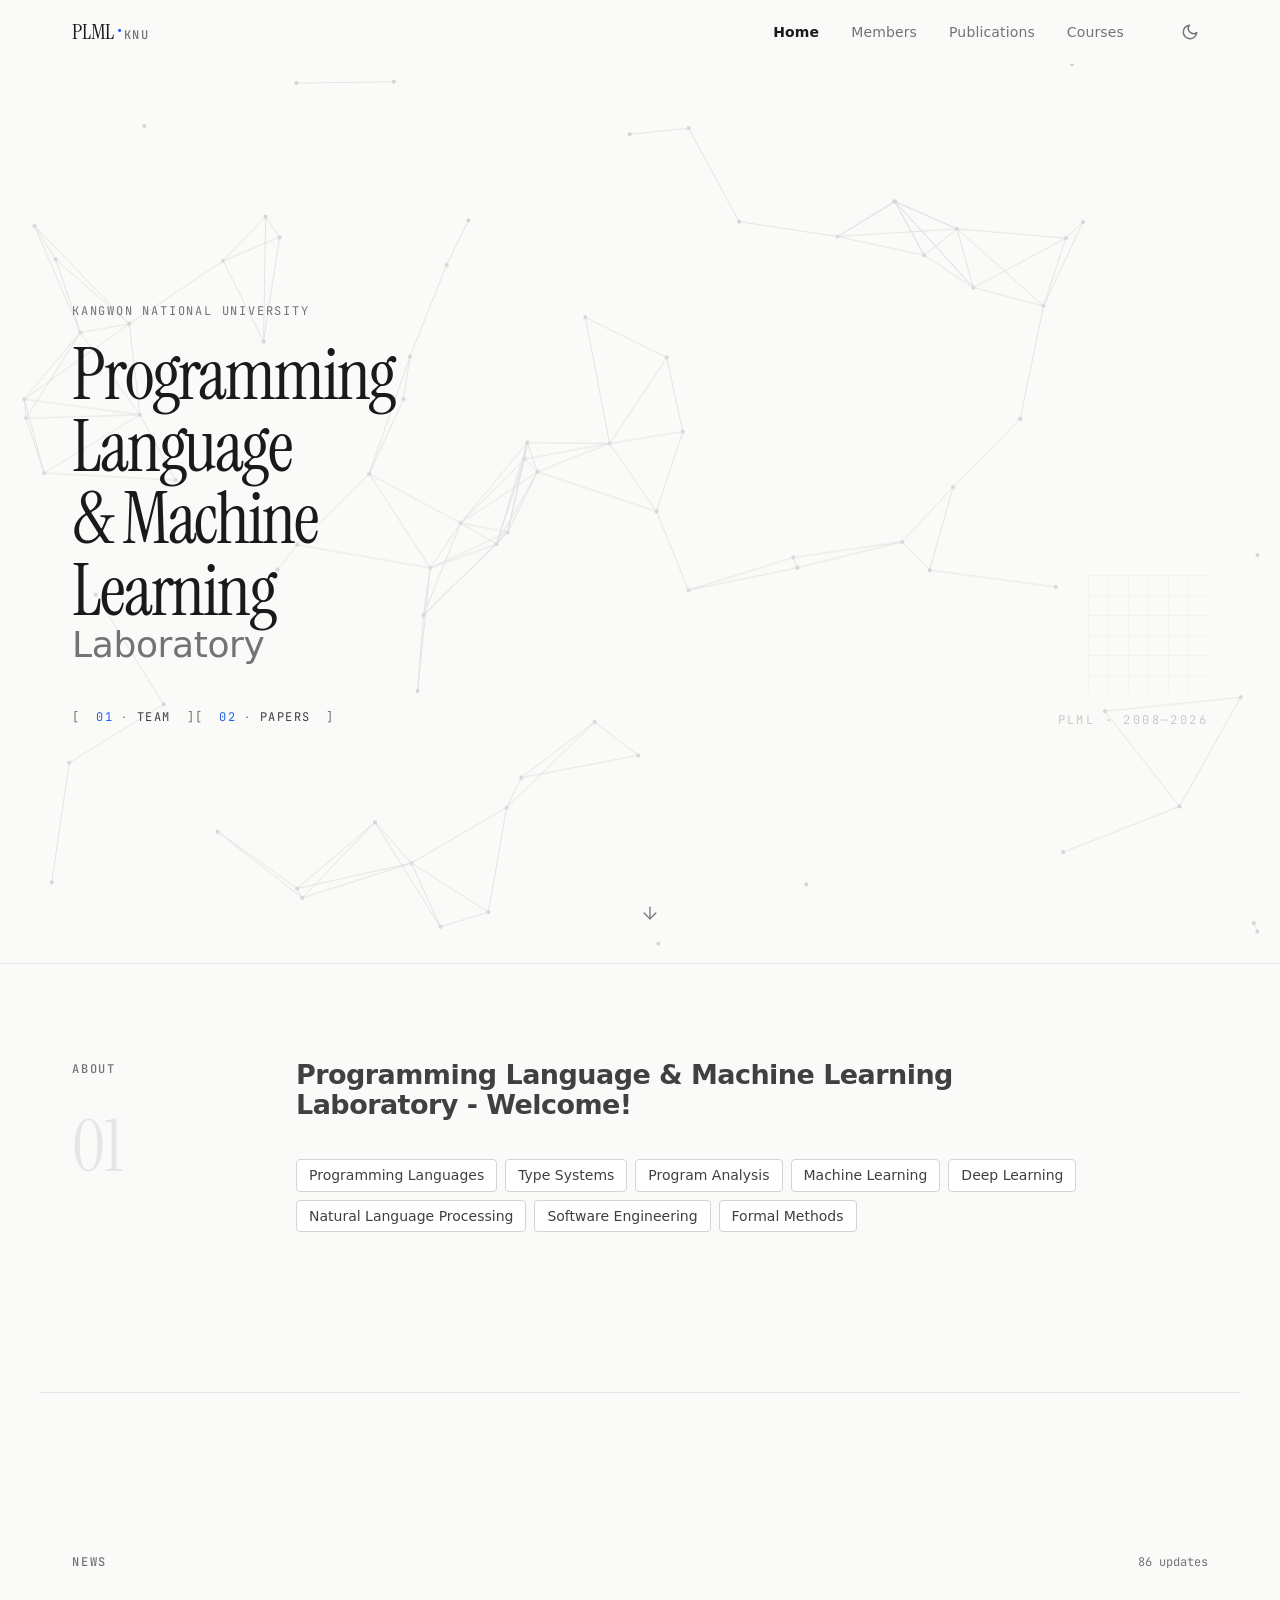
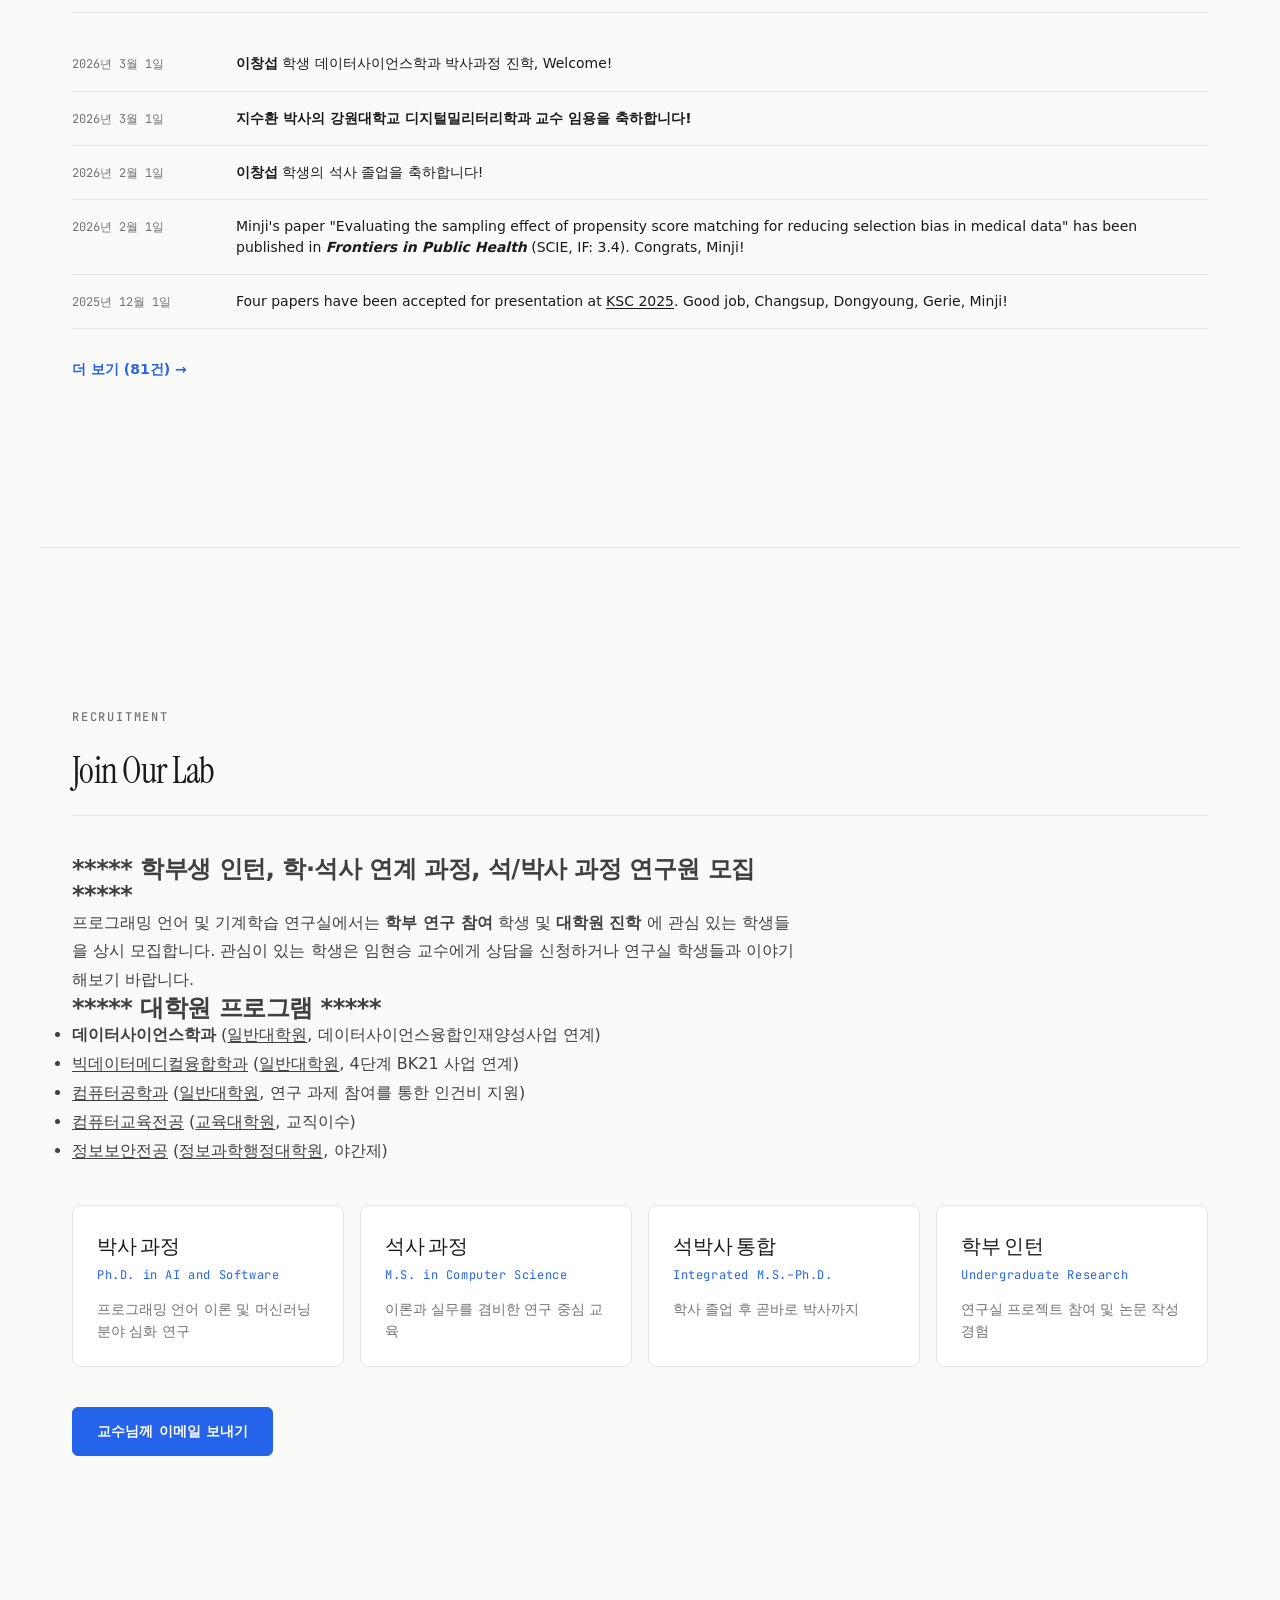
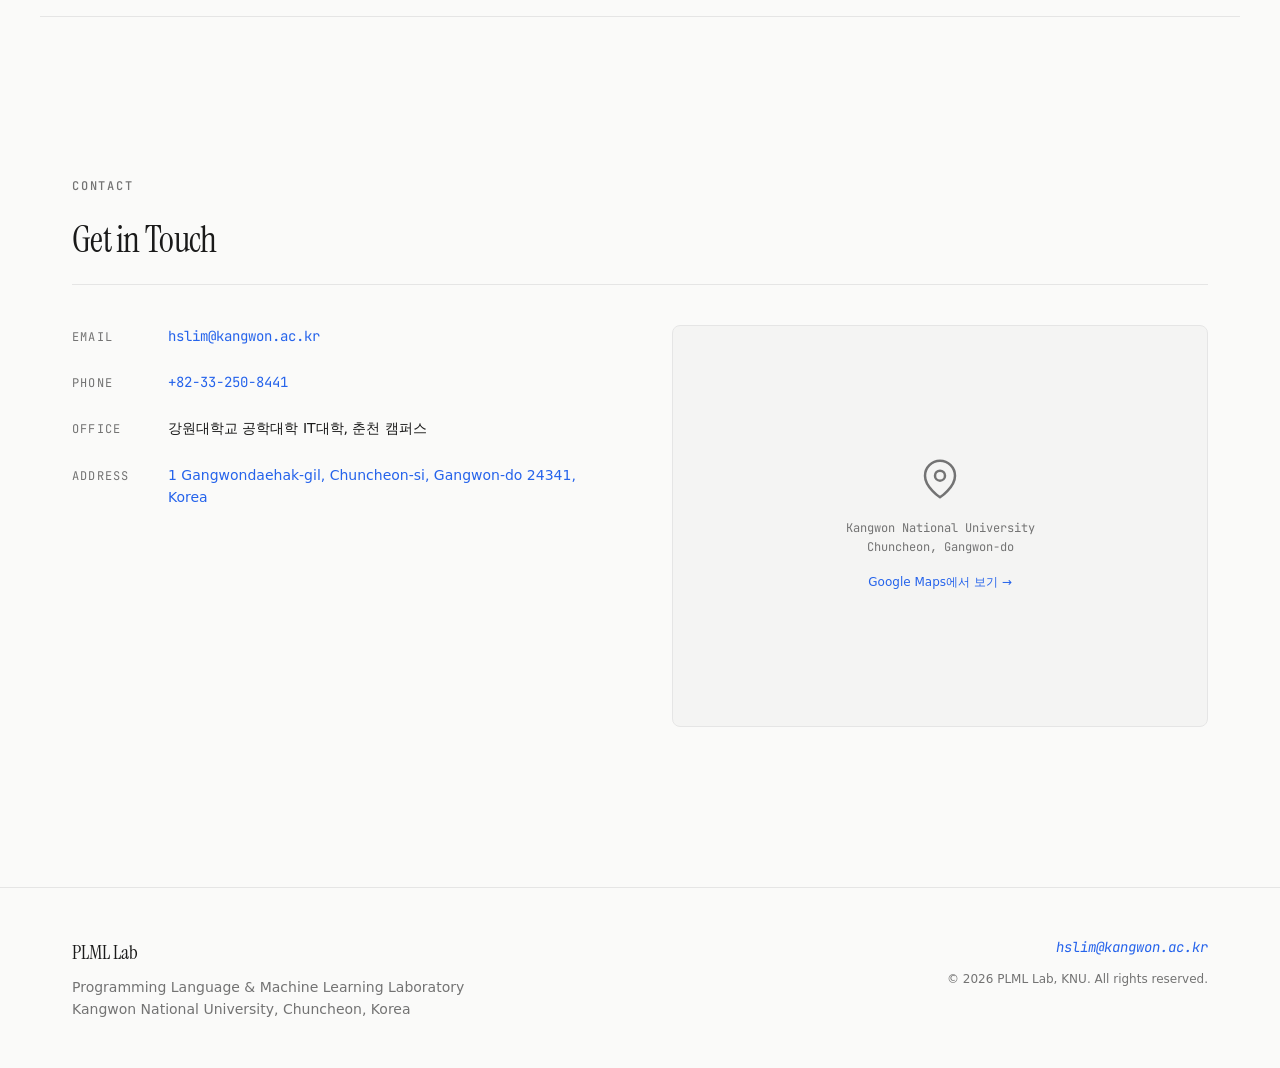
==== index.html @ 846fa394 "deploy: KNU-PLML-Lab/plml-page2@6a3e08a5a13beaf8a9893241303788e708cf6ab1" ====
<!DOCTYPE html>
<html lang="ko" data-theme="light">
  <head>
    <meta charset="UTF-8" />
    <meta name="viewport" content="width=device-width, initial-scale=1.0" />
    <meta name="description" content="Programming Language & Machine Learning Laboratory, Kangwon National University" />
    <title>PLML Lab — KNU</title>
    <link rel="preconnect" href="https://fonts.googleapis.com" />
    <link rel="preconnect" href="https://fonts.gstatic.com" crossorigin />
    <link
      href="https://fonts.googleapis.com/css2?family=Instrument+Serif:ital@0;1&family=JetBrains+Mono:wght@400;500&display=swap"
      rel="stylesheet"
    />
    <link rel="icon" type="image/svg+xml" href="/favicon.svg" />
    <script type="module" crossorigin src="/assets/home-CnBvMNc7.js"></script>
    <link rel="modulepreload" crossorigin href="/assets/pages-B22rZwcC.js">
    <link rel="stylesheet" crossorigin href="/assets/pages-CbKbzadi.css">
  </head>
  <body>
    <div id="root"></div>
    <script src="/jquery.particleground.min.js"></script>
  </body>
</html>
---- assets/pages-CbKbzadi.css ----
@import"https://api.fontshare.com/v2/css?f[]=satoshi@400,500,700&display=swap";:root{--color-bg: #fafaf9;--color-surface: #ffffff;--color-surface-2: #f4f4f3;--color-text: #1a1a1a;--color-text-secondary: #404040;--color-muted: #737373;--color-border: #e5e5e5;--color-border-strong: #d4d4d4;--color-accent: #2563eb;--color-accent-hover: #1d4ed8;--color-accent-subtle: #eff6ff;--font-serif: "Instrument Serif", Georgia, serif;--font-sans: "Satoshi", system-ui, -apple-system, sans-serif;--font-mono: "JetBrains Mono", "Fira Code", monospace;--text-xs: .75rem;--text-sm: .875rem;--text-base: 1rem;--text-lg: 1.125rem;--text-xl: 1.25rem;--text-2xl: 1.5rem;--text-3xl: 1.875rem;--text-4xl: 2.25rem;--text-5xl: 3rem;--text-6xl: 3.75rem;--text-7xl: 4.5rem;--space-1: .25rem;--space-2: .5rem;--space-3: .75rem;--space-4: 1rem;--space-5: 1.25rem;--space-6: 1.5rem;--space-8: 2rem;--space-10: 2.5rem;--space-12: 3rem;--space-16: 4rem;--space-20: 5rem;--space-24: 6rem;--space-32: 8rem;--max-w: 1200px;--max-w-prose: 72ch;--nav-h: 64px;--transition-fast: .15s ease;--transition-base: .25s ease;--transition-slow: .4s ease;--transition-theme: background-color .3s ease, color .3s ease, border-color .3s ease;--shadow-sm: 0 1px 2px 0 rgb(0 0 0 / .05);--shadow: 0 1px 3px 0 rgb(0 0 0 / .1), 0 1px 2px -1px rgb(0 0 0 / .1);--shadow-md: 0 4px 6px -1px rgb(0 0 0 / .1), 0 2px 4px -2px rgb(0 0 0 / .1);--shadow-lg: 0 10px 15px -3px rgb(0 0 0 / .1), 0 4px 6px -4px rgb(0 0 0 / .1)}[data-theme=dark]{--color-bg: #0a0a0a;--color-surface: #141414;--color-surface-2: #1e1e1e;--color-text: #e8e8e8;--color-text-secondary: #c0c0c0;--color-muted: #8c8c8c;--color-border: #262626;--color-border-strong: #333333;--color-accent: #3b82f6;--color-accent-hover: #60a5fa;--color-accent-subtle: #1e3a5f20}*,*:before,*:after{box-sizing:border-box;margin:0;padding:0}html{scroll-behavior:smooth;-webkit-text-size-adjust:100%}body{font-family:var(--font-sans);font-size:var(--text-base);line-height:1.6;color:var(--color-text);background-color:var(--color-bg);transition:var(--transition-theme);-webkit-font-smoothing:antialiased;-moz-osx-font-smoothing:grayscale}h1,h2,h3,h4,h5,h6{line-height:1.1;font-weight:700;letter-spacing:-.02em}.serif{font-family:var(--font-serif);font-weight:400}.mono{font-family:var(--font-mono)}a{color:inherit;text-decoration:underline;text-underline-offset:2px}img{max-width:100%;display:block}button{cursor:pointer;border:none;background:none;font-family:inherit}.container{width:100%;max-width:var(--max-w);margin-inline:auto;padding-inline:var(--space-8)}@media(max-width:768px){.container{padding-inline:var(--space-5)}}.section{padding-block:var(--space-24)}@media(max-width:768px){.section{padding-block:var(--space-16)}}.section-label{font-family:var(--font-mono);font-size:var(--text-xs);font-weight:500;letter-spacing:.15em;text-transform:uppercase;color:var(--color-muted);margin-bottom:var(--space-6)}.section-divider{width:100%;height:1px;background-color:var(--color-border);margin-block:var(--space-16)}.accent{color:var(--color-accent)}.reveal{opacity:0;transform:translateY(24px);transition:opacity .7s ease,transform .7s ease}.reveal.visible{opacity:1;transform:translateY(0)}.reveal-delay-1{transition-delay:.1s}.reveal-delay-2{transition-delay:.2s}.reveal-delay-3{transition-delay:.3s}.reveal-delay-4{transition-delay:.4s}:focus-visible{outline:2px solid var(--color-accent);outline-offset:2px;border-radius:2px}::-webkit-scrollbar{width:8px}::-webkit-scrollbar-track{background:var(--color-bg)}::-webkit-scrollbar-thumb{background:var(--color-border-strong);border-radius:4px}::selection{background:var(--color-accent);color:#fff}.badge{display:inline-flex;align-items:center;padding:2px var(--space-2);font-family:var(--font-mono);font-size:var(--text-xs);font-weight:500;border:1px solid var(--color-border);border-radius:3px;color:var(--color-muted);background:var(--color-surface-2);white-space:nowrap}.external-icon{display:inline-block;width:14px;height:14px;vertical-align:middle;margin-left:4px;opacity:.6}@keyframes fadeUp{0%{opacity:0;transform:translateY(20px)}to{opacity:1;transform:translateY(0)}}@keyframes fadeIn{0%{opacity:0}to{opacity:1}}@keyframes slideInLeft{0%{opacity:0;transform:translate(-20px)}to{opacity:1;transform:translate(0)}}@keyframes scaleIn{0%{opacity:0;transform:scale(.97)}to{opacity:1;transform:scale(1)}}.page-enter{animation:fadeUp .5s ease both}.hero-line{overflow:hidden}.hero-line-inner{display:block;animation:fadeUp .8s cubic-bezier(.16,1,.3,1) both}.hero-line:nth-child(1) .hero-line-inner{animation-delay:0s}.hero-line:nth-child(2) .hero-line-inner{animation-delay:.08s}.hero-line:nth-child(3) .hero-line-inner{animation-delay:.16s}.hero-line:nth-child(4) .hero-line-inner{animation-delay:.24s}.hero-line:nth-child(5) .hero-line-inner{animation-delay:.32s}.hover-line{position:relative;display:inline-block}.hover-line:after{content:"";position:absolute;left:0;bottom:-1px;width:0;height:1px;background:currentColor;transition:width .3s ease}.hover-line:hover:after{width:100%}.accent-bar{position:relative;padding-left:var(--space-4);transition:padding-left var(--transition-base)}.accent-bar:before{content:"";position:absolute;left:0;top:0;height:100%;width:2px;background:var(--color-accent);opacity:0;transform:scaleY(0);transform-origin:top;transition:opacity var(--transition-base),transform var(--transition-base)}.accent-bar:hover:before{opacity:1;transform:scaleY(1)}@keyframes bounce{0%,to{transform:translateY(0)}50%{transform:translateY(6px)}}.scroll-indicator{animation:bounce 2s ease-in-out infinite}@keyframes shimmer{0%{background-position:-200% 0}to{background-position:200% 0}}.skeleton{background:linear-gradient(90deg,var(--color-surface-2) 25%,var(--color-border) 50%,var(--color-surface-2) 75%);background-size:200% 100%;animation:shimmer 1.5s ease-in-out infinite;border-radius:4px}@keyframes rotateFull{0%{transform:rotate(0)}to{transform:rotate(360deg)}}.theme-icon-enter{animation:rotateFull .4s ease}.navbar{position:fixed;top:0;left:0;right:0;z-index:100;height:var(--nav-h);transition:background-color .3s ease,box-shadow .3s ease,backdrop-filter .3s ease}.navbar a{text-decoration:none}.navbar--scrolled{background-color:color-mix(in srgb,var(--color-bg) 85%,transparent);backdrop-filter:blur(12px);-webkit-backdrop-filter:blur(12px);box-shadow:0 1px 0 var(--color-border)}.navbar__inner{height:100%;display:flex;align-items:center;gap:var(--space-8)}.navbar__logo{display:flex;align-items:baseline;gap:4px;font-size:var(--text-lg);font-weight:700;letter-spacing:-.01em;flex-shrink:0;transition:opacity var(--transition-fast)}.navbar__logo:hover{opacity:.75}.navbar__logo-text{font-family:var(--font-serif);font-size:1.35rem}.navbar__logo-dot{color:var(--color-accent);font-family:var(--font-serif);font-size:1.35rem}.navbar__logo-sub{font-family:var(--font-mono);font-size:var(--text-xs);font-weight:500;letter-spacing:.1em;color:var(--color-muted)}.navbar__links{display:flex;align-items:center;gap:var(--space-8);margin-left:auto}.navbar__link{font-size:var(--text-sm);font-weight:500;color:var(--color-muted);letter-spacing:.01em;transition:color var(--transition-fast);padding-block:var(--space-1)}.navbar__link:hover,.navbar__link--active{color:var(--color-text)}.navbar__link--active{font-weight:600}.navbar__actions{display:flex;align-items:center;gap:var(--space-3);margin-left:var(--space-4)}.theme-toggle{display:flex;align-items:center;justify-content:center;width:36px;height:36px;border-radius:8px;color:var(--color-muted);transition:color var(--transition-fast),background-color var(--transition-fast)}.theme-toggle:hover{color:var(--color-text);background-color:var(--color-surface-2)}.navbar__hamburger{display:none;flex-direction:column;justify-content:center;gap:5px;width:36px;height:36px;padding:8px;border-radius:8px;transition:background-color var(--transition-fast)}.navbar__hamburger:hover{background-color:var(--color-surface-2)}.navbar__hamburger span{display:block;width:100%;height:1.5px;background-color:var(--color-text);transition:transform .3s ease,opacity .3s ease;transform-origin:center}.navbar__hamburger.is-open span:nth-child(1){transform:translateY(6.5px) rotate(45deg)}.navbar__hamburger.is-open span:nth-child(2){opacity:0;transform:scaleX(0)}.navbar__hamburger.is-open span:nth-child(3){transform:translateY(-6.5px) rotate(-45deg)}.navbar__mobile{display:none;position:absolute;top:var(--nav-h);left:0;right:0;background-color:var(--color-surface);border-bottom:1px solid var(--color-border);padding:var(--space-4) 0;transform:translateY(-8px);opacity:0;pointer-events:none;transition:transform .25s ease,opacity .25s ease}.navbar__mobile.is-open{transform:translateY(0);opacity:1;pointer-events:auto}.navbar__mobile-links{display:flex;flex-direction:column}.navbar__mobile-link{padding:var(--space-3) var(--space-5);font-size:var(--text-base);font-weight:500;color:var(--color-muted);transition:color var(--transition-fast),background-color var(--transition-fast)}.navbar__mobile-link:hover,.navbar__mobile-link.navbar__link--active{color:var(--color-text);background-color:var(--color-surface-2)}@media(max-width:768px){.navbar__links{display:none}.navbar__hamburger{display:flex}.navbar__mobile{display:block}}.page-wrapper{padding-top:var(--nav-h);min-height:100vh;display:flex;flex-direction:column}.page-wrapper>main{flex:1}.footer{border-top:1px solid var(--color-border);padding-block:var(--space-12);margin-top:var(--space-16)}.footer a{text-decoration:none}.footer__inner{display:flex;justify-content:space-between;align-items:flex-start;gap:var(--space-8)}.footer__logo{font-family:var(--font-serif);font-size:var(--text-xl);display:block;margin-bottom:var(--space-2)}.footer__desc{font-size:var(--text-sm);color:var(--color-muted);line-height:1.6}.footer__right{text-align:right}.footer__email{font-family:var(--font-mono);font-size:var(--text-sm);color:var(--color-accent);display:block;margin-bottom:var(--space-3);transition:color var(--transition-fast)}.footer__email:hover{color:var(--color-accent-hover)}.footer__copy{font-size:var(--text-xs);color:var(--color-muted)}@media(max-width:640px){.footer__inner{flex-direction:column}.footer__right{text-align:left}}.btn{display:inline-flex;align-items:center;gap:var(--space-2);padding:var(--space-3) var(--space-6);font-size:var(--text-sm);font-weight:600;letter-spacing:.01em;text-decoration:none;border-radius:6px;border:1.5px solid transparent;transition:background-color var(--transition-fast),border-color var(--transition-fast),color var(--transition-fast),transform var(--transition-fast);white-space:nowrap}.btn:active{transform:translateY(1px)}.btn--primary{background:var(--color-accent);border-color:var(--color-accent);color:#fff}.btn--primary:hover{background:var(--color-accent-hover);border-color:var(--color-accent-hover)}.btn--secondary{background:transparent;border-color:var(--color-border-strong);color:var(--color-text)}.btn--secondary:hover{border-color:var(--color-text);background:var(--color-surface-2)}.hero{min-height:100svh;display:flex;flex-direction:column;justify-content:center;position:relative;overflow:hidden;border-bottom:1px solid var(--color-border)}.hero .pg-canvas{position:absolute!important;top:0;left:0;width:100%!important;height:100%!important;z-index:0;pointer-events:none;opacity:.2}[data-theme=dark] .hero .pg-canvas{opacity:.55}.hero__inner,.hero__scroll-indicator{position:relative;z-index:1}.hero__inner{display:grid;grid-template-columns:1fr auto;align-items:end;gap:var(--space-16);padding-block:var(--space-32)}.hero__title{font-size:clamp(var(--text-5xl),8vw,var(--text-7xl));line-height:1;letter-spacing:-.03em;margin-bottom:var(--space-8)}.hero__title .serif{font-size:inherit;letter-spacing:inherit}.hero-line--sub .hero-line-inner{font-family:var(--font-sans);font-size:clamp(var(--text-2xl),4vw,var(--text-4xl));font-weight:400;color:var(--color-muted);letter-spacing:-.01em;animation-delay:.32s}.hero__eyebrow{margin-bottom:var(--space-4)}.hero__actions{display:flex;gap:var(--space-8);margin-top:var(--space-10)}.hero__chip{display:inline-flex;align-items:center;gap:var(--space-2);padding:.2rem 0;font-family:var(--font-mono);font-size:var(--text-xs);letter-spacing:.12em;color:var(--color-text-secondary);text-decoration:none;transition:color var(--transition-fast)}.hero__chip:before{content:"[";color:var(--color-muted);margin-right:var(--space-2)}.hero__chip:after{content:"]";color:var(--color-muted);margin-left:var(--space-2)}.hero__chip:hover{color:var(--color-text)}.hero__chip:hover:before,.hero__chip:hover:after{color:var(--color-text-secondary)}.hero__chip-num{color:var(--color-accent)}.hero__chip-sep{color:var(--color-muted);font-size:.65rem}.hero__deco{display:flex;flex-direction:column;align-items:flex-end;gap:var(--space-4);opacity:.35;user-select:none}.hero__deco-grid{width:120px;height:120px;background-image:linear-gradient(var(--color-border) 1px,transparent 1px),linear-gradient(90deg,var(--color-border) 1px,transparent 1px);background-size:20px 20px}.hero__deco-label{font-size:var(--text-xs);letter-spacing:.2em;color:var(--color-muted)}.hero__scroll-indicator{position:absolute;bottom:var(--space-8);left:50%;transform:translate(-50%);color:var(--color-muted)}@media(max-width:768px){.hero__inner{grid-template-columns:1fr;padding-block:var(--space-20)}.hero__deco{display:none}.hero__actions{flex-wrap:wrap}}.about__grid{display:grid;grid-template-columns:160px 1fr;gap:var(--space-16);align-items:start}.about__number{font-size:var(--text-7xl);color:var(--color-border);line-height:1;margin-top:var(--space-8);user-select:none}.about__text{font-size:var(--text-lg);line-height:1.75;color:var(--color-text-secondary);max-width:var(--max-w-prose);margin-bottom:var(--space-10)}.about__text p+p{margin-top:var(--space-4)}.about__keywords{display:flex;flex-wrap:wrap;gap:var(--space-2)}.about__keyword{padding:var(--space-1) var(--space-3);font-size:var(--text-sm);font-weight:500;border:1px solid var(--color-border-strong);border-radius:4px;color:var(--color-text-secondary);background:var(--color-surface);transition:border-color var(--transition-fast),color var(--transition-fast)}.about__keyword:hover{border-color:var(--color-accent);color:var(--color-accent)}@media(max-width:768px){.about__grid{grid-template-columns:1fr;gap:var(--space-6)}.about__number{display:none}}.news-feed__header{display:flex;align-items:baseline;justify-content:space-between;margin-bottom:var(--space-6);border-bottom:1px solid var(--color-border);padding-bottom:var(--space-4)}.news-feed__count{font-size:var(--text-xs);color:var(--color-muted)}.news-feed__list{list-style:none}.news-item{display:grid;grid-template-columns:140px 1fr auto;align-items:baseline;gap:var(--space-6);padding-block:var(--space-4);border-bottom:1px solid var(--color-border);animation:fadeIn .5s ease both;transition:background-color var(--transition-fast)}.news-item:hover{background-color:var(--color-surface-2);margin-inline:calc(-1 * var(--space-3));padding-inline:var(--space-3);border-radius:6px}.news-item--pinned .news-item__title:before{content:"📌 ";font-size:.8em}.news-item__date{font-size:var(--text-xs);color:var(--color-muted);white-space:nowrap}.news-item__title{font-size:var(--text-sm);line-height:1.5;color:var(--color-text)}.news-feed__more{margin-top:var(--space-6);font-size:var(--text-sm);font-weight:600;color:var(--color-accent);padding:var(--space-2) 0;transition:color var(--transition-fast)}.news-feed__more:hover{color:var(--color-accent-hover)}@media(max-width:640px){.news-item{grid-template-columns:1fr;gap:var(--space-1)}}.recruit__header{margin-bottom:var(--space-10);border-bottom:1px solid var(--color-border);padding-bottom:var(--space-6)}.recruit__title{font-size:var(--text-4xl);margin-top:var(--space-2)}.recruit__body{display:grid;gap:var(--space-10)}.recruit__text{font-size:var(--text-base);line-height:1.8;color:var(--color-text-secondary);max-width:var(--max-w-prose)}.recruit__text p+p{margin-top:var(--space-3)}.recruit__grid{display:grid;grid-template-columns:repeat(auto-fit,minmax(220px,1fr));gap:var(--space-4)}.recruit__card{padding:var(--space-6);border:1px solid var(--color-border);border-radius:8px;background:var(--color-surface);transition:border-color var(--transition-fast),box-shadow var(--transition-fast)}.recruit__card:hover{border-color:var(--color-accent);box-shadow:var(--shadow-md)}.recruit__card-degree{font-size:var(--text-xl);margin-bottom:var(--space-1)}.recruit__card-desc{font-size:var(--text-xs);color:var(--color-accent);letter-spacing:.05em;margin-bottom:var(--space-3)}.recruit__card-detail{font-size:var(--text-sm);color:var(--color-muted);line-height:1.6}.recruit__cta-row{display:flex;gap:var(--space-3)}.contact__header{margin-bottom:var(--space-10);border-bottom:1px solid var(--color-border);padding-bottom:var(--space-6)}.contact__title{font-size:var(--text-4xl);margin-top:var(--space-2)}.contact__grid{display:grid;grid-template-columns:1fr 1fr;gap:var(--space-16);align-items:start}.contact__grid a{text-decoration:none}.contact__list{display:flex;flex-direction:column;gap:var(--space-6)}.contact__item{display:grid;grid-template-columns:80px 1fr;gap:var(--space-4);align-items:baseline}.contact__label{font-size:var(--text-xs);letter-spacing:.1em;text-transform:uppercase;color:var(--color-muted)}.contact__value{font-size:var(--text-sm);line-height:1.6}.contact__link{color:var(--color-accent);transition:color var(--transition-fast)}.contact__link:hover{color:var(--color-accent-hover)}.contact__map-placeholder{border:1px solid var(--color-border);border-radius:8px;background:var(--color-surface-2);aspect-ratio:4/3;display:flex;align-items:center;justify-content:center}.contact__map-inner{display:flex;flex-direction:column;align-items:center;gap:var(--space-2)}.contact__map-link{font-size:var(--text-xs);color:var(--color-accent);margin-top:var(--space-2);transition:color var(--transition-fast)}.contact__map-link:hover{color:var(--color-accent-hover)}@media(max-width:768px){.contact__grid{grid-template-columns:1fr}.contact__item{grid-template-columns:70px 1fr}}.page-header{padding-block:var(--space-16) var(--space-10);border-bottom:1px solid var(--color-border);margin-bottom:var(--space-12)}.page-header__label{font-family:var(--font-mono);font-size:var(--text-xs);letter-spacing:.15em;text-transform:uppercase;color:var(--color-muted);margin-bottom:var(--space-3)}.page-header__title{font-family:var(--font-serif);font-size:var(--text-5xl);letter-spacing:-.02em}.professor-section{margin-bottom:var(--space-16)}.professor-card{display:grid;grid-template-columns:200px 1fr;gap:var(--space-10);padding:var(--space-8);border:1px solid var(--color-border);border-radius:12px;background:var(--color-surface)}.professor-card__photo{aspect-ratio:1;border-radius:8px;overflow:hidden;background:var(--color-surface-2)}.professor-card__photo img{width:100%;height:100%;object-fit:cover}.professor-card__photo-placeholder{width:100%;height:100%;display:flex;align-items:center;justify-content:center;font-family:var(--font-serif);font-size:var(--text-4xl);color:var(--color-border-strong)}.professor-card__name{font-family:var(--font-serif);font-size:var(--text-3xl);margin-bottom:var(--space-1)}.professor-card__role{font-family:var(--font-mono);font-size:var(--text-xs);letter-spacing:.1em;color:var(--color-muted);text-transform:uppercase;margin-bottom:var(--space-4)}.professor-card__areas{display:flex;flex-wrap:wrap;gap:var(--space-2);margin-bottom:var(--space-5)}.professor-card__links{display:flex;gap:var(--space-3);flex-wrap:wrap}.professor-card__link{display:inline-flex;align-items:center;gap:var(--space-1);font-size:var(--text-sm);font-family:var(--font-mono);color:var(--color-accent);text-decoration:none;transition:color var(--transition-fast)}.professor-card__link:hover{color:var(--color-accent-hover)}@media(max-width:640px){.professor-card{grid-template-columns:1fr}.professor-card__photo{width:120px;height:120px}}.members-section{margin-bottom:var(--space-12)}.members-section__title{font-size:var(--text-sm);font-weight:600;letter-spacing:.05em;color:var(--color-muted);text-transform:uppercase;font-family:var(--font-mono);border-bottom:1px solid var(--color-border);padding-bottom:var(--space-3);margin-bottom:var(--space-6)}.member-grid{display:grid;grid-template-columns:repeat(auto-fill,minmax(180px,1fr));gap:var(--space-4)}.member-card{display:flex;flex-direction:column;align-items:center;text-align:center;padding:var(--space-5);border:1px solid var(--color-border);border-radius:10px;background:var(--color-surface);transition:border-color var(--transition-fast),box-shadow var(--transition-fast)}.member-card:hover{border-color:var(--color-border-strong);box-shadow:var(--shadow)}.member-card__photo{width:80px;height:80px;border-radius:50%;overflow:hidden;background:var(--color-surface-2);margin-bottom:var(--space-3)}.member-card__photo img{width:100%;height:100%;object-fit:cover}.member-card__photo-placeholder{width:100%;height:100%;display:flex;align-items:center;justify-content:center;font-size:var(--text-xl);color:var(--color-muted);font-family:var(--font-serif)}.member-card__name{font-size:var(--text-sm);font-weight:600;margin-bottom:var(--space-1)}.member-card__role{font-size:var(--text-xs);color:var(--color-muted);font-family:var(--font-mono)}.member-card__link{margin-top:var(--space-2);font-size:var(--text-xs);color:var(--color-accent);text-decoration:none;transition:color var(--transition-fast)}.member-card__link:hover{color:var(--color-accent-hover)}.alumni-section{margin-top:var(--space-16);padding-top:var(--space-10);border-top:1px solid var(--color-border)}.alumni-section__title{font-family:var(--font-serif);font-size:var(--text-3xl);margin-bottom:var(--space-8)}.alumni-group{margin-bottom:var(--space-8)}.alumni-group__label{font-family:var(--font-mono);font-size:var(--text-xs);letter-spacing:.15em;text-transform:uppercase;color:var(--color-muted);border-bottom:1px solid var(--color-border);padding-bottom:var(--space-2);margin-bottom:var(--space-4)}.alumni-list{display:grid;gap:var(--space-3)}.alumni-item{display:grid;grid-template-columns:1fr auto;gap:var(--space-4);padding:var(--space-3) var(--space-4);border-radius:6px;transition:background-color var(--transition-fast)}.alumni-item:hover{background:var(--color-surface-2)}.alumni-item__name{font-size:var(--text-sm);font-weight:600;margin-bottom:2px}.alumni-item__info{font-size:var(--text-xs);color:var(--color-muted);line-height:1.5}.alumni-item__grad{font-family:var(--font-mono);font-size:var(--text-xs);color:var(--color-muted);white-space:nowrap;align-self:start}.pub-filters{display:flex;gap:0;border:1px solid var(--color-border);border-radius:8px;overflow:hidden;width:fit-content;margin-bottom:var(--space-10)}.pub-filter-btn{padding:var(--space-2) var(--space-6);font-size:var(--text-sm);font-weight:500;color:var(--color-muted);background:var(--color-surface);border:none;transition:background-color var(--transition-fast),color var(--transition-fast)}.pub-filter-btn+.pub-filter-btn{border-left:1px solid var(--color-border)}.pub-filter-btn--active,.pub-filter-btn:hover{background:var(--color-surface-2);color:var(--color-text)}.pub-filter-btn--active{font-weight:600;color:var(--color-accent)}.pub-year-group{margin-bottom:var(--space-12)}.pub-year-label{font-family:var(--font-serif);font-size:var(--text-4xl);color:var(--color-border-strong);margin-bottom:var(--space-4);line-height:1}.pub-list{list-style:none;display:grid;gap:var(--space-1)}.pub-item{position:relative;padding:var(--space-5) var(--space-5) var(--space-5) var(--space-8);border-bottom:1px solid var(--color-border);transition:background-color var(--transition-fast)}.pub-item:before{content:"";position:absolute;left:0;top:0;bottom:0;width:2px;background:var(--color-accent);transform:scaleY(0);transform-origin:top;transition:transform var(--transition-base)}.pub-item:hover{background:var(--color-surface)}.pub-item:hover:before{transform:scaleY(1)}.pub-item__title{font-size:var(--text-base);font-weight:600;line-height:1.4;margin-bottom:var(--space-2)}.pub-item__authors{font-size:var(--text-sm);color:var(--color-muted);margin-bottom:var(--space-2);line-height:1.5}.pub-item__author--lab{font-weight:700;color:var(--color-text-secondary)}.pub-item__venue{font-size:var(--text-sm);font-style:italic;color:var(--color-muted);margin-bottom:var(--space-3)}.pub-item__links{display:flex;gap:var(--space-3);flex-wrap:wrap}.pub-item__link{display:inline-flex;align-items:center;gap:4px;font-family:var(--font-mono);font-size:var(--text-xs);color:var(--color-accent);text-decoration:none;padding:2px var(--space-2);border:1px solid var(--color-accent);border-radius:3px;transition:background var(--transition-fast),color var(--transition-fast)}.pub-item__link:hover{background:var(--color-accent);color:#fff}.pub-empty{text-align:center;padding:var(--space-20) 0;color:var(--color-muted);font-size:var(--text-sm)}.courses-notice{display:flex;align-items:flex-start;gap:var(--space-3);padding:var(--space-4) var(--space-5);background:var(--color-accent-subtle);border:1px solid color-mix(in srgb,var(--color-accent) 25%,transparent);border-radius:8px;margin-bottom:var(--space-10);font-size:var(--text-sm);line-height:1.6}.courses-notice a{color:var(--color-accent);font-weight:600}.courses-notice a:hover{color:var(--color-accent-hover)}.course-year-group{margin-bottom:var(--space-8)}.course-year-label{font-family:var(--font-serif);font-size:var(--text-2xl);color:var(--color-text-secondary);border-bottom:1px solid var(--color-border);padding-bottom:var(--space-3);margin-bottom:var(--space-4)}.course-list{list-style:none;display:grid;gap:var(--space-2)}.course-item{display:flex;align-items:baseline;gap:var(--space-4);padding:var(--space-3) var(--space-4);border-radius:6px;transition:background-color var(--transition-fast)}.course-item:hover{background:var(--color-surface)}.course-item__season{font-family:var(--font-mono);font-size:var(--text-xs);color:var(--color-muted);width:60px;flex-shrink:0;text-transform:capitalize}.course-item__title{font-size:var(--text-sm);font-weight:600;flex:1}.course-item__title-en{font-weight:400;color:var(--color-muted);margin-left:var(--space-2)}.course-item__tags{display:flex;gap:var(--space-1);flex-wrap:wrap}.course-item__lms{font-family:var(--font-mono);font-size:var(--text-xs);color:var(--color-accent);transition:color var(--transition-fast)}.course-item__lms:hover{color:var(--color-accent-hover)}@media(max-width:640px){.course-item{flex-wrap:wrap}}
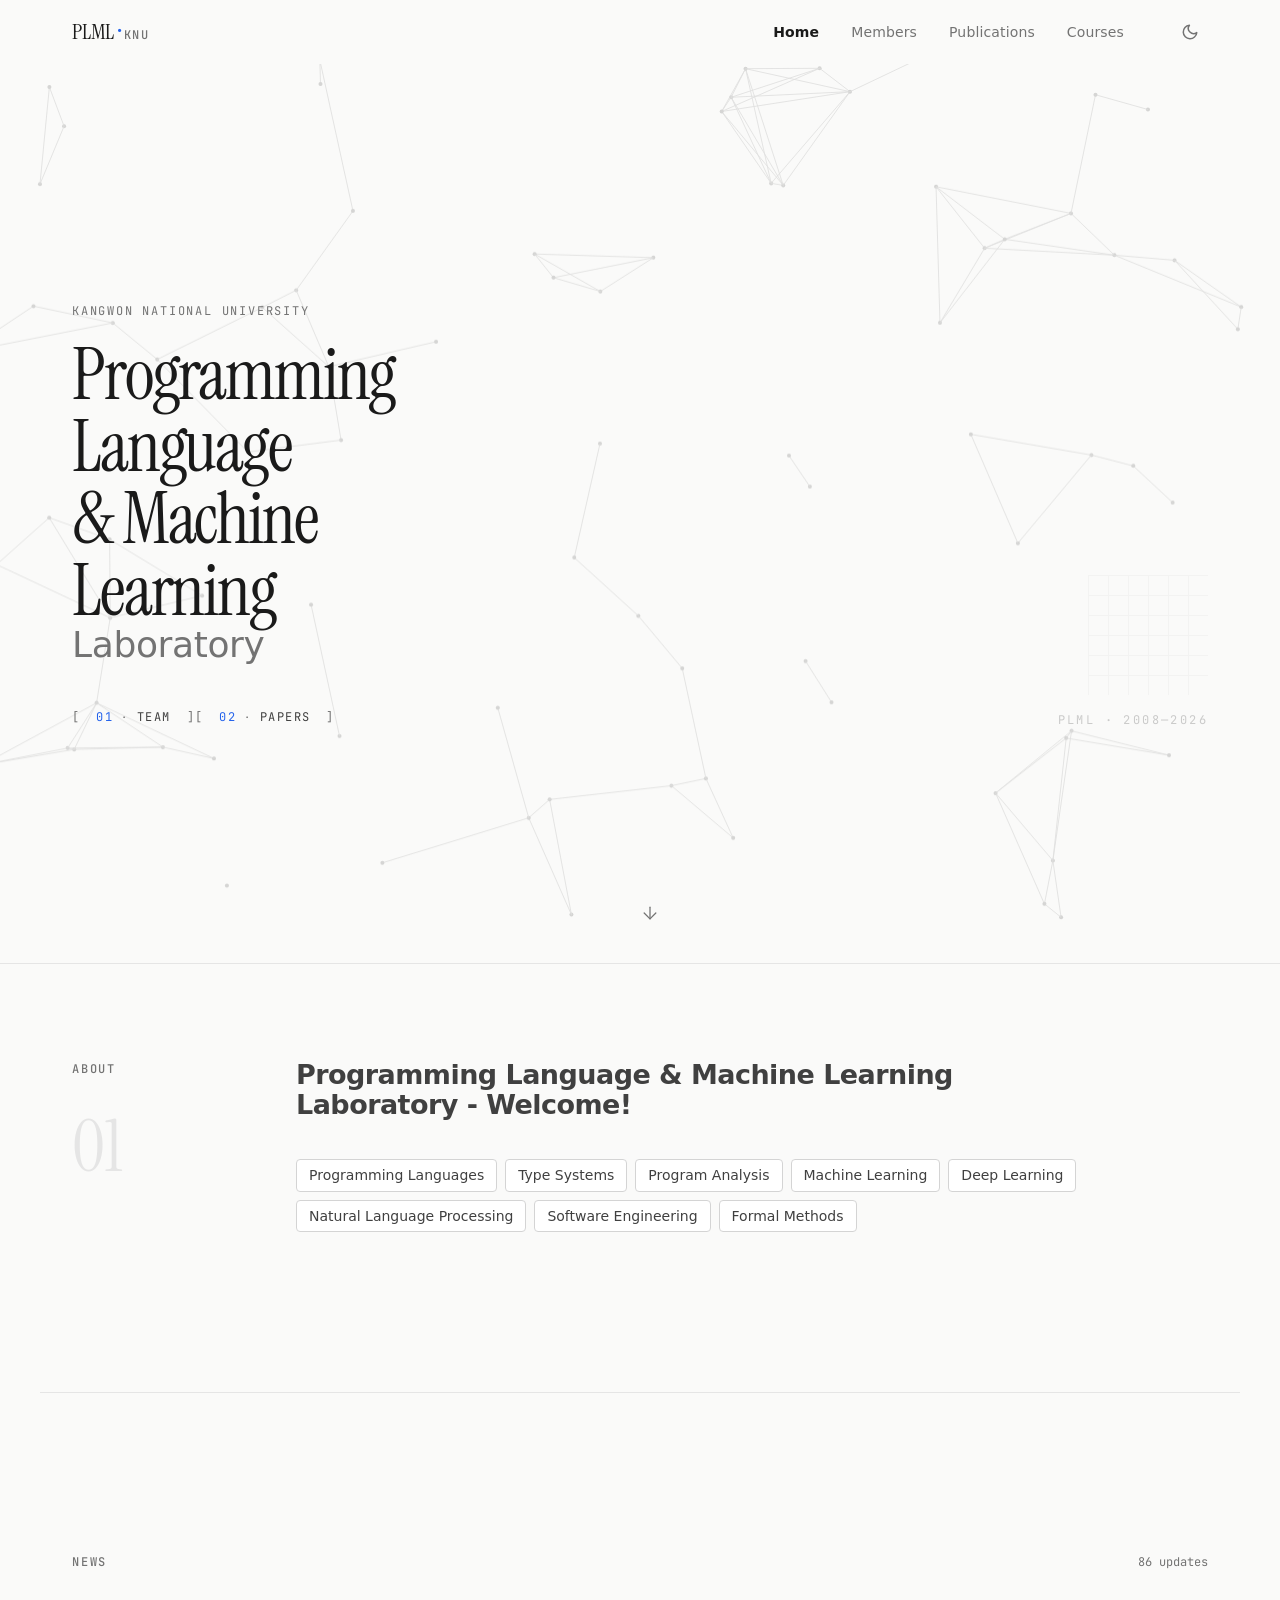
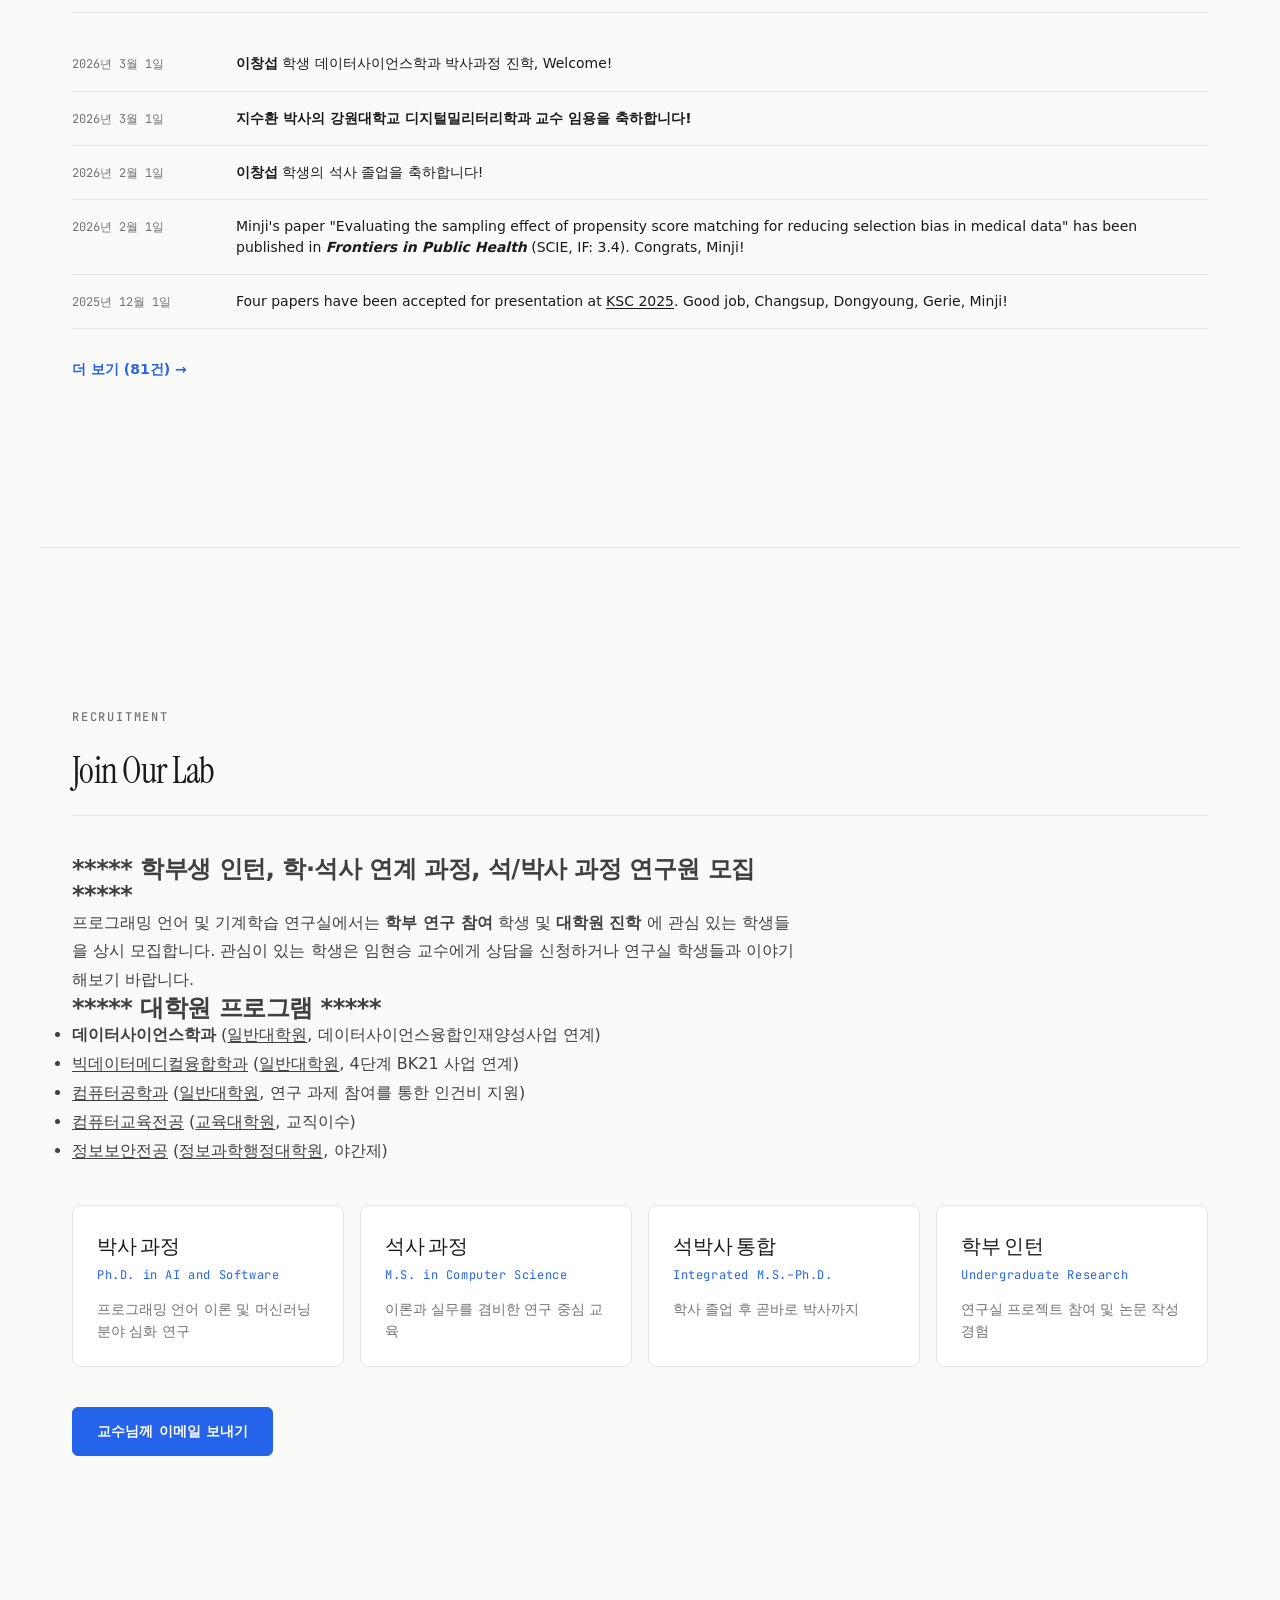
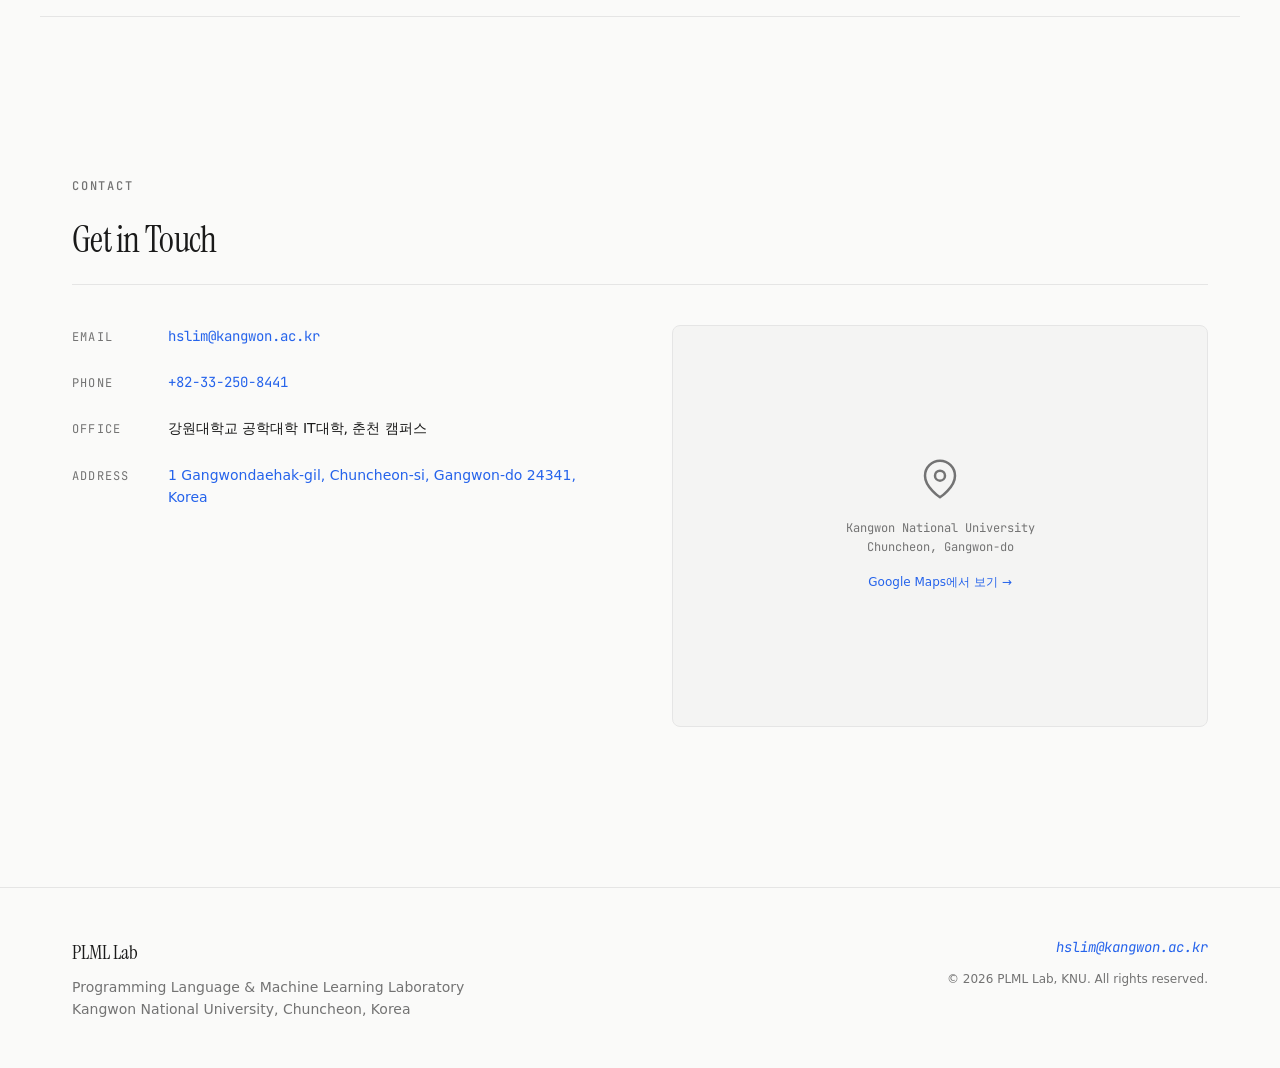
==== commit 8c7595ea: "deploy: KNU-PLML-Lab/plml-page2@bb63924ede3ad1ad5c79283bc0133a61d7a66ddf" ====
--- a/index.html
+++ b/index.html
@@ -12,9 +12,9 @@
       rel="stylesheet"
     />
     <link rel="icon" type="image/svg+xml" href="/favicon.svg" />
-    <script type="module" crossorigin src="/assets/home-CnBvMNc7.js"></script>
-    <link rel="modulepreload" crossorigin href="/assets/pages-B22rZwcC.js">
-    <link rel="stylesheet" crossorigin href="/assets/pages-CbKbzadi.css">
+    <script type="module" crossorigin src="/assets/home-B5YDtbMq.js"></script>
+    <link rel="modulepreload" crossorigin href="/assets/pages-bgNGUuiV.js">
+    <link rel="stylesheet" crossorigin href="/assets/pages-B9cDlPgI.css">
   </head>
   <body>
     <div id="root"></div>
--- a/assets/pages-B9cDlPgI.css
+++ b/assets/pages-B9cDlPgI.css
@@ -0,0 +1 @@
+@import"https://api.fontshare.com/v2/css?f[]=satoshi@400,500,700&display=swap";:root{--color-bg: #fafaf9;--color-surface: #ffffff;--color-surface-2: #f4f4f3;--color-text: #1a1a1a;--color-text-secondary: #404040;--color-muted: #737373;--color-border: #e5e5e5;--color-border-strong: #d4d4d4;--color-accent: #2563eb;--color-accent-hover: #1d4ed8;--color-accent-subtle: #eff6ff;--font-serif: "Instrument Serif", Georgia, serif;--font-sans: "Satoshi", system-ui, -apple-system, sans-serif;--font-mono: "JetBrains Mono", "Fira Code", monospace;--text-xs: .75rem;--text-sm: .875rem;--text-base: 1rem;--text-lg: 1.125rem;--text-xl: 1.25rem;--text-2xl: 1.5rem;--text-3xl: 1.875rem;--text-4xl: 2.25rem;--text-5xl: 3rem;--text-6xl: 3.75rem;--text-7xl: 4.5rem;--space-1: .25rem;--space-2: .5rem;--space-3: .75rem;--space-4: 1rem;--space-5: 1.25rem;--space-6: 1.5rem;--space-8: 2rem;--space-10: 2.5rem;--space-12: 3rem;--space-16: 4rem;--space-20: 5rem;--space-24: 6rem;--space-32: 8rem;--max-w: 1200px;--max-w-prose: 72ch;--nav-h: 64px;--transition-fast: .15s ease;--transition-base: .25s ease;--transition-slow: .4s ease;--transition-theme: background-color .3s ease, color .3s ease, border-color .3s ease;--shadow-sm: 0 1px 2px 0 rgb(0 0 0 / .05);--shadow: 0 1px 3px 0 rgb(0 0 0 / .1), 0 1px 2px -1px rgb(0 0 0 / .1);--shadow-md: 0 4px 6px -1px rgb(0 0 0 / .1), 0 2px 4px -2px rgb(0 0 0 / .1);--shadow-lg: 0 10px 15px -3px rgb(0 0 0 / .1), 0 4px 6px -4px rgb(0 0 0 / .1)}[data-theme=dark]{--color-bg: #0a0a0a;--color-surface: #141414;--color-surface-2: #1e1e1e;--color-text: #e8e8e8;--color-text-secondary: #c0c0c0;--color-muted: #8c8c8c;--color-border: #262626;--color-border-strong: #333333;--color-accent: #3b82f6;--color-accent-hover: #60a5fa;--color-accent-subtle: #1e3a5f20}*,*:before,*:after{box-sizing:border-box;margin:0;padding:0}html{scroll-behavior:smooth;-webkit-text-size-adjust:100%}body{font-family:var(--font-sans);font-size:var(--text-base);line-height:1.6;color:var(--color-text);background-color:var(--color-bg);transition:var(--transition-theme);-webkit-font-smoothing:antialiased;-moz-osx-font-smoothing:grayscale}h1,h2,h3,h4,h5,h6{line-height:1.1;font-weight:700;letter-spacing:-.02em}.serif{font-family:var(--font-serif);font-weight:400}.mono{font-family:var(--font-mono)}a{color:inherit;text-decoration:underline;text-underline-offset:2px}img{max-width:100%;display:block}button{cursor:pointer;border:none;background:none;font-family:inherit}.container{width:100%;max-width:var(--max-w);margin-inline:auto;padding-inline:var(--space-8)}@media(max-width:768px){.container{padding-inline:var(--space-5)}}.section{padding-block:var(--space-24)}@media(max-width:768px){.section{padding-block:var(--space-16)}}.section-label{font-family:var(--font-mono);font-size:var(--text-xs);font-weight:500;letter-spacing:.15em;text-transform:uppercase;color:var(--color-muted);margin-bottom:var(--space-6)}.section-divider{width:100%;height:1px;background-color:var(--color-border);margin-block:var(--space-16)}.accent{color:var(--color-accent)}.reveal{opacity:0;transform:translateY(24px);transition:opacity .7s ease,transform .7s ease}.reveal.visible{opacity:1;transform:translateY(0)}.reveal-delay-1{transition-delay:.1s}.reveal-delay-2{transition-delay:.2s}.reveal-delay-3{transition-delay:.3s}.reveal-delay-4{transition-delay:.4s}:focus-visible{outline:2px solid var(--color-accent);outline-offset:2px;border-radius:2px}::-webkit-scrollbar{width:8px}::-webkit-scrollbar-track{background:var(--color-bg)}::-webkit-scrollbar-thumb{background:var(--color-border-strong);border-radius:4px}::selection{background:var(--color-accent);color:#fff}.badge{display:inline-flex;align-items:center;padding:2px var(--space-2);font-family:var(--font-mono);font-size:var(--text-xs);font-weight:500;border:1px solid var(--color-border);border-radius:3px;color:var(--color-muted);background:var(--color-surface-2);white-space:nowrap}.external-icon{display:inline-block;width:14px;height:14px;vertical-align:middle;margin-left:4px;opacity:.6}@keyframes fadeUp{0%{opacity:0;transform:translateY(20px)}to{opacity:1;transform:translateY(0)}}@keyframes fadeIn{0%{opacity:0}to{opacity:1}}@keyframes slideInLeft{0%{opacity:0;transform:translate(-20px)}to{opacity:1;transform:translate(0)}}@keyframes scaleIn{0%{opacity:0;transform:scale(.97)}to{opacity:1;transform:scale(1)}}.page-enter{animation:fadeUp .5s ease both}.hero-line{overflow:hidden}.hero-line-inner{display:block;animation:fadeUp .8s cubic-bezier(.16,1,.3,1) both}.hero-line:nth-child(1) .hero-line-inner{animation-delay:0s}.hero-line:nth-child(2) .hero-line-inner{animation-delay:.08s}.hero-line:nth-child(3) .hero-line-inner{animation-delay:.16s}.hero-line:nth-child(4) .hero-line-inner{animation-delay:.24s}.hero-line:nth-child(5) .hero-line-inner{animation-delay:.32s}.hover-line{position:relative;display:inline-block}.hover-line:after{content:"";position:absolute;left:0;bottom:-1px;width:0;height:1px;background:currentColor;transition:width .3s ease}.hover-line:hover:after{width:100%}.accent-bar{position:relative;padding-left:var(--space-4);transition:padding-left var(--transition-base)}.accent-bar:before{content:"";position:absolute;left:0;top:0;height:100%;width:2px;background:var(--color-accent);opacity:0;transform:scaleY(0);transform-origin:top;transition:opacity var(--transition-base),transform var(--transition-base)}.accent-bar:hover:before{opacity:1;transform:scaleY(1)}@keyframes bounce{0%,to{transform:translateY(0)}50%{transform:translateY(6px)}}.scroll-indicator{animation:bounce 2s ease-in-out infinite}@keyframes shimmer{0%{background-position:-200% 0}to{background-position:200% 0}}.skeleton{background:linear-gradient(90deg,var(--color-surface-2) 25%,var(--color-border) 50%,var(--color-surface-2) 75%);background-size:200% 100%;animation:shimmer 1.5s ease-in-out infinite;border-radius:4px}@keyframes rotateFull{0%{transform:rotate(0)}to{transform:rotate(360deg)}}.theme-icon-enter{animation:rotateFull .4s ease}.navbar{position:fixed;top:0;left:0;right:0;z-index:100;height:var(--nav-h);transition:background-color .3s ease,box-shadow .3s ease,backdrop-filter .3s ease}.navbar a{text-decoration:none}.navbar--scrolled{background-color:color-mix(in srgb,var(--color-bg) 85%,transparent);backdrop-filter:blur(12px);-webkit-backdrop-filter:blur(12px);box-shadow:0 1px 0 var(--color-border)}.navbar__inner{height:100%;display:flex;align-items:center;gap:var(--space-8)}.navbar__logo{display:flex;align-items:baseline;gap:4px;font-size:var(--text-lg);font-weight:700;letter-spacing:-.01em;flex-shrink:0;transition:opacity var(--transition-fast)}.navbar__logo:hover{opacity:.75}.navbar__logo-text{font-family:var(--font-serif);font-size:1.35rem}.navbar__logo-dot{color:var(--color-accent);font-family:var(--font-serif);font-size:1.35rem}.navbar__logo-sub{font-family:var(--font-mono);font-size:var(--text-xs);font-weight:500;letter-spacing:.1em;color:var(--color-muted)}.navbar__links{display:flex;align-items:center;gap:var(--space-8);margin-left:auto}.navbar__link{font-size:var(--text-sm);font-weight:500;color:var(--color-muted);letter-spacing:.01em;transition:color var(--transition-fast);padding-block:var(--space-1)}.navbar__link:hover,.navbar__link--active{color:var(--color-text)}.navbar__link--active{font-weight:600}.navbar__actions{display:flex;align-items:center;gap:var(--space-3);margin-left:var(--space-4)}.theme-toggle{display:flex;align-items:center;justify-content:center;width:36px;height:36px;border-radius:8px;color:var(--color-muted);transition:color var(--transition-fast),background-color var(--transition-fast)}.theme-toggle:hover{color:var(--color-text);background-color:var(--color-surface-2)}.navbar__hamburger{display:none;flex-direction:column;justify-content:center;gap:5px;width:36px;height:36px;padding:8px;border-radius:8px;transition:background-color var(--transition-fast)}.navbar__hamburger:hover{background-color:var(--color-surface-2)}.navbar__hamburger span{display:block;width:100%;height:1.5px;background-color:var(--color-text);transition:transform .3s ease,opacity .3s ease;transform-origin:center}.navbar__hamburger.is-open span:nth-child(1){transform:translateY(6.5px) rotate(45deg)}.navbar__hamburger.is-open span:nth-child(2){opacity:0;transform:scaleX(0)}.navbar__hamburger.is-open span:nth-child(3){transform:translateY(-6.5px) rotate(-45deg)}.navbar__mobile{display:none;position:absolute;top:var(--nav-h);left:0;right:0;background-color:var(--color-surface);border-bottom:1px solid var(--color-border);padding:var(--space-4) 0;transform:translateY(-8px);opacity:0;pointer-events:none;transition:transform .25s ease,opacity .25s ease}.navbar__mobile.is-open{transform:translateY(0);opacity:1;pointer-events:auto}.navbar__mobile-links{display:flex;flex-direction:column}.navbar__mobile-link{padding:var(--space-3) var(--space-5);font-size:var(--text-base);font-weight:500;color:var(--color-muted);transition:color var(--transition-fast),background-color var(--transition-fast)}.navbar__mobile-link:hover,.navbar__mobile-link.navbar__link--active{color:var(--color-text);background-color:var(--color-surface-2)}@media(max-width:768px){.navbar__links{display:none}.navbar__hamburger{display:flex}.navbar__mobile{display:block}}.page-wrapper{padding-top:var(--nav-h);min-height:100vh;display:flex;flex-direction:column}.page-wrapper>main{flex:1}.footer{border-top:1px solid var(--color-border);padding-block:var(--space-12);margin-top:var(--space-16)}.footer a{text-decoration:none}.footer__inner{display:flex;justify-content:space-between;align-items:flex-start;gap:var(--space-8)}.footer__logo{font-family:var(--font-serif);font-size:var(--text-xl);display:block;margin-bottom:var(--space-2)}.footer__desc{font-size:var(--text-sm);color:var(--color-muted);line-height:1.6}.footer__right{text-align:right}.footer__email{font-family:var(--font-mono);font-size:var(--text-sm);color:var(--color-accent);display:block;margin-bottom:var(--space-3);transition:color var(--transition-fast)}.footer__email:hover{color:var(--color-accent-hover)}.footer__copy{font-size:var(--text-xs);color:var(--color-muted)}@media(max-width:640px){.footer__inner{flex-direction:column}.footer__right{text-align:left}}.btn{display:inline-flex;align-items:center;gap:var(--space-2);padding:var(--space-3) var(--space-6);font-size:var(--text-sm);font-weight:600;letter-spacing:.01em;text-decoration:none;border-radius:6px;border:1.5px solid transparent;transition:background-color var(--transition-fast),border-color var(--transition-fast),color var(--transition-fast),transform var(--transition-fast);white-space:nowrap}.btn:active{transform:translateY(1px)}.btn--primary{background:var(--color-accent);border-color:var(--color-accent);color:#fff}.btn--primary:hover{background:var(--color-accent-hover);border-color:var(--color-accent-hover)}.btn--secondary{background:transparent;border-color:var(--color-border-strong);color:var(--color-text)}.btn--secondary:hover{border-color:var(--color-text);background:var(--color-surface-2)}.hero{min-height:100svh;display:flex;flex-direction:column;justify-content:center;position:relative;overflow:hidden;border-bottom:1px solid var(--color-border)}.hero .pg-canvas{position:absolute!important;top:0;left:0;width:100%!important;height:100%!important;z-index:0;pointer-events:none;opacity:.2}[data-theme=dark] .hero .pg-canvas{opacity:.55}.hero__inner,.hero__scroll-indicator{position:relative;z-index:1}.hero__inner{display:grid;grid-template-columns:1fr auto;align-items:end;gap:var(--space-16);padding-block:var(--space-32)}.hero__title{font-size:clamp(var(--text-5xl),8vw,var(--text-7xl));line-height:1;letter-spacing:-.03em;margin-bottom:var(--space-8)}.hero__title .serif{font-size:inherit;letter-spacing:inherit}.hero-line--sub .hero-line-inner{font-family:var(--font-sans);font-size:clamp(var(--text-2xl),4vw,var(--text-4xl));font-weight:400;color:var(--color-muted);letter-spacing:-.01em;animation-delay:.32s}.hero__eyebrow{margin-bottom:var(--space-4)}.hero__actions{display:flex;gap:var(--space-8);margin-top:var(--space-10)}.hero__chip{display:inline-flex;align-items:center;gap:var(--space-2);padding:.2rem 0;font-family:var(--font-mono);font-size:var(--text-xs);letter-spacing:.12em;color:var(--color-text-secondary);text-decoration:none;transition:color var(--transition-fast)}.hero__chip:before{content:"[";color:var(--color-muted);margin-right:var(--space-2)}.hero__chip:after{content:"]";color:var(--color-muted);margin-left:var(--space-2)}.hero__chip:hover{color:var(--color-text)}.hero__chip:hover:before,.hero__chip:hover:after{color:var(--color-text-secondary)}.hero__chip-num{color:var(--color-accent)}.hero__chip-sep{color:var(--color-muted);font-size:.65rem}.hero__deco{display:flex;flex-direction:column;align-items:flex-end;gap:var(--space-4);opacity:.35;user-select:none}.hero__deco-grid{width:120px;height:120px;background-image:linear-gradient(var(--color-border) 1px,transparent 1px),linear-gradient(90deg,var(--color-border) 1px,transparent 1px);background-size:20px 20px}.hero__deco-label{font-size:var(--text-xs);letter-spacing:.2em;color:var(--color-muted)}.hero__scroll-indicator{position:absolute;bottom:var(--space-8);left:50%;transform:translate(-50%);color:var(--color-muted)}@media(max-width:768px){.hero__inner{grid-template-columns:1fr;padding-block:var(--space-20)}.hero__deco{display:none}.hero__actions{flex-wrap:wrap}}.about__grid{display:grid;grid-template-columns:160px 1fr;gap:var(--space-16);align-items:start}.about__number{font-size:var(--text-7xl);color:var(--color-border);line-height:1;margin-top:var(--space-8);user-select:none}.about__text{font-size:var(--text-lg);line-height:1.75;color:var(--color-text-secondary);max-width:var(--max-w-prose);margin-bottom:var(--space-10)}.about__text p+p{margin-top:var(--space-4)}.about__keywords{display:flex;flex-wrap:wrap;gap:var(--space-2)}.about__keyword{padding:var(--space-1) var(--space-3);font-size:var(--text-sm);font-weight:500;border:1px solid var(--color-border-strong);border-radius:4px;color:var(--color-text-secondary);background:var(--color-surface);transition:border-color var(--transition-fast),color var(--transition-fast)}.about__keyword:hover{border-color:var(--color-accent);color:var(--color-accent)}@media(max-width:768px){.about__grid{grid-template-columns:1fr;gap:var(--space-6)}.about__number{display:none}}.news-feed__header{display:flex;align-items:baseline;justify-content:space-between;margin-bottom:var(--space-6);border-bottom:1px solid var(--color-border);padding-bottom:var(--space-4)}.news-feed__count{font-size:var(--text-xs);color:var(--color-muted)}.news-feed__list{list-style:none}.news-item{display:grid;grid-template-columns:140px 1fr auto;align-items:baseline;gap:var(--space-6);padding-block:var(--space-4);border-bottom:1px solid var(--color-border);animation:fadeIn .5s ease both;transition:background-color var(--transition-fast)}.news-item:hover{background-color:var(--color-surface-2);margin-inline:calc(-1 * var(--space-3));padding-inline:var(--space-3);border-radius:6px}.news-item--pinned .news-item__title:before{content:"📌 ";font-size:.8em}.news-item__date{font-size:var(--text-xs);color:var(--color-muted);white-space:nowrap}.news-item__title{font-size:var(--text-sm);line-height:1.5;color:var(--color-text)}.news-feed__more{margin-top:var(--space-6);font-size:var(--text-sm);font-weight:600;color:var(--color-accent);padding:var(--space-2) 0;transition:color var(--transition-fast)}.news-feed__more:hover{color:var(--color-accent-hover)}@media(max-width:640px){.news-item{grid-template-columns:1fr;gap:var(--space-1)}}.recruit__header{margin-bottom:var(--space-10);border-bottom:1px solid var(--color-border);padding-bottom:var(--space-6)}.recruit__title{font-size:var(--text-4xl);margin-top:var(--space-2)}.recruit__body{display:grid;gap:var(--space-10)}.recruit__text{font-size:var(--text-base);line-height:1.8;color:var(--color-text-secondary);max-width:var(--max-w-prose)}.recruit__text p+p{margin-top:var(--space-3)}.recruit__grid{display:grid;grid-template-columns:repeat(auto-fit,minmax(220px,1fr));gap:var(--space-4)}.recruit__card{padding:var(--space-6);border:1px solid var(--color-border);border-radius:8px;background:var(--color-surface);transition:border-color var(--transition-fast),box-shadow var(--transition-fast)}.recruit__card:hover{border-color:var(--color-accent);box-shadow:var(--shadow-md)}.recruit__card-degree{font-size:var(--text-xl);margin-bottom:var(--space-1)}.recruit__card-desc{font-size:var(--text-xs);color:var(--color-accent);letter-spacing:.05em;margin-bottom:var(--space-3)}.recruit__card-detail{font-size:var(--text-sm);color:var(--color-muted);line-height:1.6}.recruit__cta-row{display:flex;gap:var(--space-3)}.contact__header{margin-bottom:var(--space-10);border-bottom:1px solid var(--color-border);padding-bottom:var(--space-6)}.contact__title{font-size:var(--text-4xl);margin-top:var(--space-2)}.contact__grid{display:grid;grid-template-columns:1fr 1fr;gap:var(--space-16);align-items:start}.contact__grid a{text-decoration:none}.contact__list{display:flex;flex-direction:column;gap:var(--space-6)}.contact__item{display:grid;grid-template-columns:80px 1fr;gap:var(--space-4);align-items:baseline}.contact__label{font-size:var(--text-xs);letter-spacing:.1em;text-transform:uppercase;color:var(--color-muted)}.contact__value{font-size:var(--text-sm);line-height:1.6}.contact__link{color:var(--color-accent);transition:color var(--transition-fast)}.contact__link:hover{color:var(--color-accent-hover)}.contact__map-placeholder{border:1px solid var(--color-border);border-radius:8px;background:var(--color-surface-2);aspect-ratio:4/3;display:flex;align-items:center;justify-content:center}.contact__map-inner{display:flex;flex-direction:column;align-items:center;gap:var(--space-2)}.contact__map-link{font-size:var(--text-xs);color:var(--color-accent);margin-top:var(--space-2);transition:color var(--transition-fast)}.contact__map-link:hover{color:var(--color-accent-hover)}@media(max-width:768px){.contact__grid{grid-template-columns:1fr}.contact__item{grid-template-columns:70px 1fr}}.page-header{padding-block:var(--space-16) var(--space-10);border-bottom:1px solid var(--color-border);margin-bottom:var(--space-12)}.page-header__label{font-family:var(--font-mono);font-size:var(--text-xs);letter-spacing:.15em;text-transform:uppercase;color:var(--color-muted);margin-bottom:var(--space-3)}.page-header__title{font-family:var(--font-serif);font-size:var(--text-5xl);letter-spacing:-.02em}.professor-section{margin-bottom:var(--space-16)}.professor-card{display:grid;grid-template-columns:200px 1fr;gap:var(--space-10);padding:var(--space-8);border:1px solid var(--color-border);border-radius:12px;background:var(--color-surface)}.professor-card__photo{aspect-ratio:1;border-radius:8px;overflow:hidden;background:var(--color-surface-2)}.professor-card__photo img{width:100%;height:100%;object-fit:cover}.professor-card__photo-placeholder{width:100%;height:100%;display:flex;align-items:center;justify-content:center;font-family:var(--font-serif);font-size:var(--text-4xl);color:var(--color-border-strong)}.professor-card__name{font-family:var(--font-serif);font-size:var(--text-3xl);margin-bottom:var(--space-1)}.professor-card__role{font-family:var(--font-mono);font-size:var(--text-xs);letter-spacing:.1em;color:var(--color-muted);text-transform:uppercase;margin-bottom:var(--space-4)}.professor-card__areas{display:flex;flex-wrap:wrap;gap:var(--space-2);margin-bottom:var(--space-5)}.professor-card__links{display:flex;gap:var(--space-3);flex-wrap:wrap}.professor-card__link{display:inline-flex;align-items:center;gap:var(--space-1);font-size:var(--text-sm);font-family:var(--font-mono);color:var(--color-accent);text-decoration:none;transition:color var(--transition-fast)}.professor-card__link:hover{color:var(--color-accent-hover)}@media(max-width:640px){.professor-card{grid-template-columns:1fr}.professor-card__photo{width:120px;height:120px}}.members-section{margin-bottom:var(--space-12)}.members-section__title{font-size:var(--text-sm);font-weight:600;letter-spacing:.05em;color:var(--color-muted);text-transform:uppercase;font-family:var(--font-mono);border-bottom:1px solid var(--color-border);padding-bottom:var(--space-3);margin-bottom:var(--space-6)}.member-grid{display:grid;grid-template-columns:repeat(auto-fill,minmax(180px,1fr));gap:var(--space-4)}.member-card{display:flex;flex-direction:column;align-items:center;text-align:center;padding:var(--space-5);border:1px solid var(--color-border);border-radius:10px;background:var(--color-surface);transition:border-color var(--transition-fast),box-shadow var(--transition-fast)}.member-card:hover{border-color:var(--color-border-strong);box-shadow:var(--shadow)}.member-card__photo{width:80px;height:80px;border-radius:50%;overflow:hidden;background:var(--color-surface-2);margin-bottom:var(--space-3)}.member-card__photo img{width:100%;height:100%;object-fit:cover}.member-card__photo-placeholder{width:100%;height:100%;display:flex;align-items:center;justify-content:center;font-size:var(--text-xl);color:var(--color-muted);font-family:var(--font-serif)}.member-card__name{font-size:var(--text-sm);font-weight:600;margin-bottom:var(--space-1)}.member-card__role{font-size:var(--text-xs);color:var(--color-muted);font-family:var(--font-mono)}.member-card__link{margin-top:var(--space-2);font-size:var(--text-xs);color:var(--color-accent);text-decoration:none;transition:color var(--transition-fast)}.member-card__link:hover{color:var(--color-accent-hover)}.alumni-section{margin-top:var(--space-16);padding-top:var(--space-10);border-top:1px solid var(--color-border)}.alumni-section__title{font-family:var(--font-serif);font-size:var(--text-3xl);margin-bottom:var(--space-8)}.alumni-group{margin-bottom:var(--space-8)}.alumni-group__label{font-family:var(--font-mono);font-size:var(--text-xs);letter-spacing:.15em;text-transform:uppercase;color:var(--color-muted);border-bottom:1px solid var(--color-border);padding-bottom:var(--space-2);margin-bottom:var(--space-4)}.alumni-list{display:grid;gap:var(--space-3)}.alumni-item{display:grid;grid-template-columns:1fr auto;gap:var(--space-4);padding:var(--space-3) var(--space-4);border-radius:6px;transition:background-color var(--transition-fast)}.alumni-item:hover{background:var(--color-surface-2)}.alumni-item__name{font-size:var(--text-sm);font-weight:600;margin-bottom:2px}.alumni-item__info{font-size:var(--text-xs);color:var(--color-muted);line-height:1.5}.alumni-item__grad{font-family:var(--font-mono);font-size:var(--text-xs);color:var(--color-muted);white-space:nowrap;align-self:start}.pub-filters{display:flex;gap:0;border:1px solid var(--color-border);border-radius:8px;overflow:hidden;width:fit-content;margin-bottom:var(--space-10)}.pub-filter-btn{padding:var(--space-2) var(--space-6);font-size:var(--text-sm);font-weight:500;color:var(--color-muted);background:var(--color-surface);border:none;transition:background-color var(--transition-fast),color var(--transition-fast)}.pub-filter-btn+.pub-filter-btn{border-left:1px solid var(--color-border)}.pub-filter-btn--active,.pub-filter-btn:hover{background:var(--color-surface-2);color:var(--color-text)}.pub-filter-btn--active{font-weight:600;color:var(--color-accent)}.pub-year-group{margin-bottom:var(--space-12)}.pub-year-label{font-family:var(--font-serif);font-size:var(--text-4xl);color:var(--color-border-strong);margin-bottom:var(--space-4);line-height:1}.pub-list{list-style:none;display:grid;gap:var(--space-1)}.pub-item{position:relative;padding:var(--space-5) var(--space-5) var(--space-5) var(--space-8);border-bottom:1px solid var(--color-border);transition:background-color var(--transition-fast)}.pub-item:before{content:"";position:absolute;left:0;top:0;bottom:0;width:2px;background:var(--color-accent);transform:scaleY(0);transform-origin:top;transition:transform var(--transition-base)}.pub-item:hover{background:var(--color-surface)}.pub-item:hover:before{transform:scaleY(1)}.pub-item__title{font-size:var(--text-base);font-weight:600;line-height:1.4;margin-bottom:var(--space-2)}.pub-item__authors{font-size:var(--text-sm);color:var(--color-muted);margin-bottom:var(--space-2);line-height:1.5}.pub-item__author--lab{font-weight:700;color:var(--color-text-secondary)}.pub-item__abstract{font-size:var(--text-sm);color:var(--color-text-secondary);margin-bottom:var(--space-2);line-height:1.5}.pub-item__venue{font-size:var(--text-sm);font-style:italic;color:var(--color-muted);margin-bottom:var(--space-3)}.pub-item__links{display:flex;gap:var(--space-3);flex-wrap:wrap}.pub-item__link{display:inline-flex;align-items:center;gap:4px;font-family:var(--font-mono);font-size:var(--text-xs);color:var(--color-accent);text-decoration:none;padding:2px var(--space-2);border:1px solid var(--color-accent);border-radius:3px;transition:background var(--transition-fast),color var(--transition-fast)}.pub-item__link:hover{background:var(--color-accent);color:#fff}.pub-empty{text-align:center;padding:var(--space-20) 0;color:var(--color-muted);font-size:var(--text-sm)}.courses-notice{display:flex;align-items:flex-start;gap:var(--space-3);padding:var(--space-4) var(--space-5);background:var(--color-accent-subtle);border:1px solid color-mix(in srgb,var(--color-accent) 25%,transparent);border-radius:8px;margin-bottom:var(--space-10);font-size:var(--text-sm);line-height:1.6}.courses-notice a{color:var(--color-accent);font-weight:600}.courses-notice a:hover{color:var(--color-accent-hover)}.course-year-group{margin-bottom:var(--space-8)}.course-year-label{font-family:var(--font-serif);font-size:var(--text-2xl);color:var(--color-text-secondary);border-bottom:1px solid var(--color-border);padding-bottom:var(--space-3);margin-bottom:var(--space-4)}.course-list{list-style:none;display:grid;gap:var(--space-2)}.course-item{display:flex;align-items:baseline;gap:var(--space-4);padding:var(--space-3) var(--space-4);border-radius:6px;transition:background-color var(--transition-fast)}.course-item:hover{background:var(--color-surface)}.course-item__season{font-family:var(--font-mono);font-size:var(--text-xs);color:var(--color-muted);width:60px;flex-shrink:0;text-transform:capitalize}.course-item__title{font-size:var(--text-sm);font-weight:600;flex:1}.course-item__title-en{font-weight:400;color:var(--color-muted);margin-left:var(--space-2)}.course-item__tags{display:flex;gap:var(--space-1);flex-wrap:wrap}.course-item__lms{font-family:var(--font-mono);font-size:var(--text-xs);color:var(--color-accent);transition:color var(--transition-fast)}.course-item__lms:hover{color:var(--color-accent-hover)}@media(max-width:640px){.course-item{flex-wrap:wrap}}
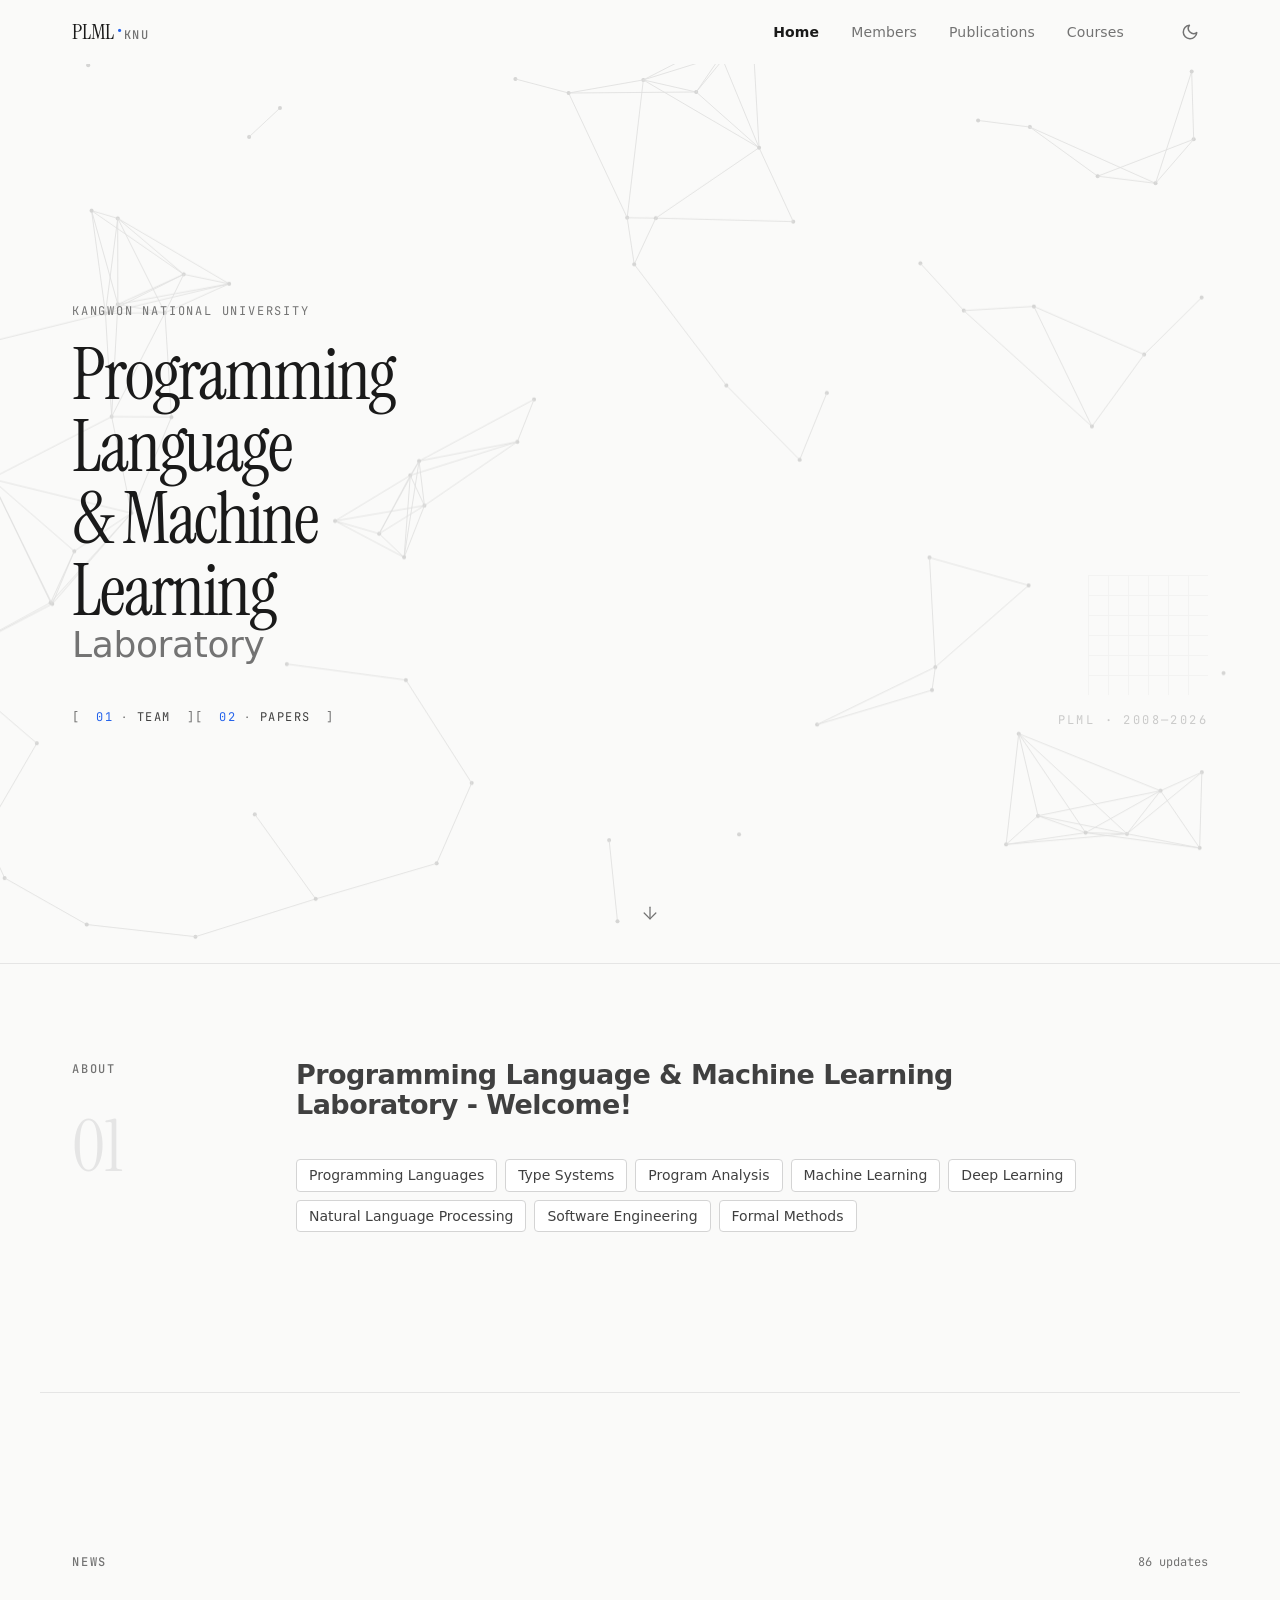
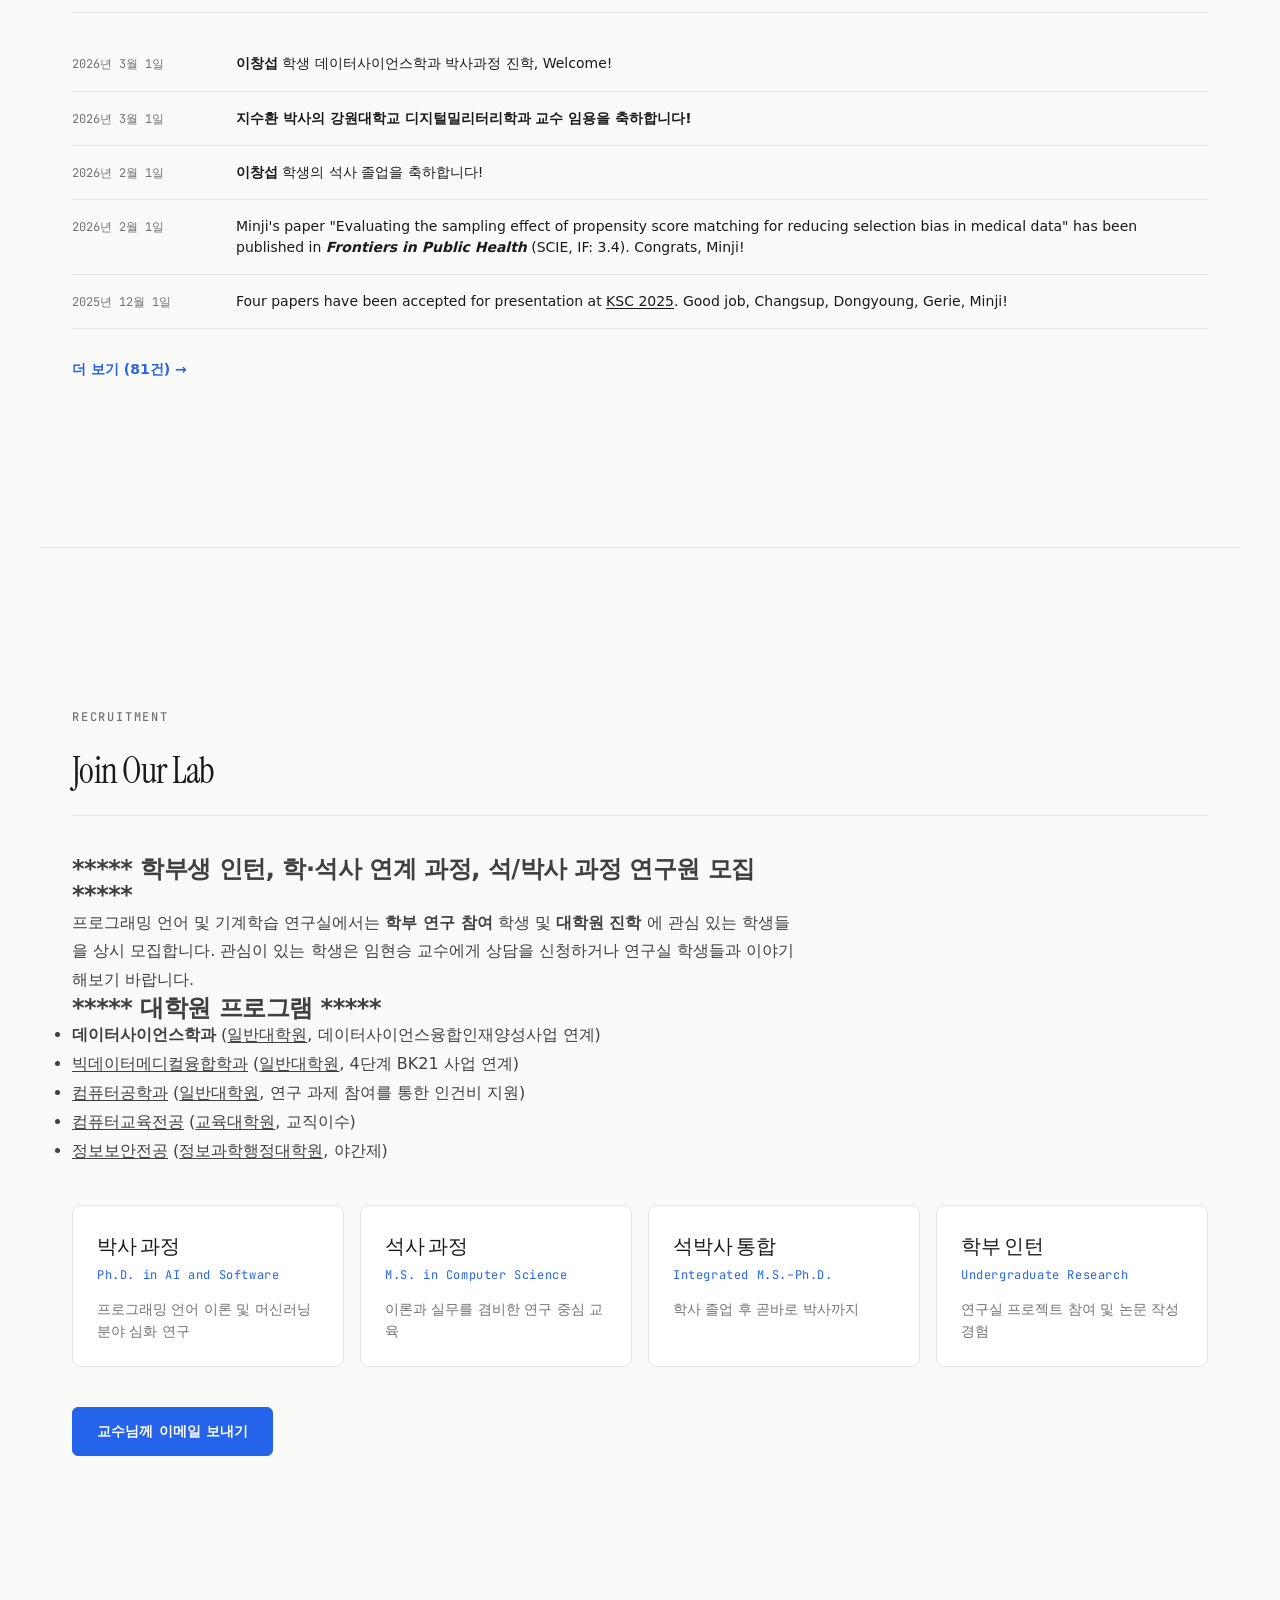
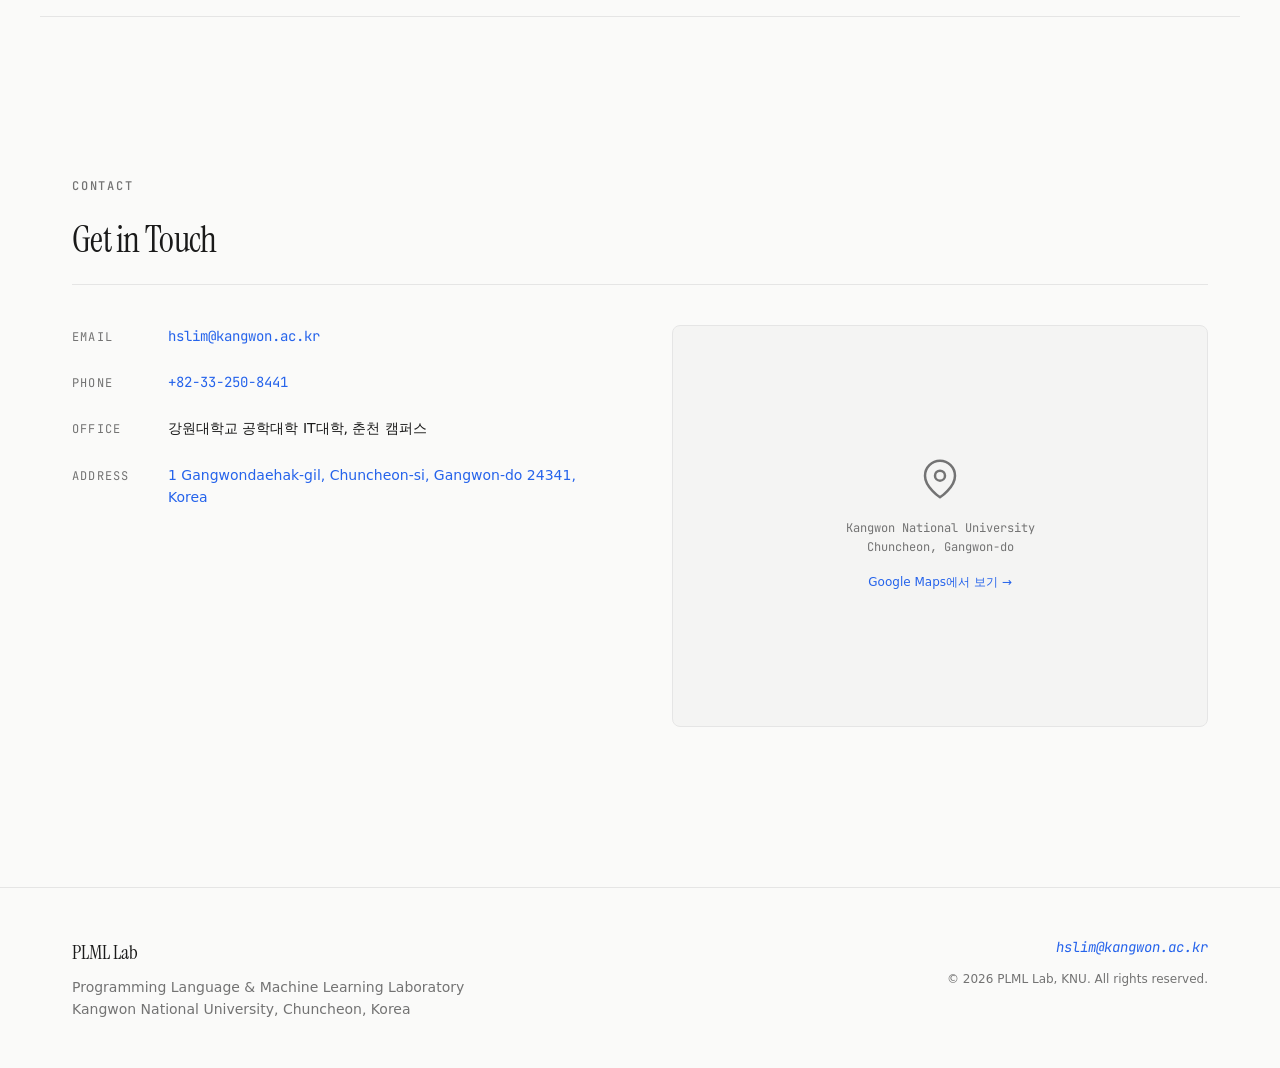
==== commit 20b07e64: "deploy: KNU-PLML-Lab/plml-data@a1faf4e0ac2fefe97b7a855a33568218dd73a815" ====
--- a/index.html
+++ b/index.html
@@ -12,9 +12,9 @@
       rel="stylesheet"
     />
     <link rel="icon" type="image/svg+xml" href="/favicon.svg" />
-    <script type="module" crossorigin src="/assets/home-B5YDtbMq.js"></script>
-    <link rel="modulepreload" crossorigin href="/assets/pages-bgNGUuiV.js">
-    <link rel="stylesheet" crossorigin href="/assets/pages-B9cDlPgI.css">
+    <script type="module" crossorigin src="/assets/home-Ci8RfeUL.js"></script>
+    <link rel="modulepreload" crossorigin href="/assets/pages-Drq4xWHL.js">
+    <link rel="stylesheet" crossorigin href="/assets/pages-DkhMm_Hg.css">
   </head>
   <body>
     <div id="root"></div>
--- a/assets/pages-DkhMm_Hg.css
+++ b/assets/pages-DkhMm_Hg.css
@@ -0,0 +1 @@
+@import"https://api.fontshare.com/v2/css?f[]=satoshi@400,500,700&display=swap";:root{--color-bg: #fafaf9;--color-surface: #ffffff;--color-surface-2: #f4f4f3;--color-text: #1a1a1a;--color-text-secondary: #404040;--color-muted: #737373;--color-border: #e5e5e5;--color-border-strong: #d4d4d4;--color-accent: #2563eb;--color-accent-hover: #1d4ed8;--color-accent-subtle: #eff6ff;--font-serif: "Instrument Serif", Georgia, serif;--font-sans: "Satoshi", system-ui, -apple-system, sans-serif;--font-mono: "JetBrains Mono", "Fira Code", monospace;--text-xs: .75rem;--text-sm: .875rem;--text-base: 1rem;--text-lg: 1.125rem;--text-xl: 1.25rem;--text-2xl: 1.5rem;--text-3xl: 1.875rem;--text-4xl: 2.25rem;--text-5xl: 3rem;--text-6xl: 3.75rem;--text-7xl: 4.5rem;--space-1: .25rem;--space-2: .5rem;--space-3: .75rem;--space-4: 1rem;--space-5: 1.25rem;--space-6: 1.5rem;--space-8: 2rem;--space-10: 2.5rem;--space-12: 3rem;--space-16: 4rem;--space-20: 5rem;--space-24: 6rem;--space-32: 8rem;--max-w: 1200px;--max-w-prose: 72ch;--nav-h: 64px;--transition-fast: .15s ease;--transition-base: .25s ease;--transition-slow: .4s ease;--transition-theme: background-color .3s ease, color .3s ease, border-color .3s ease;--shadow-sm: 0 1px 2px 0 rgb(0 0 0 / .05);--shadow: 0 1px 3px 0 rgb(0 0 0 / .1), 0 1px 2px -1px rgb(0 0 0 / .1);--shadow-md: 0 4px 6px -1px rgb(0 0 0 / .1), 0 2px 4px -2px rgb(0 0 0 / .1);--shadow-lg: 0 10px 15px -3px rgb(0 0 0 / .1), 0 4px 6px -4px rgb(0 0 0 / .1)}[data-theme=dark]{--color-bg: #0a0a0a;--color-surface: #141414;--color-surface-2: #1e1e1e;--color-text: #e8e8e8;--color-text-secondary: #c0c0c0;--color-muted: #8c8c8c;--color-border: #262626;--color-border-strong: #333333;--color-accent: #3b82f6;--color-accent-hover: #60a5fa;--color-accent-subtle: #1e3a5f20}*,*:before,*:after{box-sizing:border-box;margin:0;padding:0}html{scroll-behavior:smooth;-webkit-text-size-adjust:100%}body{font-family:var(--font-sans);font-size:var(--text-base);line-height:1.6;color:var(--color-text);background-color:var(--color-bg);transition:var(--transition-theme);-webkit-font-smoothing:antialiased;-moz-osx-font-smoothing:grayscale}h1,h2,h3,h4,h5,h6{line-height:1.1;font-weight:700;letter-spacing:-.02em}.serif{font-family:var(--font-serif);font-weight:400}.mono{font-family:var(--font-mono)}a{color:inherit;text-decoration:underline;text-underline-offset:2px}img{max-width:100%;display:block}button{cursor:pointer;border:none;background:none;font-family:inherit}.container{width:100%;max-width:var(--max-w);margin-inline:auto;padding-inline:var(--space-8)}@media(max-width:768px){.container{padding-inline:var(--space-5)}}.section{padding-block:var(--space-24)}@media(max-width:768px){.section{padding-block:var(--space-16)}}.section-label{font-family:var(--font-mono);font-size:var(--text-xs);font-weight:500;letter-spacing:.15em;text-transform:uppercase;color:var(--color-muted);margin-bottom:var(--space-6)}.section-divider{width:100%;height:1px;background-color:var(--color-border);margin-block:var(--space-16)}.accent{color:var(--color-accent)}.reveal{opacity:0;transform:translateY(24px);transition:opacity .7s ease,transform .7s ease}.reveal.visible{opacity:1;transform:translateY(0)}.reveal-delay-1{transition-delay:.1s}.reveal-delay-2{transition-delay:.2s}.reveal-delay-3{transition-delay:.3s}.reveal-delay-4{transition-delay:.4s}:focus-visible{outline:2px solid var(--color-accent);outline-offset:2px;border-radius:2px}::-webkit-scrollbar{width:8px}::-webkit-scrollbar-track{background:var(--color-bg)}::-webkit-scrollbar-thumb{background:var(--color-border-strong);border-radius:4px}::selection{background:var(--color-accent);color:#fff}.badge{display:inline-flex;align-items:center;padding:2px var(--space-2);font-family:var(--font-mono);font-size:var(--text-xs);font-weight:500;border:1px solid var(--color-border);border-radius:3px;color:var(--color-muted);background:var(--color-surface-2);white-space:nowrap}.external-icon{display:inline-block;width:14px;height:14px;vertical-align:middle;margin-left:4px;opacity:.6}@keyframes fadeUp{0%{opacity:0;transform:translateY(20px)}to{opacity:1;transform:translateY(0)}}@keyframes fadeIn{0%{opacity:0}to{opacity:1}}@keyframes slideInLeft{0%{opacity:0;transform:translate(-20px)}to{opacity:1;transform:translate(0)}}@keyframes scaleIn{0%{opacity:0;transform:scale(.97)}to{opacity:1;transform:scale(1)}}.page-enter{animation:fadeUp .5s ease both}.hero-line{overflow:hidden}.hero-line-inner{display:block;animation:fadeUp .8s cubic-bezier(.16,1,.3,1) both}.hero-line:nth-child(1) .hero-line-inner{animation-delay:0s}.hero-line:nth-child(2) .hero-line-inner{animation-delay:.08s}.hero-line:nth-child(3) .hero-line-inner{animation-delay:.16s}.hero-line:nth-child(4) .hero-line-inner{animation-delay:.24s}.hero-line:nth-child(5) .hero-line-inner{animation-delay:.32s}.hover-line{position:relative;display:inline-block}.hover-line:after{content:"";position:absolute;left:0;bottom:-1px;width:0;height:1px;background:currentColor;transition:width .3s ease}.hover-line:hover:after{width:100%}.accent-bar{position:relative;padding-left:var(--space-4);transition:padding-left var(--transition-base)}.accent-bar:before{content:"";position:absolute;left:0;top:0;height:100%;width:2px;background:var(--color-accent);opacity:0;transform:scaleY(0);transform-origin:top;transition:opacity var(--transition-base),transform var(--transition-base)}.accent-bar:hover:before{opacity:1;transform:scaleY(1)}@keyframes bounce{0%,to{transform:translateY(0)}50%{transform:translateY(6px)}}.scroll-indicator{animation:bounce 2s ease-in-out infinite}@keyframes shimmer{0%{background-position:-200% 0}to{background-position:200% 0}}.skeleton{background:linear-gradient(90deg,var(--color-surface-2) 25%,var(--color-border) 50%,var(--color-surface-2) 75%);background-size:200% 100%;animation:shimmer 1.5s ease-in-out infinite;border-radius:4px}@keyframes rotateFull{0%{transform:rotate(0)}to{transform:rotate(360deg)}}.theme-icon-enter{animation:rotateFull .4s ease}.navbar{position:fixed;top:0;left:0;right:0;z-index:100;height:var(--nav-h);transition:background-color .3s ease,box-shadow .3s ease,backdrop-filter .3s ease}.navbar a{text-decoration:none}.navbar--scrolled{background-color:color-mix(in srgb,var(--color-bg) 85%,transparent);backdrop-filter:blur(12px);-webkit-backdrop-filter:blur(12px);box-shadow:0 1px 0 var(--color-border)}.navbar__inner{height:100%;display:flex;align-items:center;gap:var(--space-8)}.navbar__logo{display:flex;align-items:baseline;gap:4px;font-size:var(--text-lg);font-weight:700;letter-spacing:-.01em;flex-shrink:0;transition:opacity var(--transition-fast)}.navbar__logo:hover{opacity:.75}.navbar__logo-text{font-family:var(--font-serif);font-size:1.35rem}.navbar__logo-dot{color:var(--color-accent);font-family:var(--font-serif);font-size:1.35rem}.navbar__logo-sub{font-family:var(--font-mono);font-size:var(--text-xs);font-weight:500;letter-spacing:.1em;color:var(--color-muted)}.navbar__links{display:flex;align-items:center;gap:var(--space-8);margin-left:auto}.navbar__link{font-size:var(--text-sm);font-weight:500;color:var(--color-muted);letter-spacing:.01em;transition:color var(--transition-fast);padding-block:var(--space-1)}.navbar__link:hover,.navbar__link--active{color:var(--color-text)}.navbar__link--active{font-weight:600}.navbar__actions{display:flex;align-items:center;gap:var(--space-3);margin-left:var(--space-4)}.theme-toggle{display:flex;align-items:center;justify-content:center;width:36px;height:36px;border-radius:8px;color:var(--color-muted);transition:color var(--transition-fast),background-color var(--transition-fast)}.theme-toggle:hover{color:var(--color-text);background-color:var(--color-surface-2)}.navbar__hamburger{display:none;flex-direction:column;justify-content:center;gap:5px;width:36px;height:36px;padding:8px;border-radius:8px;transition:background-color var(--transition-fast)}.navbar__hamburger:hover{background-color:var(--color-surface-2)}.navbar__hamburger span{display:block;width:100%;height:1.5px;background-color:var(--color-text);transition:transform .3s ease,opacity .3s ease;transform-origin:center}.navbar__hamburger.is-open span:nth-child(1){transform:translateY(6.5px) rotate(45deg)}.navbar__hamburger.is-open span:nth-child(2){opacity:0;transform:scaleX(0)}.navbar__hamburger.is-open span:nth-child(3){transform:translateY(-6.5px) rotate(-45deg)}.navbar__mobile{display:none;position:absolute;top:var(--nav-h);left:0;right:0;background-color:var(--color-surface);border-bottom:1px solid var(--color-border);padding:var(--space-4) 0;transform:translateY(-8px);opacity:0;pointer-events:none;transition:transform .25s ease,opacity .25s ease}.navbar__mobile.is-open{transform:translateY(0);opacity:1;pointer-events:auto}.navbar__mobile-links{display:flex;flex-direction:column}.navbar__mobile-link{padding:var(--space-3) var(--space-5);font-size:var(--text-base);font-weight:500;color:var(--color-muted);transition:color var(--transition-fast),background-color var(--transition-fast)}.navbar__mobile-link:hover,.navbar__mobile-link.navbar__link--active{color:var(--color-text);background-color:var(--color-surface-2)}@media(max-width:768px){.navbar__links{display:none}.navbar__hamburger{display:flex}.navbar__mobile{display:block}}.page-wrapper{padding-top:var(--nav-h);min-height:100vh;display:flex;flex-direction:column}.page-wrapper>main{flex:1}.footer{border-top:1px solid var(--color-border);padding-block:var(--space-12);margin-top:var(--space-16)}.footer a{text-decoration:none}.footer__inner{display:flex;justify-content:space-between;align-items:flex-start;gap:var(--space-8)}.footer__logo{font-family:var(--font-serif);font-size:var(--text-xl);display:block;margin-bottom:var(--space-2)}.footer__desc{font-size:var(--text-sm);color:var(--color-muted);line-height:1.6}.footer__right{text-align:right}.footer__email{font-family:var(--font-mono);font-size:var(--text-sm);color:var(--color-accent);display:block;margin-bottom:var(--space-3);transition:color var(--transition-fast)}.footer__email:hover{color:var(--color-accent-hover)}.footer__copy{font-size:var(--text-xs);color:var(--color-muted)}@media(max-width:640px){.footer__inner{flex-direction:column}.footer__right{text-align:left}}.btn{display:inline-flex;align-items:center;gap:var(--space-2);padding:var(--space-3) var(--space-6);font-size:var(--text-sm);font-weight:600;letter-spacing:.01em;text-decoration:none;border-radius:6px;border:1.5px solid transparent;transition:background-color var(--transition-fast),border-color var(--transition-fast),color var(--transition-fast),transform var(--transition-fast);white-space:nowrap}.btn:active{transform:translateY(1px)}.btn--primary{background:var(--color-accent);border-color:var(--color-accent);color:#fff}.btn--primary:hover{background:var(--color-accent-hover);border-color:var(--color-accent-hover)}.btn--secondary{background:transparent;border-color:var(--color-border-strong);color:var(--color-text)}.btn--secondary:hover{border-color:var(--color-text);background:var(--color-surface-2)}.hero{min-height:100svh;display:flex;flex-direction:column;justify-content:center;position:relative;overflow:hidden;border-bottom:1px solid var(--color-border)}.hero .pg-canvas{position:absolute!important;top:0;left:0;width:100%!important;height:100%!important;z-index:0;pointer-events:none;opacity:.2}[data-theme=dark] .hero .pg-canvas{opacity:.55}.hero__inner,.hero__scroll-indicator{position:relative;z-index:1}.hero__inner{display:grid;grid-template-columns:1fr auto;align-items:end;gap:var(--space-16);padding-block:var(--space-32)}.hero__title{font-size:clamp(var(--text-5xl),8vw,var(--text-7xl));line-height:1;letter-spacing:-.03em;margin-bottom:var(--space-8)}.hero__title .serif{font-size:inherit;letter-spacing:inherit}.hero-line--sub .hero-line-inner{font-family:var(--font-sans);font-size:clamp(var(--text-2xl),4vw,var(--text-4xl));font-weight:400;color:var(--color-muted);letter-spacing:-.01em;animation-delay:.32s}.hero__eyebrow{margin-bottom:var(--space-4)}.hero__actions{display:flex;gap:var(--space-8);margin-top:var(--space-10)}.hero__chip{display:inline-flex;align-items:center;gap:var(--space-2);padding:.2rem 0;font-family:var(--font-mono);font-size:var(--text-xs);letter-spacing:.12em;color:var(--color-text-secondary);text-decoration:none;transition:color var(--transition-fast)}.hero__chip:before{content:"[";color:var(--color-muted);margin-right:var(--space-2)}.hero__chip:after{content:"]";color:var(--color-muted);margin-left:var(--space-2)}.hero__chip:hover{color:var(--color-text)}.hero__chip:hover:before,.hero__chip:hover:after{color:var(--color-text-secondary)}.hero__chip-num{color:var(--color-accent)}.hero__chip-sep{color:var(--color-muted);font-size:.65rem}.hero__deco{display:flex;flex-direction:column;align-items:flex-end;gap:var(--space-4);opacity:.35;user-select:none}.hero__deco-grid{width:120px;height:120px;background-image:linear-gradient(var(--color-border) 1px,transparent 1px),linear-gradient(90deg,var(--color-border) 1px,transparent 1px);background-size:20px 20px}.hero__deco-label{font-size:var(--text-xs);letter-spacing:.2em;color:var(--color-muted)}.hero__scroll-indicator{position:absolute;bottom:var(--space-8);left:50%;transform:translate(-50%);color:var(--color-muted)}@media(max-width:768px){.hero__inner{grid-template-columns:1fr;padding-block:var(--space-20)}.hero__deco{display:none}.hero__actions{flex-wrap:wrap}}.about__grid{display:grid;grid-template-columns:160px 1fr;gap:var(--space-16);align-items:start}.about__number{font-size:var(--text-7xl);color:var(--color-border);line-height:1;margin-top:var(--space-8);user-select:none}.about__text{font-size:var(--text-lg);line-height:1.75;color:var(--color-text-secondary);max-width:var(--max-w-prose);margin-bottom:var(--space-10)}.about__text p+p{margin-top:var(--space-4)}.about__keywords{display:flex;flex-wrap:wrap;gap:var(--space-2)}.about__keyword{padding:var(--space-1) var(--space-3);font-size:var(--text-sm);font-weight:500;border:1px solid var(--color-border-strong);border-radius:4px;color:var(--color-text-secondary);background:var(--color-surface);transition:border-color var(--transition-fast),color var(--transition-fast)}.about__keyword:hover{border-color:var(--color-accent);color:var(--color-accent)}@media(max-width:768px){.about__grid{grid-template-columns:1fr;gap:var(--space-6)}.about__number{display:none}}.news-feed__header{display:flex;align-items:baseline;justify-content:space-between;margin-bottom:var(--space-6);border-bottom:1px solid var(--color-border);padding-bottom:var(--space-4)}.news-feed__count{font-size:var(--text-xs);color:var(--color-muted)}.news-feed__list{list-style:none}.news-item{display:grid;grid-template-columns:140px 1fr auto;align-items:baseline;gap:var(--space-6);padding-block:var(--space-4);border-bottom:1px solid var(--color-border);animation:fadeIn .5s ease both;transition:background-color var(--transition-fast)}.news-item:hover{background-color:var(--color-surface-2);margin-inline:calc(-1 * var(--space-3));padding-inline:var(--space-3);border-radius:6px}.news-item--pinned .news-item__title:before{content:"📌 ";font-size:.8em}.news-item__date{font-size:var(--text-xs);color:var(--color-muted);white-space:nowrap}.news-item__title{font-size:var(--text-sm);line-height:1.5;color:var(--color-text)}.news-feed__more{margin-top:var(--space-6);font-size:var(--text-sm);font-weight:600;color:var(--color-accent);padding:var(--space-2) 0;transition:color var(--transition-fast)}.news-feed__more:hover{color:var(--color-accent-hover)}@media(max-width:640px){.news-item{grid-template-columns:1fr;gap:var(--space-1)}}.recruit__header{margin-bottom:var(--space-10);border-bottom:1px solid var(--color-border);padding-bottom:var(--space-6)}.recruit__title{font-size:var(--text-4xl);margin-top:var(--space-2)}.recruit__body{display:grid;gap:var(--space-10)}.recruit__text{font-size:var(--text-base);line-height:1.8;color:var(--color-text-secondary);max-width:var(--max-w-prose)}.recruit__text p+p{margin-top:var(--space-3)}.recruit__grid{display:grid;grid-template-columns:repeat(auto-fit,minmax(220px,1fr));gap:var(--space-4)}.recruit__card{padding:var(--space-6);border:1px solid var(--color-border);border-radius:8px;background:var(--color-surface);transition:border-color var(--transition-fast),box-shadow var(--transition-fast)}.recruit__card:hover{border-color:var(--color-accent);box-shadow:var(--shadow-md)}.recruit__card-degree{font-size:var(--text-xl);margin-bottom:var(--space-1)}.recruit__card-desc{font-size:var(--text-xs);color:var(--color-accent);letter-spacing:.05em;margin-bottom:var(--space-3)}.recruit__card-detail{font-size:var(--text-sm);color:var(--color-muted);line-height:1.6}.recruit__cta-row{display:flex;gap:var(--space-3)}.contact__header{margin-bottom:var(--space-10);border-bottom:1px solid var(--color-border);padding-bottom:var(--space-6)}.contact__title{font-size:var(--text-4xl);margin-top:var(--space-2)}.contact__grid{display:grid;grid-template-columns:1fr 1fr;gap:var(--space-16);align-items:start}.contact__grid a{text-decoration:none}.contact__list{display:flex;flex-direction:column;gap:var(--space-6)}.contact__item{display:grid;grid-template-columns:80px 1fr;gap:var(--space-4);align-items:baseline}.contact__label{font-size:var(--text-xs);letter-spacing:.1em;text-transform:uppercase;color:var(--color-muted)}.contact__value{font-size:var(--text-sm);line-height:1.6}.contact__link{color:var(--color-accent);transition:color var(--transition-fast)}.contact__link:hover{color:var(--color-accent-hover)}.contact__map-placeholder{border:1px solid var(--color-border);border-radius:8px;background:var(--color-surface-2);aspect-ratio:4/3;display:flex;align-items:center;justify-content:center}.contact__map-inner{display:flex;flex-direction:column;align-items:center;gap:var(--space-2)}.contact__map-link{font-size:var(--text-xs);color:var(--color-accent);margin-top:var(--space-2);transition:color var(--transition-fast)}.contact__map-link:hover{color:var(--color-accent-hover)}@media(max-width:768px){.contact__grid{grid-template-columns:1fr}.contact__item{grid-template-columns:70px 1fr}}.page-header{padding-block:var(--space-16) var(--space-10);border-bottom:1px solid var(--color-border);margin-bottom:var(--space-12)}.page-header__label{font-family:var(--font-mono);font-size:var(--text-xs);letter-spacing:.15em;text-transform:uppercase;color:var(--color-muted);margin-bottom:var(--space-3)}.page-header__title{font-family:var(--font-serif);font-size:var(--text-5xl);letter-spacing:-.02em}.professor-section{margin-bottom:var(--space-16)}.professor-card{display:grid;grid-template-columns:200px 1fr;gap:var(--space-10);padding:var(--space-8);border:1px solid var(--color-border);border-radius:12px;background:var(--color-surface)}.professor-card__photo{aspect-ratio:1;border-radius:8px;overflow:hidden;background:var(--color-surface-2)}.professor-card__photo img{width:100%;height:100%;object-fit:cover}.professor-card__photo-placeholder{width:100%;height:100%;display:flex;align-items:center;justify-content:center;font-family:var(--font-serif);font-size:var(--text-4xl);color:var(--color-border-strong)}.professor-card__name{font-family:var(--font-serif);font-size:var(--text-3xl);margin-bottom:var(--space-1)}.professor-card__role{font-family:var(--font-mono);font-size:var(--text-xs);letter-spacing:.1em;color:var(--color-muted);text-transform:uppercase;margin-bottom:var(--space-4)}.professor-card__areas{display:flex;flex-wrap:wrap;gap:var(--space-2);margin-bottom:var(--space-5)}.professor-card__links{display:flex;gap:var(--space-3);flex-wrap:wrap}.professor-card__link{display:inline-flex;align-items:center;gap:var(--space-1);font-size:var(--text-sm);font-family:var(--font-mono);color:var(--color-accent);text-decoration:none;transition:color var(--transition-fast)}.professor-card__link:hover{color:var(--color-accent-hover)}@media(max-width:640px){.professor-card{grid-template-columns:1fr}.professor-card__photo{width:120px;height:120px}}.members-section{margin-bottom:var(--space-12)}.members-section__title{font-size:var(--text-sm);font-weight:600;letter-spacing:.05em;color:var(--color-muted);text-transform:uppercase;font-family:var(--font-mono);border-bottom:1px solid var(--color-border);padding-bottom:var(--space-3);margin-bottom:var(--space-6)}.member-grid{display:grid;grid-template-columns:repeat(auto-fill,minmax(180px,1fr));gap:var(--space-4)}.member-card{display:flex;flex-direction:column;align-items:center;text-align:center;padding:var(--space-5);border:1px solid var(--color-border);border-radius:10px;background:var(--color-surface);transition:border-color var(--transition-fast),box-shadow var(--transition-fast)}.member-card:hover{border-color:var(--color-border-strong);box-shadow:var(--shadow)}.member-card__photo{width:80px;height:80px;border-radius:50%;overflow:hidden;background:var(--color-surface-2);margin-bottom:var(--space-3)}.member-card__photo img{width:100%;height:100%;object-fit:cover}.member-card__photo-placeholder{width:100%;height:100%;display:flex;align-items:center;justify-content:center;font-size:var(--text-xl);color:var(--color-muted);font-family:var(--font-serif)}.member-card__name{font-size:var(--text-sm);font-weight:600;margin-bottom:var(--space-1)}.member-card__role{font-size:var(--text-xs);color:var(--color-muted);font-family:var(--font-mono)}.member-card__link{margin-top:var(--space-2);font-size:var(--text-xs);color:var(--color-accent);text-decoration:none;transition:color var(--transition-fast)}.member-card__link:hover{color:var(--color-accent-hover)}.alumni-section{margin-top:var(--space-16);padding-top:var(--space-10);border-top:1px solid var(--color-border)}.alumni-section__title{font-family:var(--font-serif);font-size:var(--text-3xl);margin-bottom:var(--space-8)}.alumni-group{margin-bottom:var(--space-8)}.alumni-group__label{font-family:var(--font-mono);font-size:var(--text-xs);letter-spacing:.15em;text-transform:uppercase;color:var(--color-muted);border-bottom:1px solid var(--color-border);padding-bottom:var(--space-2);margin-bottom:var(--space-4)}.alumni-list{display:grid;gap:var(--space-3)}.alumni-item{display:grid;grid-template-columns:1fr auto;gap:var(--space-4);padding:var(--space-3) var(--space-4);border-radius:6px;transition:background-color var(--transition-fast)}.alumni-item:hover{background:var(--color-surface-2)}.alumni-item__name{font-size:var(--text-sm);font-weight:600;margin-bottom:2px}.alumni-item__info{font-size:var(--text-xs);color:var(--color-muted);line-height:1.5}.alumni-item__grad{font-family:var(--font-mono);font-size:var(--text-xs);color:var(--color-muted);white-space:nowrap;align-self:start}.pub-filters{display:flex;gap:0;border:1px solid var(--color-border);border-radius:8px;overflow:hidden;width:fit-content;margin-bottom:var(--space-10)}.pub-filter-btn{padding:var(--space-2) var(--space-6);font-size:var(--text-sm);font-weight:500;color:var(--color-muted);background:var(--color-surface);border:none;transition:background-color var(--transition-fast),color var(--transition-fast)}.pub-filter-btn+.pub-filter-btn{border-left:1px solid var(--color-border)}.pub-filter-btn--active,.pub-filter-btn:hover{background:var(--color-surface-2);color:var(--color-text)}.pub-filter-btn--active{font-weight:600;color:var(--color-accent)}.pub-year-group{margin-bottom:var(--space-12)}.pub-year-label{font-family:var(--font-serif);font-size:var(--text-4xl);color:var(--color-border-strong);margin-bottom:var(--space-4);line-height:1}.pub-list{list-style:none;display:grid;gap:var(--space-1)}.pub-item{position:relative;padding:var(--space-5) var(--space-5) var(--space-5) var(--space-8);border-bottom:1px solid var(--color-border);transition:background-color var(--transition-fast)}.pub-item:before{content:"";position:absolute;left:0;top:0;bottom:0;width:2px;background:var(--color-accent);transform:scaleY(0);transform-origin:top;transition:transform var(--transition-base)}.pub-item:hover{background:var(--color-surface)}.pub-item:hover:before{transform:scaleY(1)}.pub-item__title{font-size:var(--text-base);font-weight:600;line-height:1.4;margin-bottom:var(--space-2)}.pub-item__authors{font-size:var(--text-sm);color:var(--color-muted);margin-bottom:var(--space-2);line-height:1.5}.pub-item__authors p{display:inline}.pub-item__author--lab{font-weight:700;color:var(--color-text-secondary)}.pub-item__more_info{font-size:var(--text-sm);color:var(--color-muted);margin-bottom:var(--space-2);line-height:1.5}.pub-item__more_info p{display:inline}.pub-item__abstract{font-size:var(--text-sm);color:var(--color-text-secondary);margin-bottom:var(--space-2);line-height:1.5}.pub-item__venue{font-size:var(--text-sm);font-style:italic;color:var(--color-muted);margin-bottom:var(--space-3)}.pub-item__venue p{display:inline}.pub-item__links{display:flex;gap:var(--space-3);flex-wrap:wrap}.pub-item__link{display:inline-flex;align-items:center;gap:4px;font-family:var(--font-mono);font-size:var(--text-xs);color:var(--color-accent);text-decoration:none;padding:2px var(--space-2);border:1px solid var(--color-accent);border-radius:3px;transition:background var(--transition-fast),color var(--transition-fast)}.pub-item__link:hover{background:var(--color-accent);color:#fff}.pub-empty{text-align:center;padding:var(--space-20) 0;color:var(--color-muted);font-size:var(--text-sm)}.courses-notice{display:flex;align-items:flex-start;gap:var(--space-3);padding:var(--space-4) var(--space-5);background:var(--color-accent-subtle);border:1px solid color-mix(in srgb,var(--color-accent) 25%,transparent);border-radius:8px;margin-bottom:var(--space-10);font-size:var(--text-sm);line-height:1.6}.courses-notice a{color:var(--color-accent);font-weight:600}.courses-notice a:hover{color:var(--color-accent-hover)}.course-year-group{margin-bottom:var(--space-8)}.course-year-label{font-family:var(--font-serif);font-size:var(--text-2xl);color:var(--color-text-secondary);border-bottom:1px solid var(--color-border);padding-bottom:var(--space-3);margin-bottom:var(--space-4)}.course-list{list-style:none;display:grid;gap:var(--space-2)}.course-item{display:flex;align-items:baseline;gap:var(--space-4);padding:var(--space-3) var(--space-4);border-radius:6px;transition:background-color var(--transition-fast)}.course-item:hover{background:var(--color-surface)}.course-item__season{font-family:var(--font-mono);font-size:var(--text-xs);color:var(--color-muted);width:60px;flex-shrink:0;text-transform:capitalize}.course-item__title{font-size:var(--text-sm);font-weight:600;flex:1}.course-item__title-en{font-weight:400;color:var(--color-muted);margin-left:var(--space-2)}.course-item__tags{display:flex;gap:var(--space-1);flex-wrap:wrap}.course-item__lms{font-family:var(--font-mono);font-size:var(--text-xs);color:var(--color-accent);transition:color var(--transition-fast)}.course-item__lms:hover{color:var(--color-accent-hover)}@media(max-width:640px){.course-item{flex-wrap:wrap}}
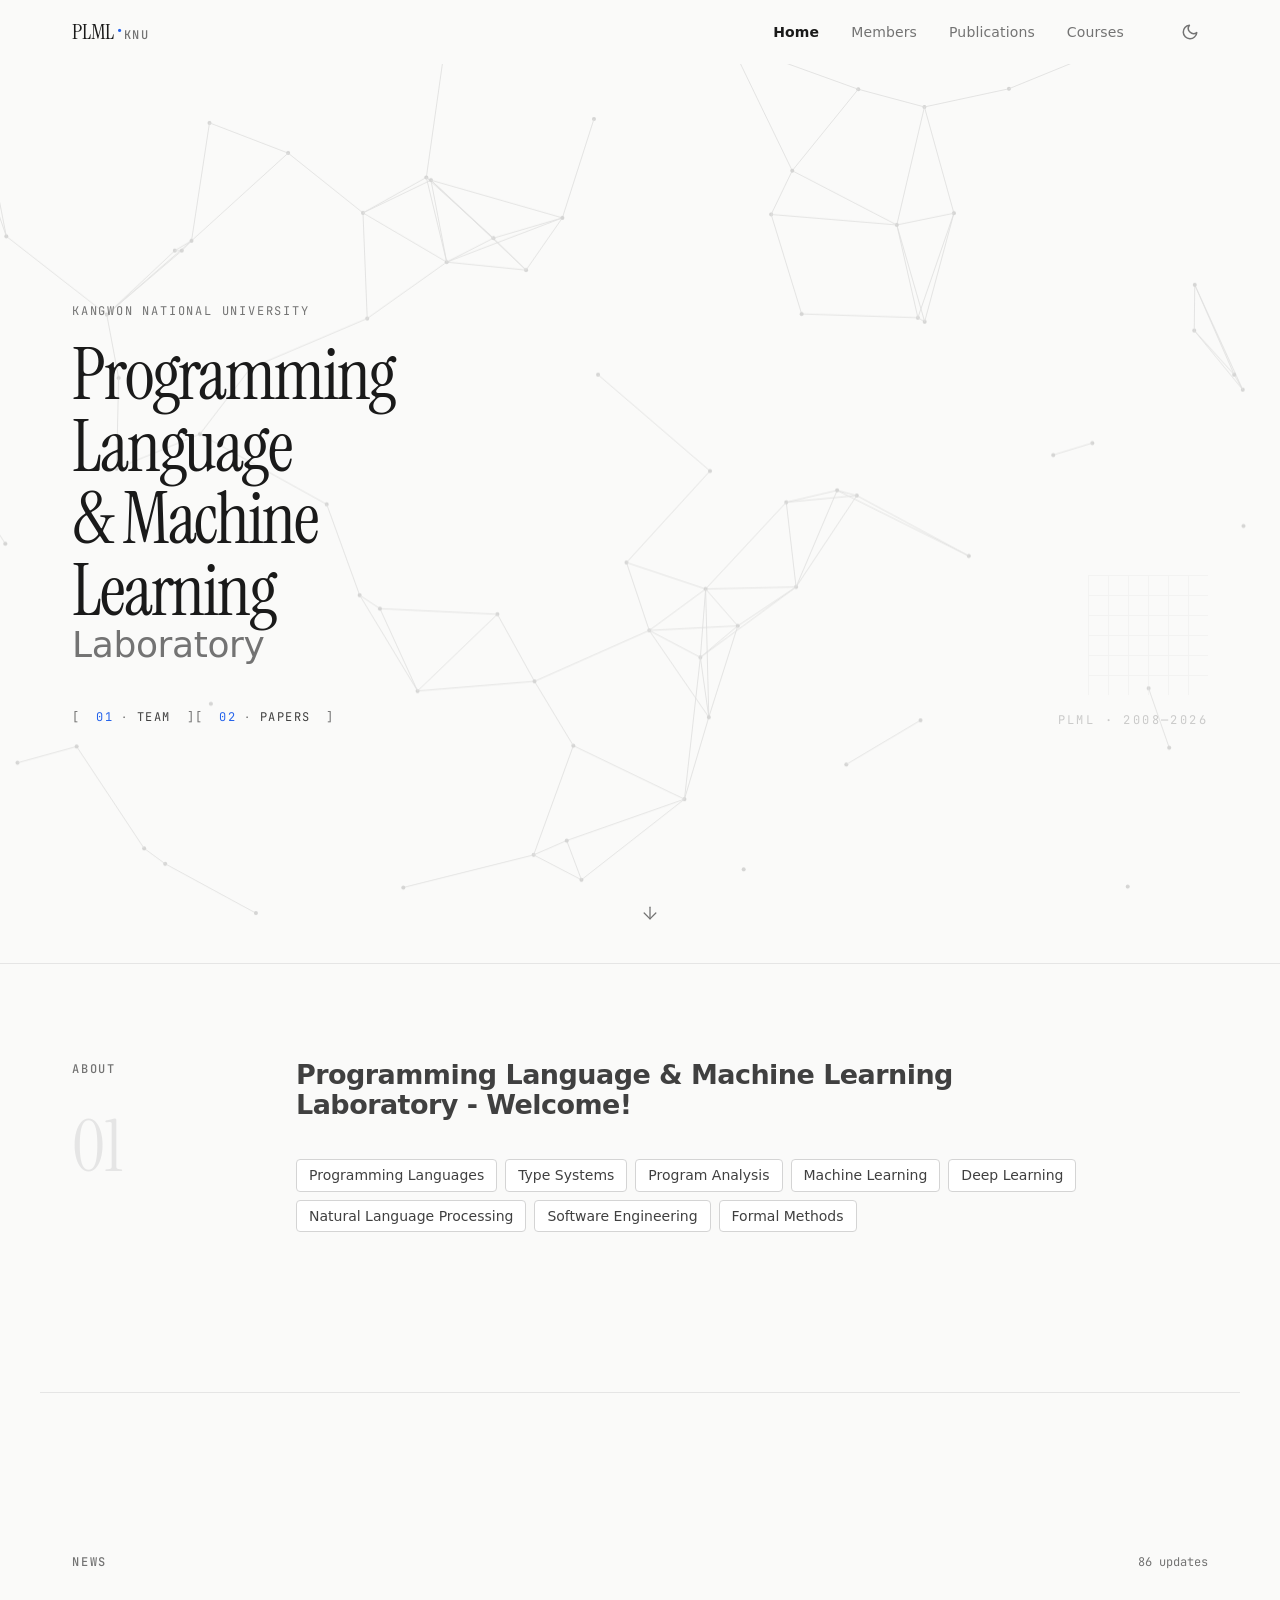
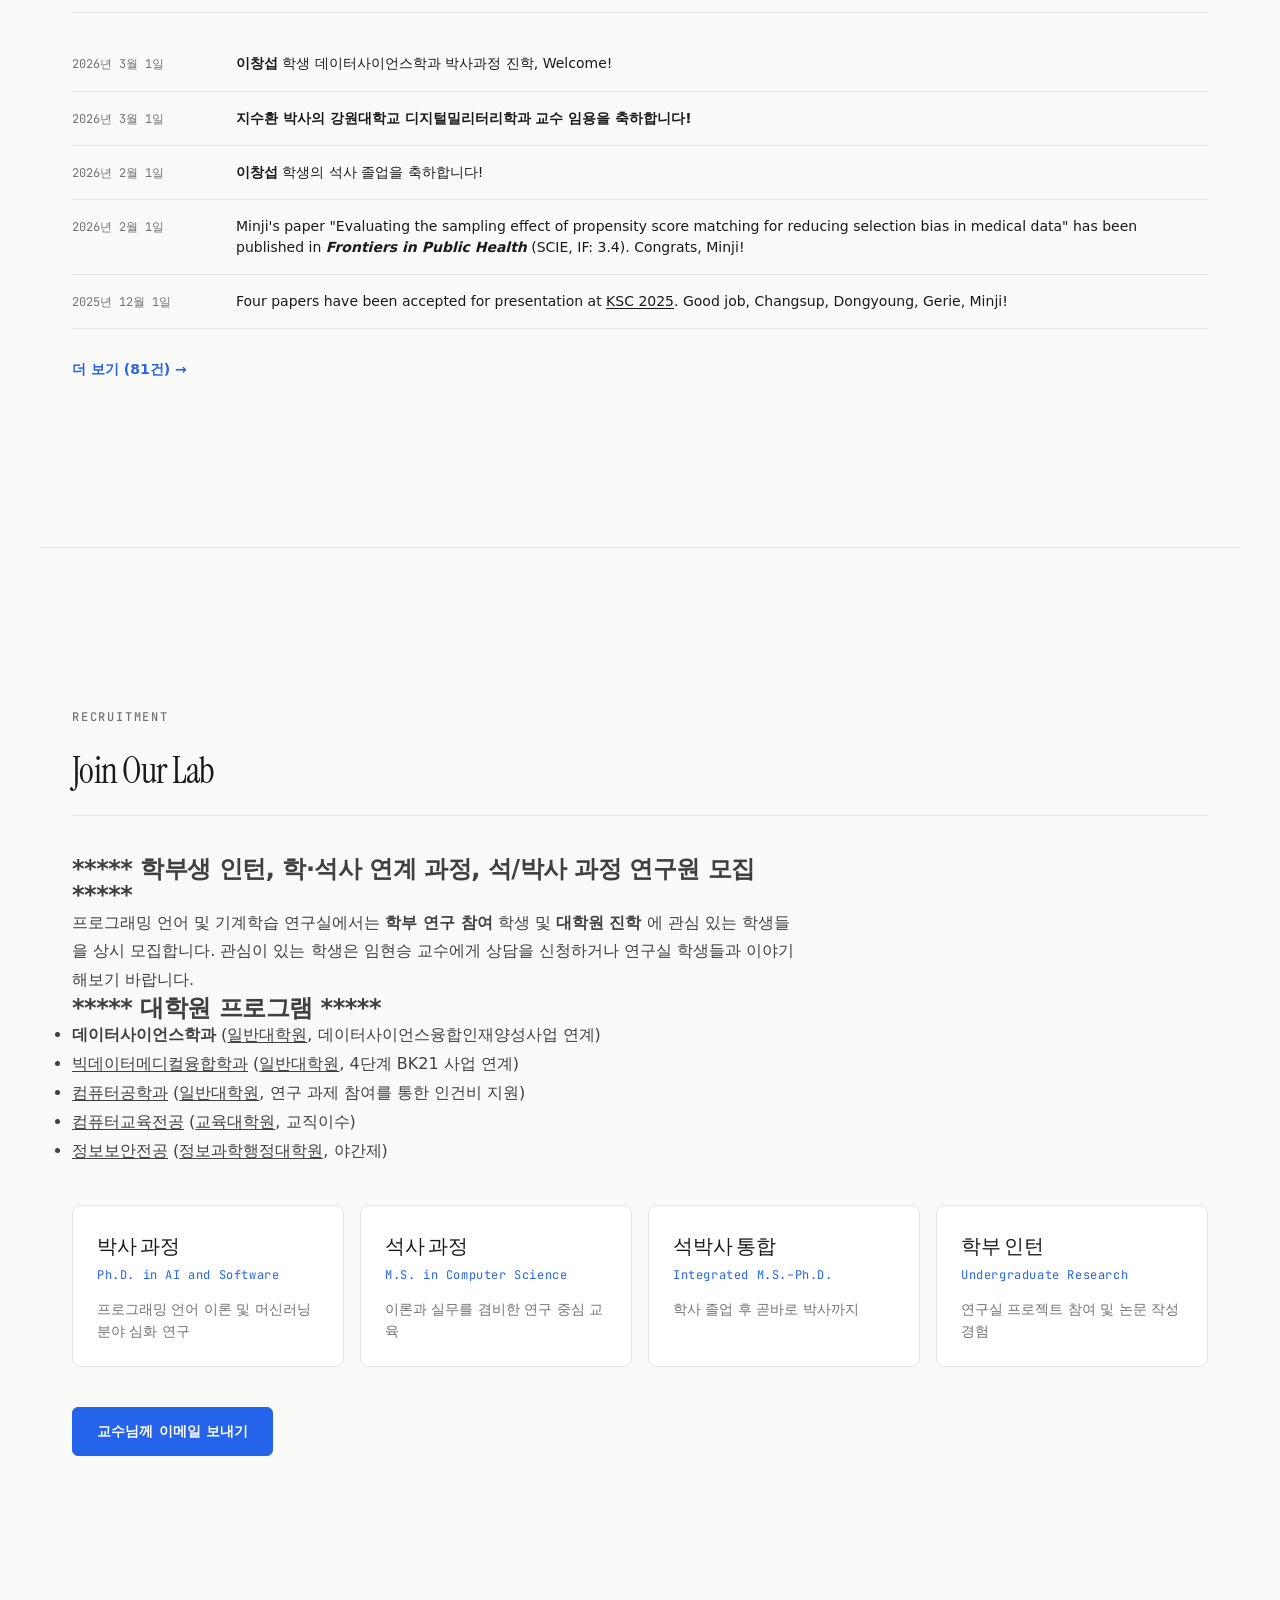
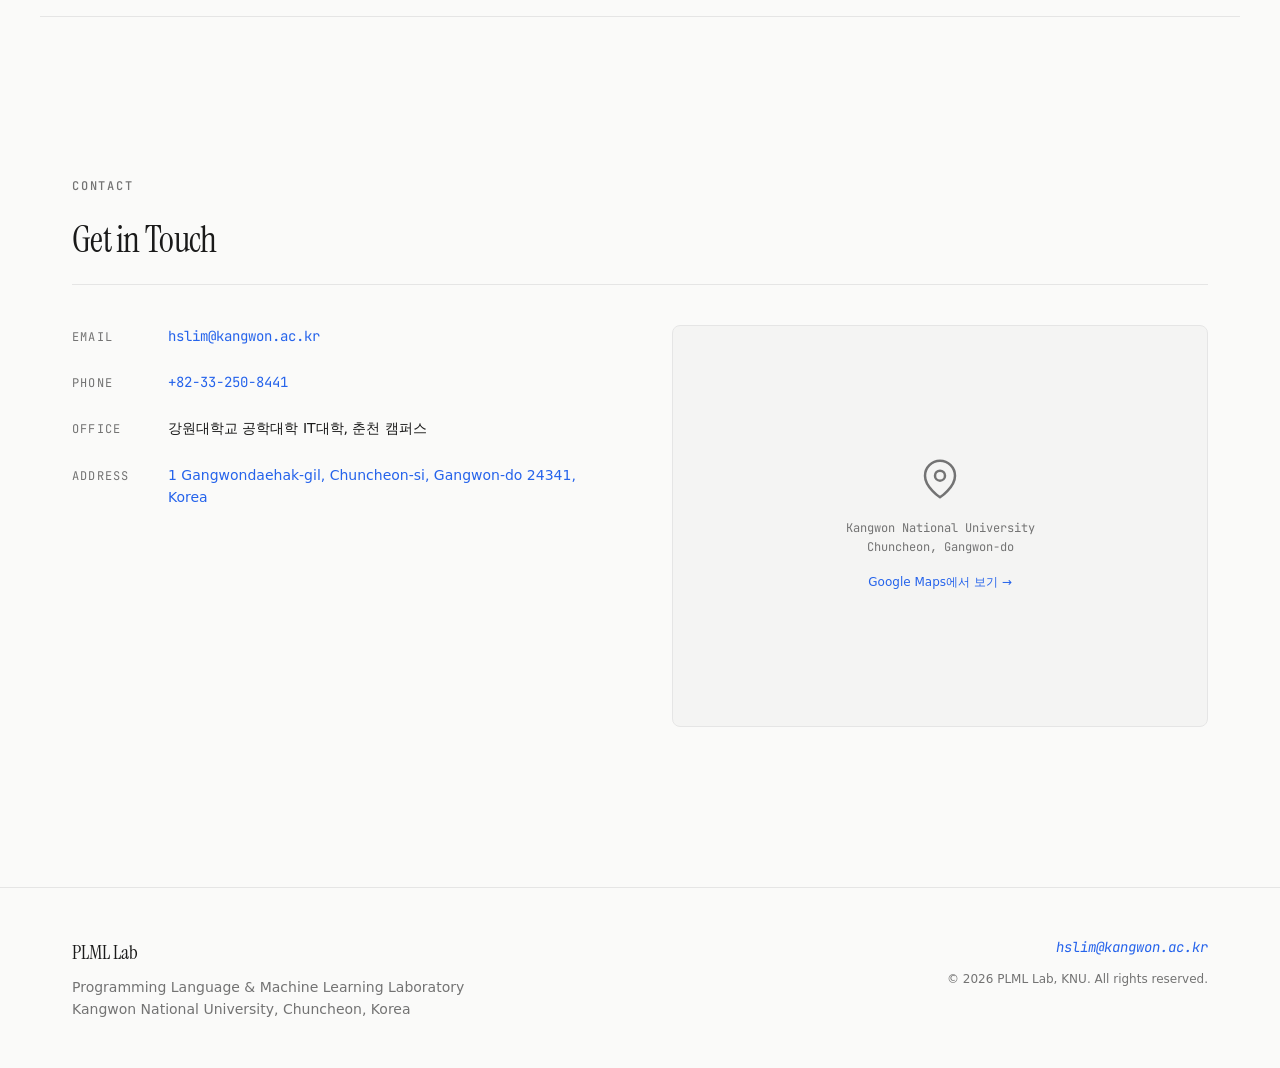
==== commit d3fc5a8c: "deploy: KNU-PLML-Lab/plml-page2@6063328caf4cf6fa2c9102f3ecd3108e14f09337" ====
--- a/index.html
+++ b/index.html
@@ -12,9 +12,9 @@
       rel="stylesheet"
     />
     <link rel="icon" type="image/svg+xml" href="/favicon.svg" />
-    <script type="module" crossorigin src="/assets/home-Ci8RfeUL.js"></script>
-    <link rel="modulepreload" crossorigin href="/assets/pages-Drq4xWHL.js">
-    <link rel="stylesheet" crossorigin href="/assets/pages-DkhMm_Hg.css">
+    <script type="module" crossorigin src="/assets/home-C88jYglT.js"></script>
+    <link rel="modulepreload" crossorigin href="/assets/pages-Bg1tuYOx.js">
+    <link rel="stylesheet" crossorigin href="/assets/pages-BsenNjY4.css">
   </head>
   <body>
     <div id="root"></div>
--- a/assets/pages-BsenNjY4.css
+++ b/assets/pages-BsenNjY4.css
@@ -0,0 +1 @@
+@import"https://api.fontshare.com/v2/css?f[]=satoshi@400,500,700&display=swap";:root{--color-bg: #fafaf9;--color-surface: #ffffff;--color-surface-2: #f4f4f3;--color-text: #1a1a1a;--color-text-secondary: #404040;--color-muted: #737373;--color-border: #e5e5e5;--color-border-strong: #d4d4d4;--color-accent: #2563eb;--color-accent-hover: #1d4ed8;--color-accent-subtle: #eff6ff;--font-serif: "Instrument Serif", Georgia, serif;--font-sans: "Satoshi", system-ui, -apple-system, sans-serif;--font-mono: "JetBrains Mono", "Fira Code", monospace;--text-xs: .75rem;--text-sm: .875rem;--text-base: 1rem;--text-lg: 1.125rem;--text-xl: 1.25rem;--text-2xl: 1.5rem;--text-3xl: 1.875rem;--text-4xl: 2.25rem;--text-5xl: 3rem;--text-6xl: 3.75rem;--text-7xl: 4.5rem;--space-1: .25rem;--space-2: .5rem;--space-3: .75rem;--space-4: 1rem;--space-5: 1.25rem;--space-6: 1.5rem;--space-8: 2rem;--space-10: 2.5rem;--space-12: 3rem;--space-16: 4rem;--space-20: 5rem;--space-24: 6rem;--space-32: 8rem;--max-w: 1200px;--max-w-prose: 72ch;--nav-h: 64px;--transition-fast: .15s ease;--transition-base: .25s ease;--transition-slow: .4s ease;--transition-theme: background-color .3s ease, color .3s ease, border-color .3s ease;--shadow-sm: 0 1px 2px 0 rgb(0 0 0 / .05);--shadow: 0 1px 3px 0 rgb(0 0 0 / .1), 0 1px 2px -1px rgb(0 0 0 / .1);--shadow-md: 0 4px 6px -1px rgb(0 0 0 / .1), 0 2px 4px -2px rgb(0 0 0 / .1);--shadow-lg: 0 10px 15px -3px rgb(0 0 0 / .1), 0 4px 6px -4px rgb(0 0 0 / .1)}[data-theme=dark]{--color-bg: #0a0a0a;--color-surface: #141414;--color-surface-2: #1e1e1e;--color-text: #e8e8e8;--color-text-secondary: #c0c0c0;--color-muted: #8c8c8c;--color-border: #262626;--color-border-strong: #333333;--color-accent: #3b82f6;--color-accent-hover: #60a5fa;--color-accent-subtle: #1e3a5f20}*,*:before,*:after{box-sizing:border-box;margin:0;padding:0}html{scroll-behavior:smooth;-webkit-text-size-adjust:100%}body{font-family:var(--font-sans);font-size:var(--text-base);line-height:1.6;color:var(--color-text);background-color:var(--color-bg);transition:var(--transition-theme);-webkit-font-smoothing:antialiased;-moz-osx-font-smoothing:grayscale}h1,h2,h3,h4,h5,h6{line-height:1.1;font-weight:700;letter-spacing:-.02em}.serif{font-family:var(--font-serif);font-weight:400}.mono{font-family:var(--font-mono)}a{color:inherit;text-decoration:underline;text-underline-offset:2px}img{max-width:100%;display:block}button{cursor:pointer;border:none;background:none;font-family:inherit}.container{width:100%;max-width:var(--max-w);margin-inline:auto;padding-inline:var(--space-8)}@media(max-width:768px){.container{padding-inline:var(--space-5)}}.section{padding-block:var(--space-24)}@media(max-width:768px){.section{padding-block:var(--space-16)}}.section-label{font-family:var(--font-mono);font-size:var(--text-xs);font-weight:500;letter-spacing:.15em;text-transform:uppercase;color:var(--color-muted);margin-bottom:var(--space-6)}.section-divider{width:100%;height:1px;background-color:var(--color-border);margin-block:var(--space-16)}.accent{color:var(--color-accent)}.reveal{opacity:0;transform:translateY(24px);transition:opacity .7s ease,transform .7s ease}.reveal.visible{opacity:1;transform:translateY(0)}.reveal-delay-1{transition-delay:.1s}.reveal-delay-2{transition-delay:.2s}.reveal-delay-3{transition-delay:.3s}.reveal-delay-4{transition-delay:.4s}:focus-visible{outline:2px solid var(--color-accent);outline-offset:2px;border-radius:2px}::-webkit-scrollbar{width:8px}::-webkit-scrollbar-track{background:var(--color-bg)}::-webkit-scrollbar-thumb{background:var(--color-border-strong);border-radius:4px}::selection{background:var(--color-accent);color:#fff}.badge{display:inline-flex;align-items:center;padding:2px var(--space-2);font-family:var(--font-mono);font-size:var(--text-xs);font-weight:500;border:1px solid var(--color-border);border-radius:3px;color:var(--color-muted);background:var(--color-surface-2);white-space:nowrap}.external-icon{display:inline-block;width:14px;height:14px;vertical-align:middle;margin-left:4px;opacity:.6}@keyframes fadeUp{0%{opacity:0;transform:translateY(20px)}to{opacity:1;transform:translateY(0)}}@keyframes fadeIn{0%{opacity:0}to{opacity:1}}@keyframes slideInLeft{0%{opacity:0;transform:translate(-20px)}to{opacity:1;transform:translate(0)}}@keyframes scaleIn{0%{opacity:0;transform:scale(.97)}to{opacity:1;transform:scale(1)}}.page-enter{animation:fadeUp .5s ease both}.hero-line{overflow:hidden}.hero-line-inner{display:block;animation:fadeUp .8s cubic-bezier(.16,1,.3,1) both}.hero-line:nth-child(1) .hero-line-inner{animation-delay:0s}.hero-line:nth-child(2) .hero-line-inner{animation-delay:.08s}.hero-line:nth-child(3) .hero-line-inner{animation-delay:.16s}.hero-line:nth-child(4) .hero-line-inner{animation-delay:.24s}.hero-line:nth-child(5) .hero-line-inner{animation-delay:.32s}.hover-line{position:relative;display:inline-block}.hover-line:after{content:"";position:absolute;left:0;bottom:-1px;width:0;height:1px;background:currentColor;transition:width .3s ease}.hover-line:hover:after{width:100%}.accent-bar{position:relative;padding-left:var(--space-4);transition:padding-left var(--transition-base)}.accent-bar:before{content:"";position:absolute;left:0;top:0;height:100%;width:2px;background:var(--color-accent);opacity:0;transform:scaleY(0);transform-origin:top;transition:opacity var(--transition-base),transform var(--transition-base)}.accent-bar:hover:before{opacity:1;transform:scaleY(1)}@keyframes bounce{0%,to{transform:translateY(0)}50%{transform:translateY(6px)}}.scroll-indicator{animation:bounce 2s ease-in-out infinite}@keyframes shimmer{0%{background-position:-200% 0}to{background-position:200% 0}}.skeleton{background:linear-gradient(90deg,var(--color-surface-2) 25%,var(--color-border) 50%,var(--color-surface-2) 75%);background-size:200% 100%;animation:shimmer 1.5s ease-in-out infinite;border-radius:4px}@keyframes rotateFull{0%{transform:rotate(0)}to{transform:rotate(360deg)}}.theme-icon-enter{animation:rotateFull .4s ease}.navbar{position:fixed;top:0;left:0;right:0;z-index:100;height:var(--nav-h);transition:background-color .3s ease,box-shadow .3s ease,backdrop-filter .3s ease}.navbar a{text-decoration:none}.navbar--scrolled{background-color:color-mix(in srgb,var(--color-bg) 85%,transparent);backdrop-filter:blur(12px);-webkit-backdrop-filter:blur(12px);box-shadow:0 1px 0 var(--color-border)}.navbar__inner{height:100%;display:flex;align-items:center;gap:var(--space-8)}.navbar__logo{display:flex;align-items:baseline;gap:4px;font-size:var(--text-lg);font-weight:700;letter-spacing:-.01em;flex-shrink:0;transition:opacity var(--transition-fast)}.navbar__logo:hover{opacity:.75}.navbar__logo-text{font-family:var(--font-serif);font-size:1.35rem}.navbar__logo-dot{color:var(--color-accent);font-family:var(--font-serif);font-size:1.35rem}.navbar__logo-sub{font-family:var(--font-mono);font-size:var(--text-xs);font-weight:500;letter-spacing:.1em;color:var(--color-muted)}.navbar__links{display:flex;align-items:center;gap:var(--space-8);margin-left:auto}.navbar__link{font-size:var(--text-sm);font-weight:500;color:var(--color-muted);letter-spacing:.01em;transition:color var(--transition-fast);padding-block:var(--space-1)}.navbar__link:hover,.navbar__link--active{color:var(--color-text)}.navbar__link--active{font-weight:600}.navbar__actions{display:flex;align-items:center;gap:var(--space-3);margin-left:var(--space-4)}.theme-toggle{display:flex;align-items:center;justify-content:center;width:36px;height:36px;border-radius:8px;color:var(--color-muted);transition:color var(--transition-fast),background-color var(--transition-fast)}.theme-toggle:hover{color:var(--color-text);background-color:var(--color-surface-2)}.navbar__hamburger{display:none;flex-direction:column;justify-content:center;gap:5px;width:36px;height:36px;padding:8px;border-radius:8px;transition:background-color var(--transition-fast)}.navbar__hamburger:hover{background-color:var(--color-surface-2)}.navbar__hamburger span{display:block;width:100%;height:1.5px;background-color:var(--color-text);transition:transform .3s ease,opacity .3s ease;transform-origin:center}.navbar__hamburger.is-open span:nth-child(1){transform:translateY(6.5px) rotate(45deg)}.navbar__hamburger.is-open span:nth-child(2){opacity:0;transform:scaleX(0)}.navbar__hamburger.is-open span:nth-child(3){transform:translateY(-6.5px) rotate(-45deg)}.navbar__mobile{display:none;position:absolute;top:var(--nav-h);left:0;right:0;background-color:var(--color-surface);border-bottom:1px solid var(--color-border);padding:var(--space-4) 0;transform:translateY(-8px);opacity:0;pointer-events:none;transition:transform .25s ease,opacity .25s ease}.navbar__mobile.is-open{transform:translateY(0);opacity:1;pointer-events:auto}.navbar__mobile-links{display:flex;flex-direction:column}.navbar__mobile-link{padding:var(--space-3) var(--space-5);font-size:var(--text-base);font-weight:500;color:var(--color-muted);transition:color var(--transition-fast),background-color var(--transition-fast)}.navbar__mobile-link:hover,.navbar__mobile-link.navbar__link--active{color:var(--color-text);background-color:var(--color-surface-2)}@media(max-width:768px){.navbar__links{display:none}.navbar__actions{margin-left:auto}.navbar__hamburger{display:flex}.navbar__mobile{display:block}}.page-wrapper{padding-top:var(--nav-h);min-height:100vh;display:flex;flex-direction:column}.page-wrapper>main{flex:1}.footer{border-top:1px solid var(--color-border);padding-block:var(--space-12);margin-top:var(--space-16)}.footer a{text-decoration:none}.footer__inner{display:flex;justify-content:space-between;align-items:flex-start;gap:var(--space-8)}.footer__logo{font-family:var(--font-serif);font-size:var(--text-xl);display:block;margin-bottom:var(--space-2)}.footer__desc{font-size:var(--text-sm);color:var(--color-muted);line-height:1.6}.footer__right{text-align:right}.footer__email{font-family:var(--font-mono);font-size:var(--text-sm);color:var(--color-accent);display:block;margin-bottom:var(--space-3);transition:color var(--transition-fast)}.footer__email:hover{color:var(--color-accent-hover)}.footer__copy{font-size:var(--text-xs);color:var(--color-muted)}@media(max-width:640px){.footer__inner{flex-direction:column}.footer__right{text-align:left}}.btn{display:inline-flex;align-items:center;gap:var(--space-2);padding:var(--space-3) var(--space-6);font-size:var(--text-sm);font-weight:600;letter-spacing:.01em;text-decoration:none;border-radius:6px;border:1.5px solid transparent;transition:background-color var(--transition-fast),border-color var(--transition-fast),color var(--transition-fast),transform var(--transition-fast);white-space:nowrap}.btn:active{transform:translateY(1px)}.btn--primary{background:var(--color-accent);border-color:var(--color-accent);color:#fff}.btn--primary:hover{background:var(--color-accent-hover);border-color:var(--color-accent-hover)}.btn--secondary{background:transparent;border-color:var(--color-border-strong);color:var(--color-text)}.btn--secondary:hover{border-color:var(--color-text);background:var(--color-surface-2)}.hero{min-height:100svh;display:flex;flex-direction:column;justify-content:center;position:relative;overflow:hidden;border-bottom:1px solid var(--color-border)}.hero .pg-canvas{position:absolute!important;top:0;left:0;width:100%!important;height:100%!important;z-index:0;pointer-events:none;opacity:.2}[data-theme=dark] .hero .pg-canvas{opacity:.55}.hero__inner,.hero__scroll-indicator{position:relative;z-index:1}.hero__inner{display:grid;grid-template-columns:1fr auto;align-items:end;gap:var(--space-16);padding-block:var(--space-32)}.hero__title{font-size:clamp(var(--text-5xl),8vw,var(--text-7xl));line-height:1;letter-spacing:-.03em;margin-bottom:var(--space-8)}.hero__title .serif{font-size:inherit;letter-spacing:inherit}.hero-line--sub .hero-line-inner{font-family:var(--font-sans);font-size:clamp(var(--text-2xl),4vw,var(--text-4xl));font-weight:400;color:var(--color-muted);letter-spacing:-.01em;animation-delay:.32s}.hero__eyebrow{margin-bottom:var(--space-4)}.hero__actions{display:flex;gap:var(--space-8);margin-top:var(--space-10)}.hero__chip{display:inline-flex;align-items:center;gap:var(--space-2);padding:.2rem 0;font-family:var(--font-mono);font-size:var(--text-xs);letter-spacing:.12em;color:var(--color-text-secondary);text-decoration:none;transition:color var(--transition-fast)}.hero__chip:before{content:"[";color:var(--color-muted);margin-right:var(--space-2)}.hero__chip:after{content:"]";color:var(--color-muted);margin-left:var(--space-2)}.hero__chip:hover{color:var(--color-text)}.hero__chip:hover:before,.hero__chip:hover:after{color:var(--color-text-secondary)}.hero__chip-num{color:var(--color-accent)}.hero__chip-sep{color:var(--color-muted);font-size:.65rem}.hero__deco{display:flex;flex-direction:column;align-items:flex-end;gap:var(--space-4);opacity:.35;user-select:none}.hero__deco-grid{width:120px;height:120px;background-image:linear-gradient(var(--color-border) 1px,transparent 1px),linear-gradient(90deg,var(--color-border) 1px,transparent 1px);background-size:20px 20px}.hero__deco-label{font-size:var(--text-xs);letter-spacing:.2em;color:var(--color-muted)}.hero__scroll-indicator{position:absolute;bottom:var(--space-8);left:50%;transform:translate(-50%);color:var(--color-muted)}@media(max-width:768px){.hero__inner{grid-template-columns:1fr;padding-block:var(--space-20)}.hero__deco{display:none}.hero__actions{flex-wrap:wrap}}.about__grid{display:grid;grid-template-columns:160px 1fr;gap:var(--space-16);align-items:start}.about__number{font-size:var(--text-7xl);color:var(--color-border);line-height:1;margin-top:var(--space-8);user-select:none}.about__text{font-size:var(--text-lg);line-height:1.75;color:var(--color-text-secondary);max-width:var(--max-w-prose);margin-bottom:var(--space-10)}.about__text p+p{margin-top:var(--space-4)}.about__keywords{display:flex;flex-wrap:wrap;gap:var(--space-2)}.about__keyword{padding:var(--space-1) var(--space-3);font-size:var(--text-sm);font-weight:500;border:1px solid var(--color-border-strong);border-radius:4px;color:var(--color-text-secondary);background:var(--color-surface);transition:border-color var(--transition-fast),color var(--transition-fast)}.about__keyword:hover{border-color:var(--color-accent);color:var(--color-accent)}@media(max-width:768px){.about__grid{grid-template-columns:1fr;gap:var(--space-6)}.about__number{display:none}}.news-feed__header{display:flex;align-items:baseline;justify-content:space-between;margin-bottom:var(--space-6);border-bottom:1px solid var(--color-border);padding-bottom:var(--space-4)}.news-feed__count{font-size:var(--text-xs);color:var(--color-muted)}.news-feed__list{list-style:none}.news-item{display:grid;grid-template-columns:140px 1fr auto;align-items:baseline;gap:var(--space-6);padding-block:var(--space-4);border-bottom:1px solid var(--color-border);animation:fadeIn .5s ease both;transition:background-color var(--transition-fast)}.news-item:hover{background-color:var(--color-surface-2);margin-inline:calc(-1 * var(--space-3));padding-inline:var(--space-3);border-radius:6px}.news-item--pinned .news-item__title:before{content:"📌 ";font-size:.8em}.news-item__date{font-size:var(--text-xs);color:var(--color-muted);white-space:nowrap}.news-item__title{font-size:var(--text-sm);line-height:1.5;color:var(--color-text)}.news-feed__more{margin-top:var(--space-6);font-size:var(--text-sm);font-weight:600;color:var(--color-accent);padding:var(--space-2) 0;transition:color var(--transition-fast)}.news-feed__more:hover{color:var(--color-accent-hover)}@media(max-width:640px){.news-item{grid-template-columns:1fr;gap:var(--space-1)}}.recruit__header{margin-bottom:var(--space-10);border-bottom:1px solid var(--color-border);padding-bottom:var(--space-6)}.recruit__title{font-size:var(--text-4xl);margin-top:var(--space-2)}.recruit__body{display:grid;gap:var(--space-10)}.recruit__text{font-size:var(--text-base);line-height:1.8;color:var(--color-text-secondary);max-width:var(--max-w-prose)}.recruit__text p+p{margin-top:var(--space-3)}.recruit__grid{display:grid;grid-template-columns:repeat(auto-fit,minmax(220px,1fr));gap:var(--space-4)}.recruit__card{padding:var(--space-6);border:1px solid var(--color-border);border-radius:8px;background:var(--color-surface);transition:border-color var(--transition-fast),box-shadow var(--transition-fast)}.recruit__card:hover{border-color:var(--color-accent);box-shadow:var(--shadow-md)}.recruit__card-degree{font-size:var(--text-xl);margin-bottom:var(--space-1)}.recruit__card-desc{font-size:var(--text-xs);color:var(--color-accent);letter-spacing:.05em;margin-bottom:var(--space-3)}.recruit__card-detail{font-size:var(--text-sm);color:var(--color-muted);line-height:1.6}.recruit__cta-row{display:flex;gap:var(--space-3)}.contact__header{margin-bottom:var(--space-10);border-bottom:1px solid var(--color-border);padding-bottom:var(--space-6)}.contact__title{font-size:var(--text-4xl);margin-top:var(--space-2)}.contact__grid{display:grid;grid-template-columns:1fr 1fr;gap:var(--space-16);align-items:start}.contact__grid a{text-decoration:none}.contact__list{display:flex;flex-direction:column;gap:var(--space-6)}.contact__item{display:grid;grid-template-columns:80px 1fr;gap:var(--space-4);align-items:baseline}.contact__label{font-size:var(--text-xs);letter-spacing:.1em;text-transform:uppercase;color:var(--color-muted)}.contact__value{font-size:var(--text-sm);line-height:1.6}.contact__link{color:var(--color-accent);transition:color var(--transition-fast)}.contact__link:hover{color:var(--color-accent-hover)}.contact__map-placeholder{border:1px solid var(--color-border);border-radius:8px;background:var(--color-surface-2);aspect-ratio:4/3;display:flex;align-items:center;justify-content:center}.contact__map-inner{display:flex;flex-direction:column;align-items:center;gap:var(--space-2)}.contact__map-link{font-size:var(--text-xs);color:var(--color-accent);margin-top:var(--space-2);transition:color var(--transition-fast)}.contact__map-link:hover{color:var(--color-accent-hover)}@media(max-width:768px){.contact__grid{grid-template-columns:1fr}.contact__item{grid-template-columns:70px 1fr}}.page-header{padding-block:var(--space-16) var(--space-10);border-bottom:1px solid var(--color-border);margin-bottom:var(--space-12)}.page-header__label{font-family:var(--font-mono);font-size:var(--text-xs);letter-spacing:.15em;text-transform:uppercase;color:var(--color-muted);margin-bottom:var(--space-3)}.page-header__title{font-family:var(--font-serif);font-size:var(--text-5xl);letter-spacing:-.02em}.professor-section{margin-bottom:var(--space-16)}.professor-card{display:grid;grid-template-columns:200px 1fr;gap:var(--space-10);padding:var(--space-8);border:1px solid var(--color-border);border-radius:12px;background:var(--color-surface)}.professor-card__photo{align-self:start;border-radius:8px;overflow:hidden;background:var(--color-surface-2)}.professor-card__photo img{width:100%;height:auto;min-height:120px;max-height:280px;object-fit:cover;object-position:top}.professor-card__photo-placeholder{width:100%;min-height:120px;aspect-ratio:3 / 4;display:flex;align-items:center;justify-content:center;font-family:var(--font-serif);font-size:var(--text-4xl);color:var(--color-border-strong)}.professor-card__name{font-family:var(--font-serif);font-size:var(--text-3xl);margin-bottom:var(--space-1)}.professor-card__role{font-family:var(--font-mono);font-size:var(--text-xs);letter-spacing:.1em;color:var(--color-muted);text-transform:uppercase;margin-bottom:var(--space-4)}.professor-card__areas{display:flex;flex-wrap:wrap;gap:var(--space-2);margin-bottom:var(--space-5)}.professor-card__links{display:flex;gap:var(--space-3);flex-wrap:wrap}.professor-card__link{display:inline-flex;align-items:center;gap:var(--space-1);font-size:var(--text-sm);font-family:var(--font-mono);color:var(--color-accent);text-decoration:none;transition:color var(--transition-fast)}.professor-card__link:hover{color:var(--color-accent-hover)}@media(max-width:640px){.professor-card{grid-template-columns:1fr}.professor-card__photo{width:120px}}.members-section{margin-bottom:var(--space-12)}.members-section__title{font-size:var(--text-sm);font-weight:600;letter-spacing:.05em;color:var(--color-muted);text-transform:uppercase;font-family:var(--font-mono);border-bottom:1px solid var(--color-border);padding-bottom:var(--space-3);margin-bottom:var(--space-6)}.member-grid{display:grid;grid-template-columns:repeat(auto-fill,minmax(180px,1fr));gap:var(--space-4)}.member-card{display:flex;flex-direction:column;align-items:center;text-align:center;padding:var(--space-5);border:1px solid var(--color-border);border-radius:10px;background:var(--color-surface);transition:border-color var(--transition-fast),box-shadow var(--transition-fast)}.member-card:hover{border-color:var(--color-border-strong);box-shadow:var(--shadow)}.member-card__photo{width:80px;height:100px;border-radius:8px;overflow:hidden;background:var(--color-surface-2);margin-bottom:var(--space-3)}.member-card__photo img{width:100%;height:100%;object-fit:cover}.member-card__photo-placeholder{width:100%;height:100%;display:flex;align-items:center;justify-content:center;font-size:var(--text-xl);color:var(--color-muted);font-family:var(--font-serif)}.member-card__name{font-size:var(--text-sm);font-weight:600;margin-bottom:var(--space-1)}.member-card__role{font-size:var(--text-xs);color:var(--color-muted);font-family:var(--font-mono)}.member-card__link{margin-top:var(--space-2);font-size:var(--text-xs);color:var(--color-accent);text-decoration:none;transition:color var(--transition-fast)}.member-card__link:hover{color:var(--color-accent-hover)}.alumni-section{margin-top:var(--space-16);padding-top:var(--space-10);border-top:1px solid var(--color-border)}.alumni-section__title{font-family:var(--font-serif);font-size:var(--text-3xl);margin-bottom:var(--space-8)}.alumni-group{margin-bottom:var(--space-8)}.alumni-group__label{font-family:var(--font-mono);font-size:var(--text-xs);letter-spacing:.15em;text-transform:uppercase;color:var(--color-muted);border-bottom:1px solid var(--color-border);padding-bottom:var(--space-2);margin-bottom:var(--space-4)}.alumni-list{display:grid;gap:var(--space-3)}.alumni-item{display:grid;grid-template-columns:1fr auto;gap:var(--space-4);padding:var(--space-3) var(--space-4);border-radius:6px;transition:background-color var(--transition-fast)}.alumni-item:hover{background:var(--color-surface-2)}.alumni-item__name{font-size:var(--text-sm);font-weight:600;margin-bottom:2px}.alumni-item__info{font-size:var(--text-xs);color:var(--color-muted);line-height:1.5}.alumni-item__grad{font-family:var(--font-mono);font-size:var(--text-xs);color:var(--color-muted);white-space:nowrap;align-self:start}.pub-page{position:relative}.pub-bg-canvas-wrap{position:fixed;top:-15%;left:0;width:100%;height:130%;z-index:0;pointer-events:none;overflow:hidden;will-change:transform}.pub-bg-canvas{width:100%;height:100%;opacity:.15}[data-theme=dark] .pub-bg-canvas{opacity:.4}.pub-page>.container{position:relative;z-index:1}.pub-filters{display:flex;gap:0;border:1px solid var(--color-border);border-radius:8px;overflow:hidden;width:fit-content;margin-bottom:var(--space-10)}.pub-filter-btn{padding:var(--space-2) var(--space-6);font-size:var(--text-sm);font-weight:500;color:var(--color-muted);background:var(--color-surface);border:none;transition:background-color var(--transition-fast),color var(--transition-fast)}.pub-filter-btn+.pub-filter-btn{border-left:1px solid var(--color-border)}.pub-filter-btn--active,.pub-filter-btn:hover{background:var(--color-surface-2);color:var(--color-text)}.pub-filter-btn--active{font-weight:600;color:var(--color-accent)}.pub-year-group{margin-bottom:var(--space-12)}.pub-year-label{font-family:var(--font-serif);font-size:var(--text-4xl);color:var(--color-border-strong);margin-bottom:var(--space-4);line-height:1}.pub-list{list-style:none;display:grid;gap:var(--space-1)}.pub-item{position:relative;padding:var(--space-5) var(--space-5) var(--space-5) var(--space-8);border-bottom:1px solid var(--color-border);transition:background-color var(--transition-fast)}.pub-item:before{content:"";position:absolute;left:0;top:0;bottom:0;width:2px;background:var(--color-accent);transform:scaleY(0);transform-origin:top;transition:transform var(--transition-base)}.pub-item:hover{background:var(--color-surface)}.pub-item:hover:before{transform:scaleY(1)}.pub-item__title{font-size:var(--text-base);font-weight:600;line-height:1.4;margin-bottom:var(--space-2)}.pub-item__authors{font-size:var(--text-sm);color:var(--color-muted);margin-bottom:var(--space-2);line-height:1.5}.pub-item__authors p{display:inline}.pub-item__author--lab{font-weight:700;color:var(--color-text-secondary)}.pub-item__more_info{font-size:var(--text-sm);color:var(--color-muted);margin-bottom:var(--space-2);line-height:1.5}.pub-item__more_info p{display:inline}.pub-item__abstract{font-size:var(--text-sm);color:var(--color-text-secondary);margin-bottom:var(--space-2);line-height:1.5}.pub-item__venue{font-size:var(--text-sm);font-style:italic;color:var(--color-muted);margin-bottom:var(--space-3)}.pub-item__venue p{display:inline}.pub-item__links{display:flex;gap:var(--space-3);flex-wrap:wrap}.pub-item__link{display:inline-flex;align-items:center;gap:4px;font-family:var(--font-mono);font-size:var(--text-xs);color:var(--color-accent);text-decoration:none;padding:2px var(--space-2);border:1px solid var(--color-accent);border-radius:3px;transition:background var(--transition-fast),color var(--transition-fast)}.pub-item__link:hover{background:var(--color-accent);color:#fff}.pub-empty{text-align:center;padding:var(--space-20) 0;color:var(--color-muted);font-size:var(--text-sm)}.courses-notice{display:flex;align-items:flex-start;gap:var(--space-3);padding:var(--space-4) var(--space-5);background:var(--color-accent-subtle);border:1px solid color-mix(in srgb,var(--color-accent) 25%,transparent);border-radius:8px;margin-bottom:var(--space-10);font-size:var(--text-sm);line-height:1.6}.courses-notice a{color:var(--color-accent);font-weight:600}.courses-notice a:hover{color:var(--color-accent-hover)}.course-year-group{margin-bottom:var(--space-8)}.course-year-label{font-family:var(--font-serif);font-size:var(--text-2xl);color:var(--color-text-secondary);border-bottom:1px solid var(--color-border);padding-bottom:var(--space-3);margin-bottom:var(--space-4)}.course-list{list-style:none;display:grid;gap:var(--space-2)}.course-item{display:flex;align-items:baseline;gap:var(--space-4);padding:var(--space-3) var(--space-4);border-radius:6px;transition:background-color var(--transition-fast)}.course-item:hover{background:var(--color-surface)}.course-item__season{font-family:var(--font-mono);font-size:var(--text-xs);color:var(--color-muted);width:60px;flex-shrink:0;text-transform:capitalize}.course-item__title{font-size:var(--text-sm);font-weight:600;flex:1}.course-item__title-en{font-weight:400;color:var(--color-muted);margin-left:var(--space-2)}.course-item__tags{display:flex;gap:var(--space-1);flex-wrap:wrap}.course-item__lms{font-family:var(--font-mono);font-size:var(--text-xs);color:var(--color-accent);transition:color var(--transition-fast)}.course-item__lms:hover{color:var(--color-accent-hover)}@media(max-width:640px){.course-item{flex-wrap:wrap}}
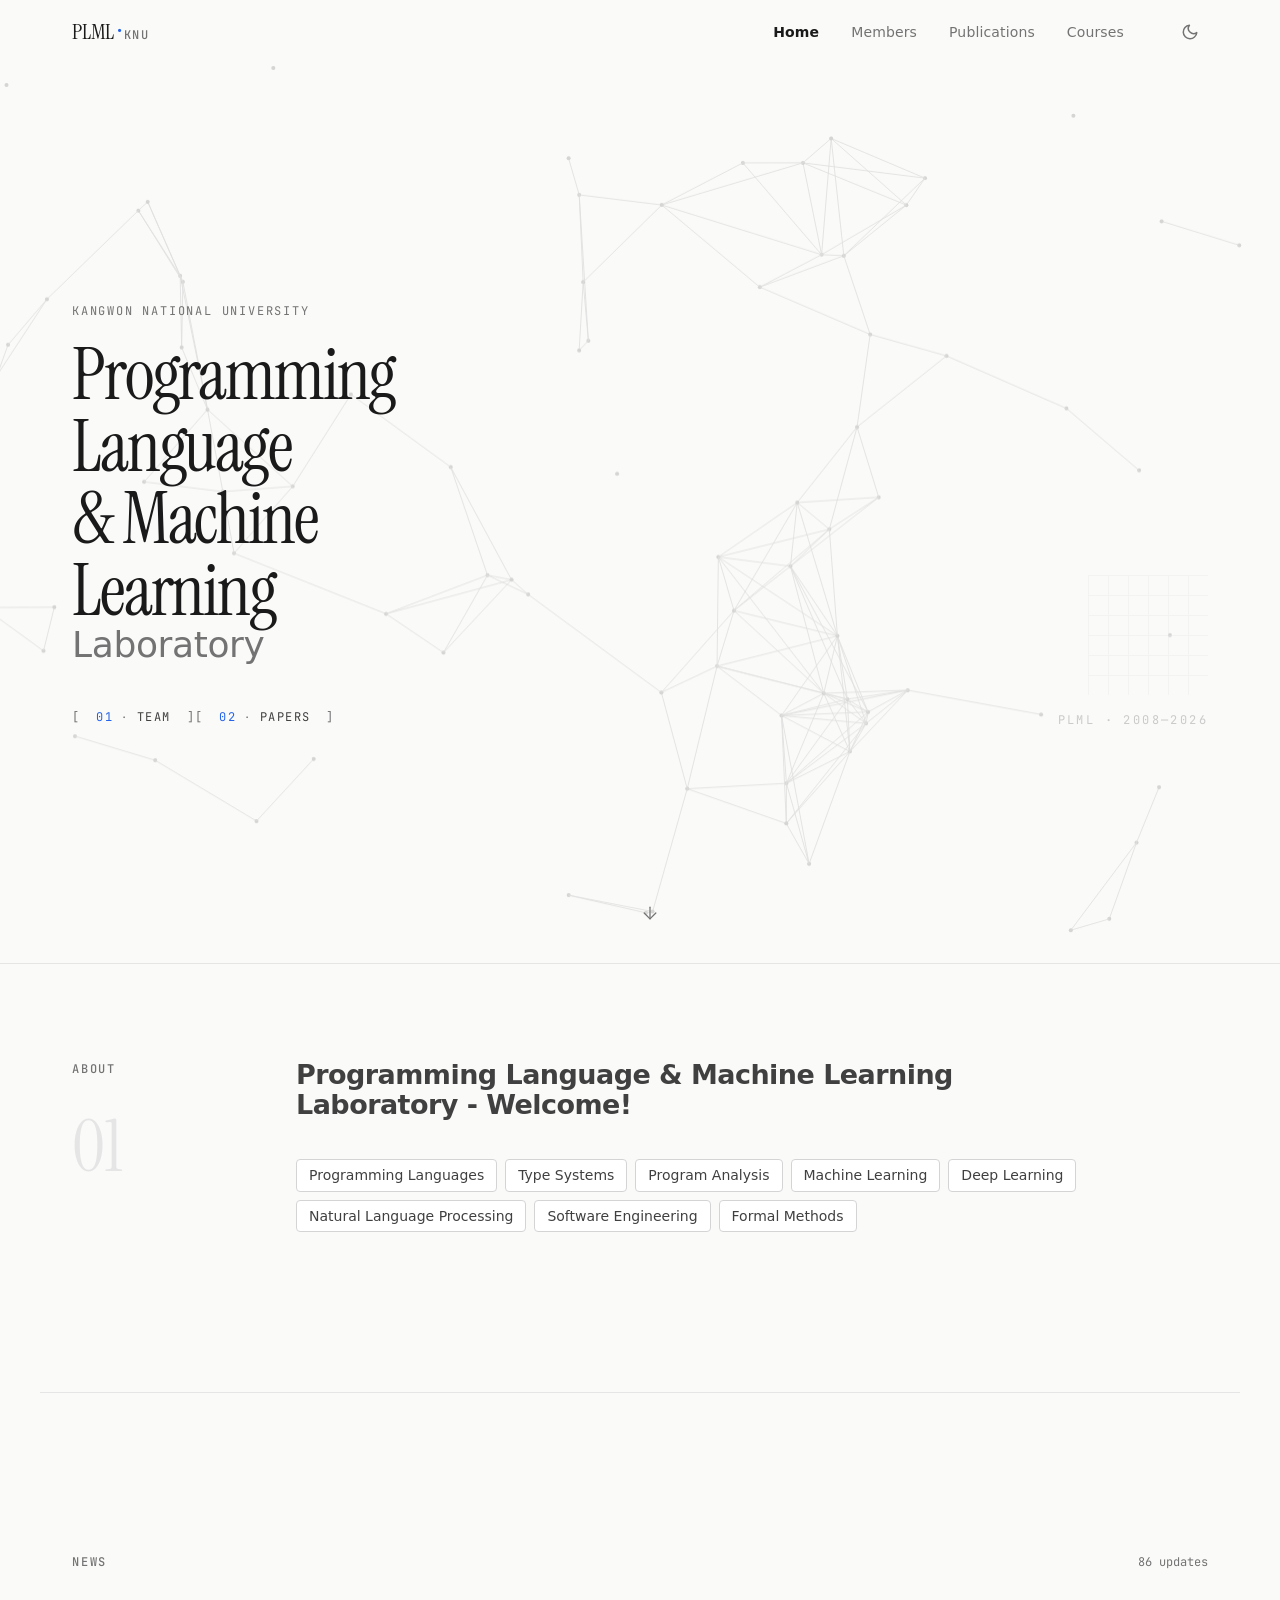
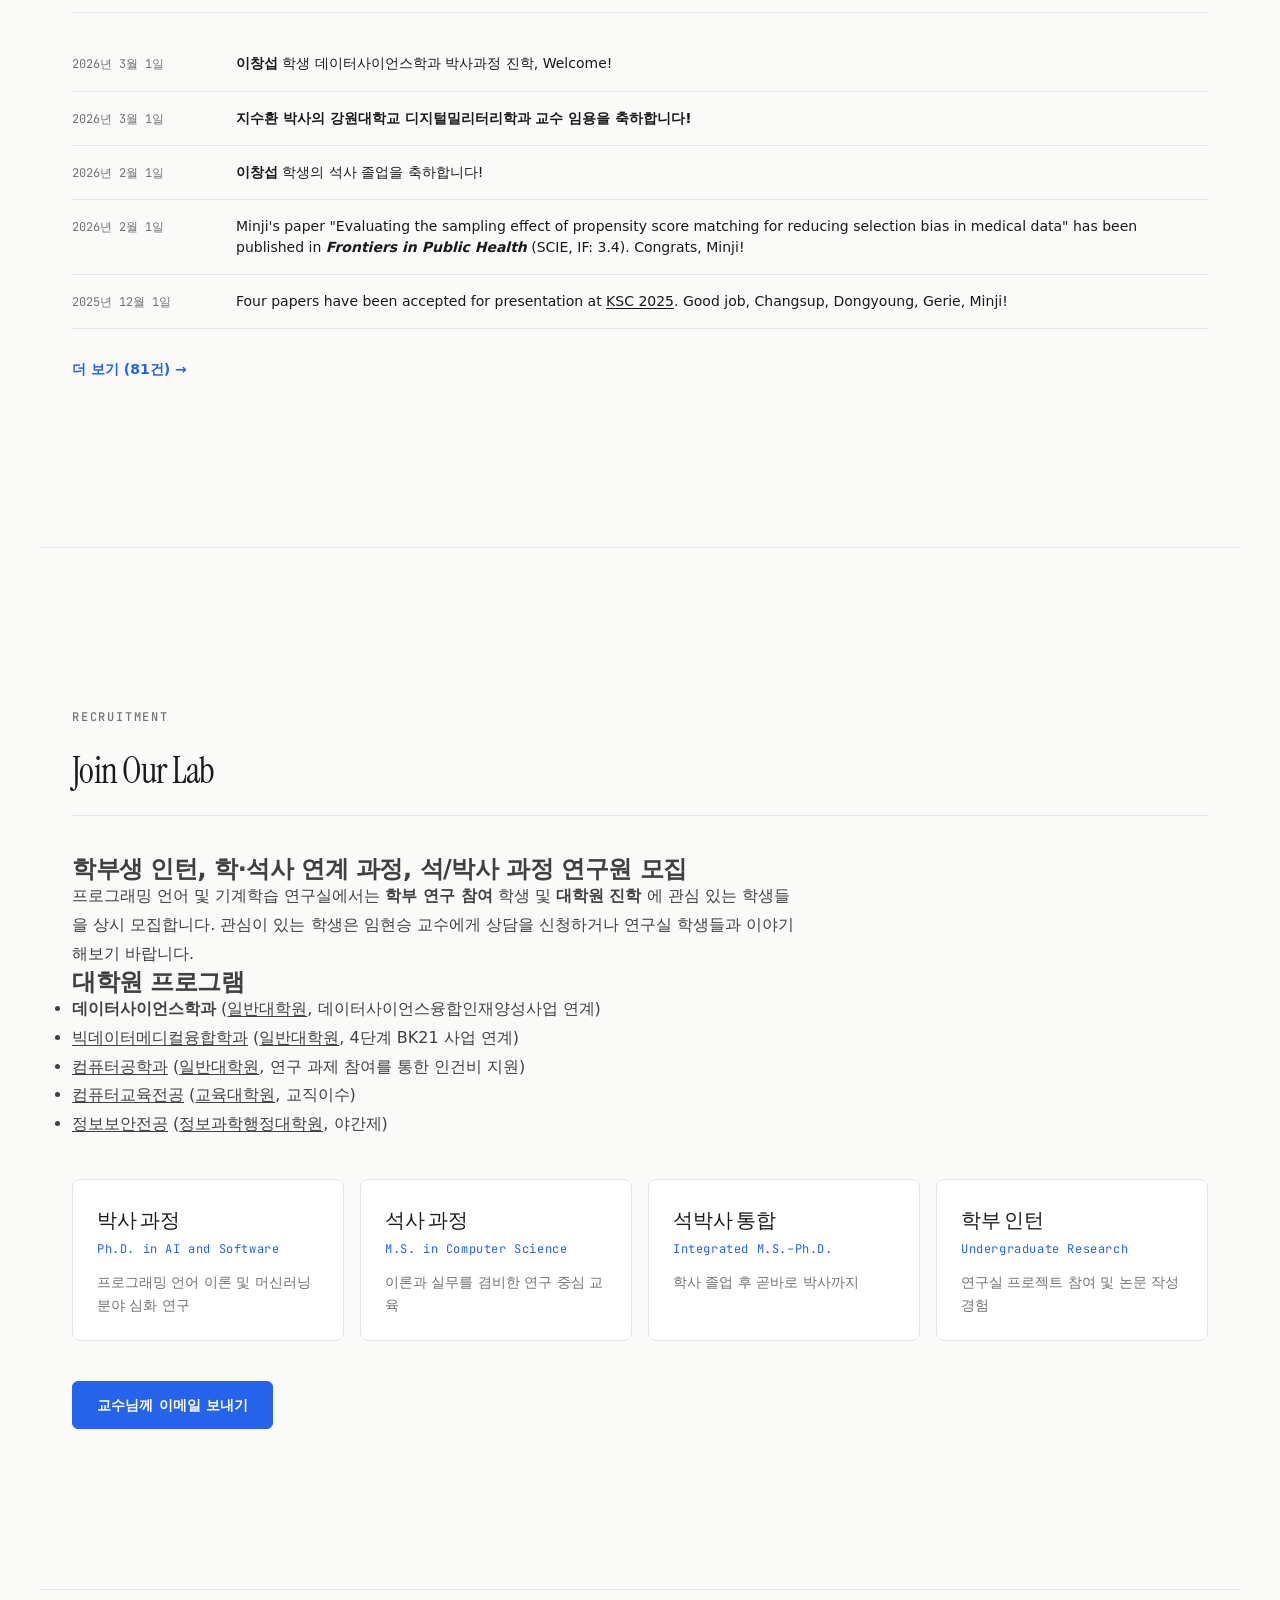
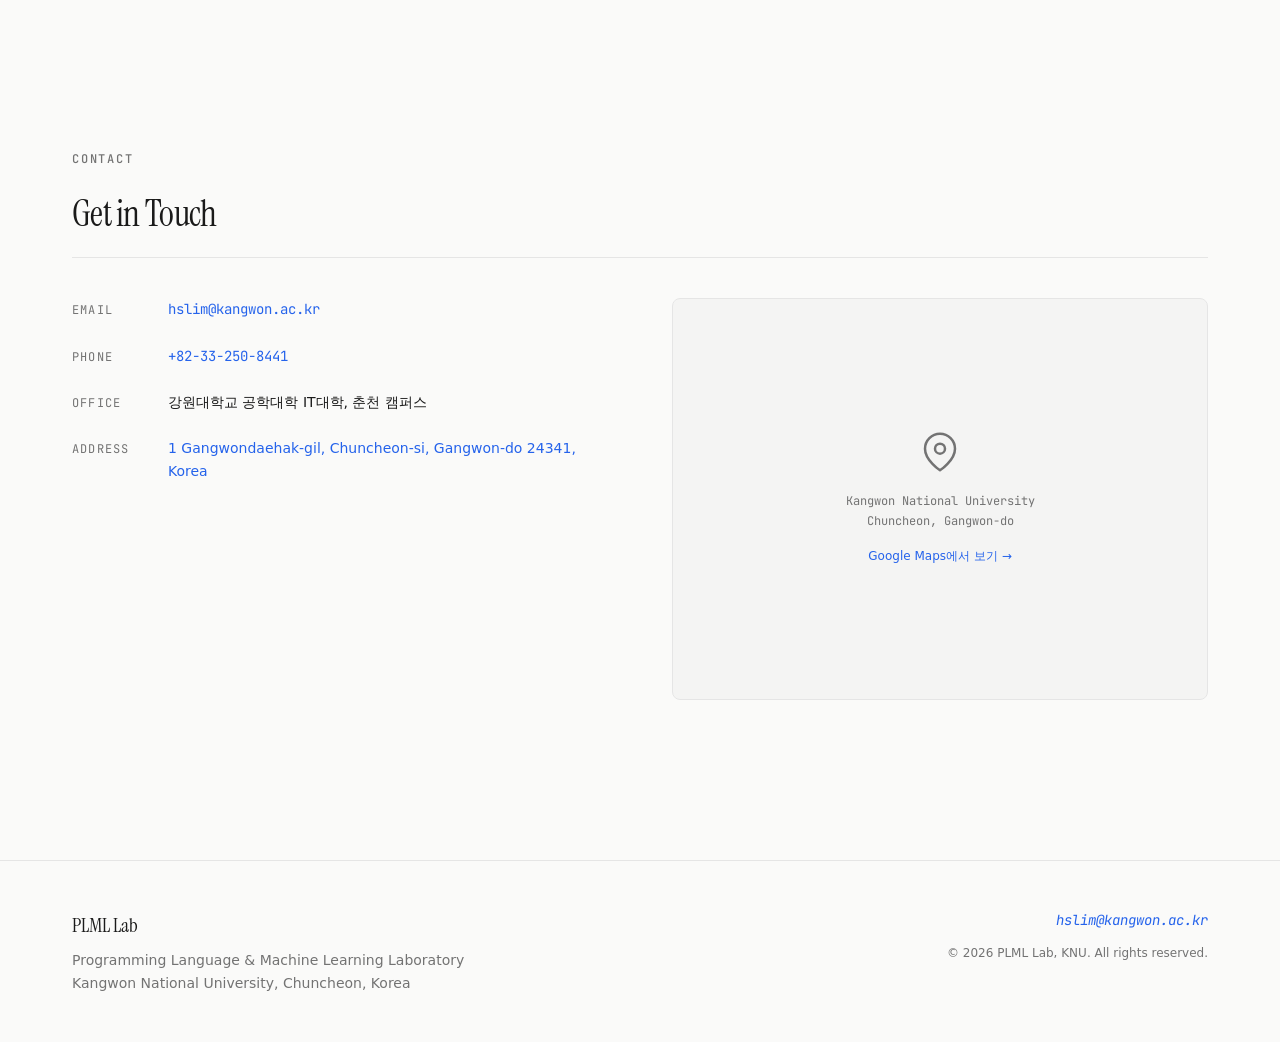
==== commit 1b6da978: "deploy: KNU-PLML-Lab/plml-data@b400e82372c465a3fa82335080fc96564f9dbb08" ====
--- a/index.html
+++ b/index.html
@@ -12,7 +12,7 @@
       rel="stylesheet"
     />
     <link rel="icon" type="image/svg+xml" href="/favicon.svg" />
-    <script type="module" crossorigin src="/assets/home-C88jYglT.js"></script>
+    <script type="module" crossorigin src="/assets/home-LN49_1Vr.js"></script>
     <link rel="modulepreload" crossorigin href="/assets/pages-Bg1tuYOx.js">
     <link rel="stylesheet" crossorigin href="/assets/pages-BsenNjY4.css">
   </head>
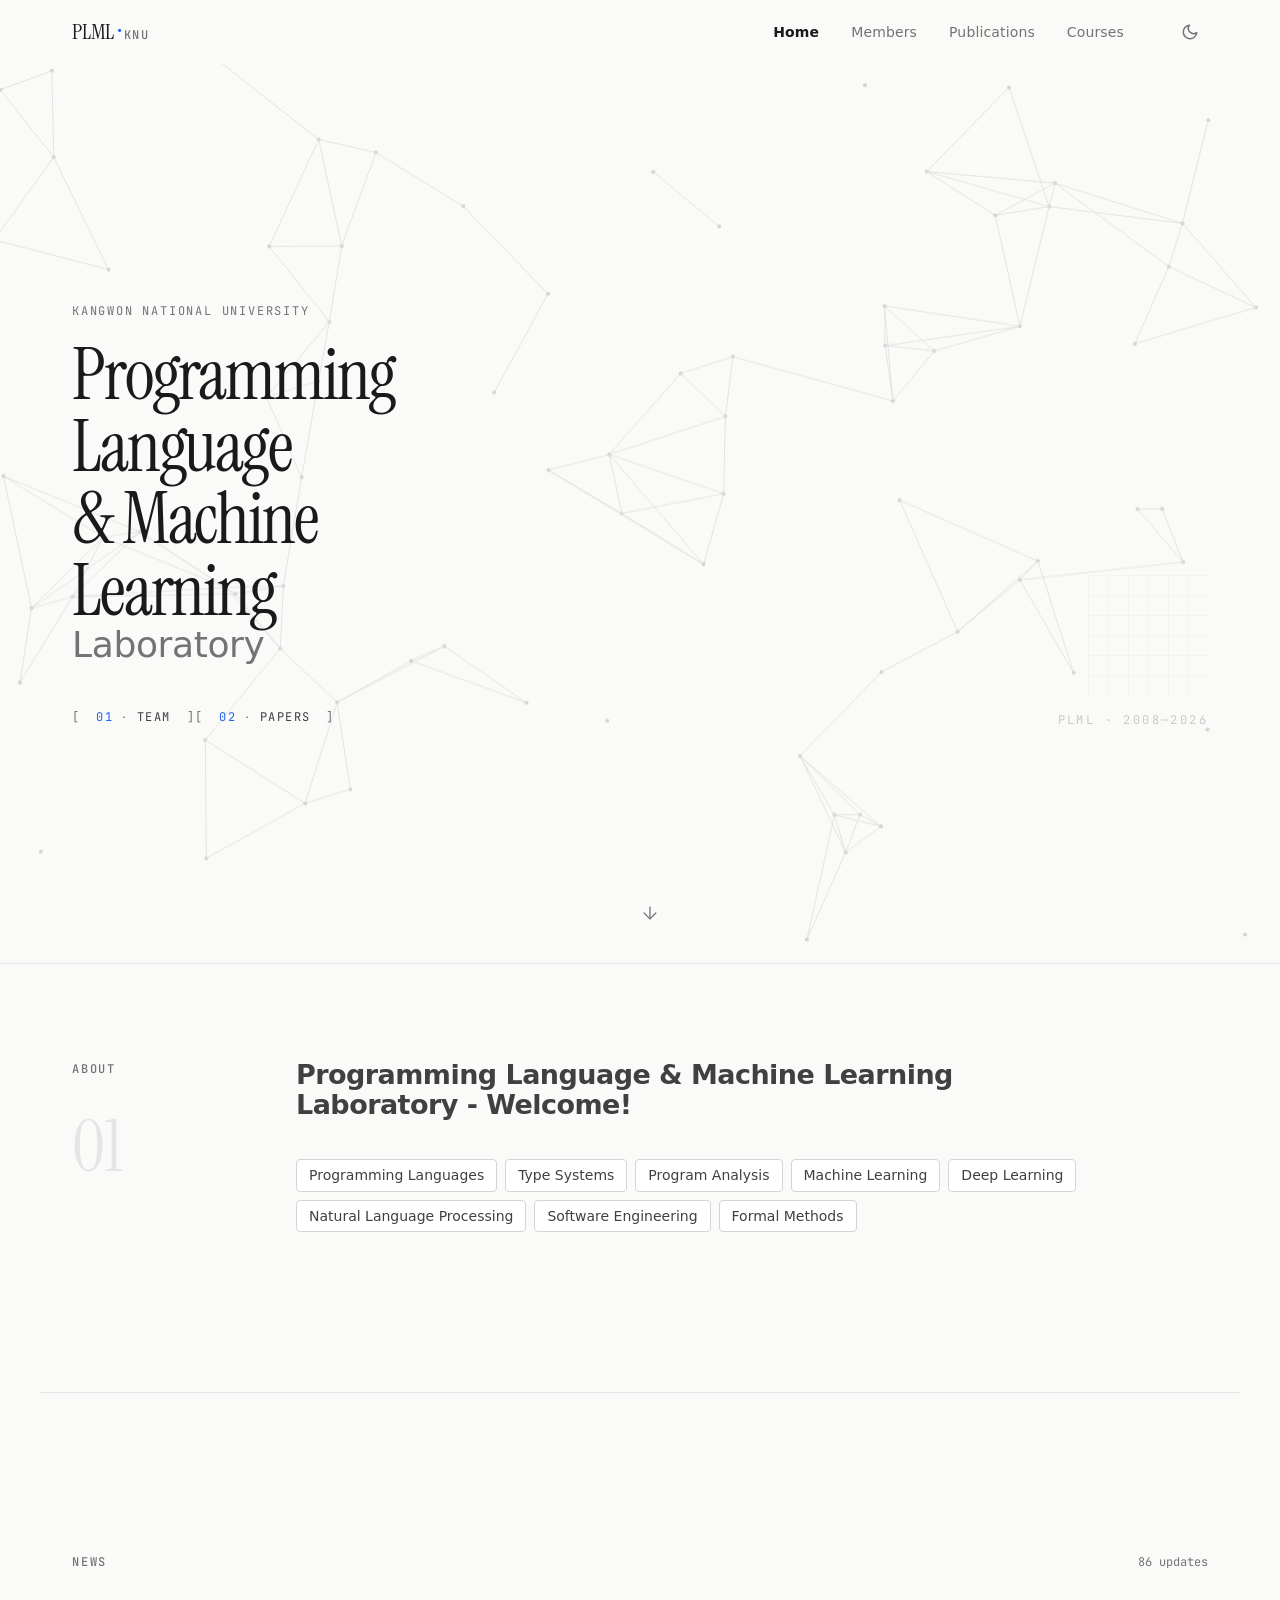
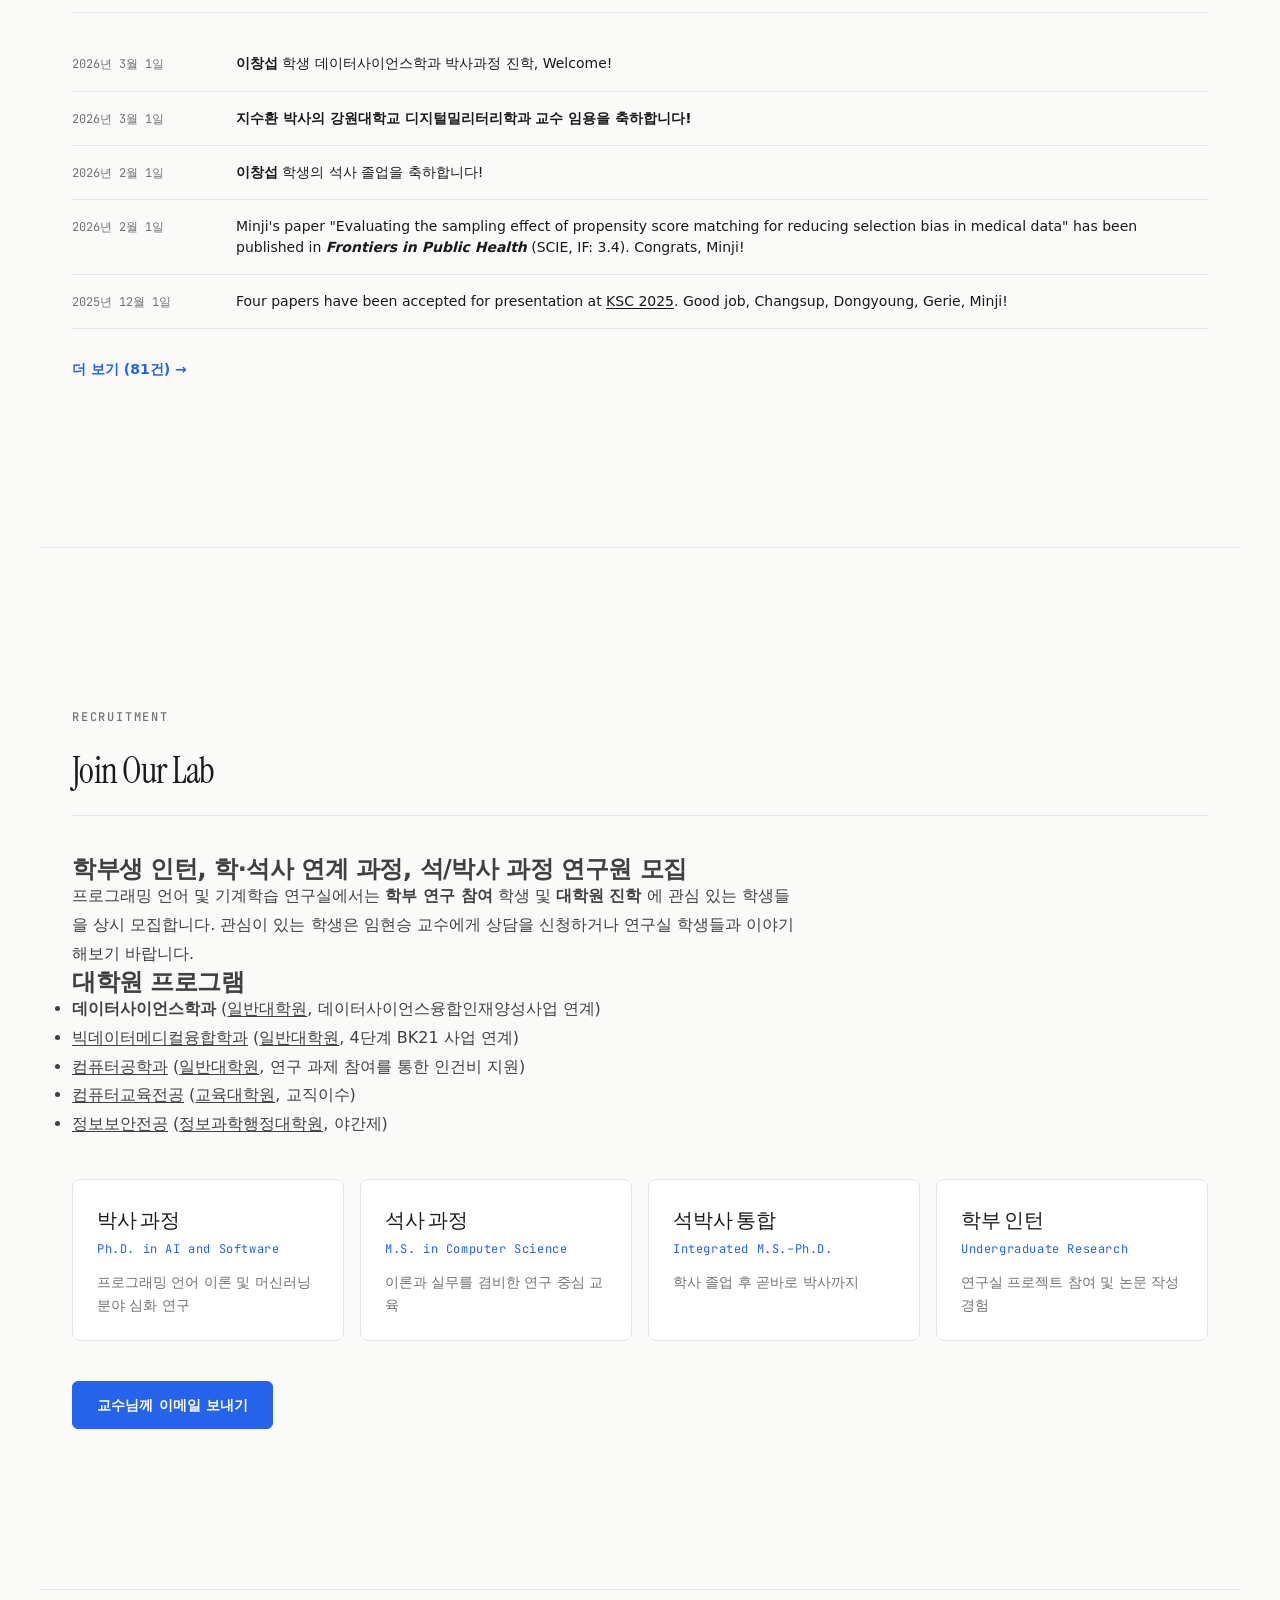
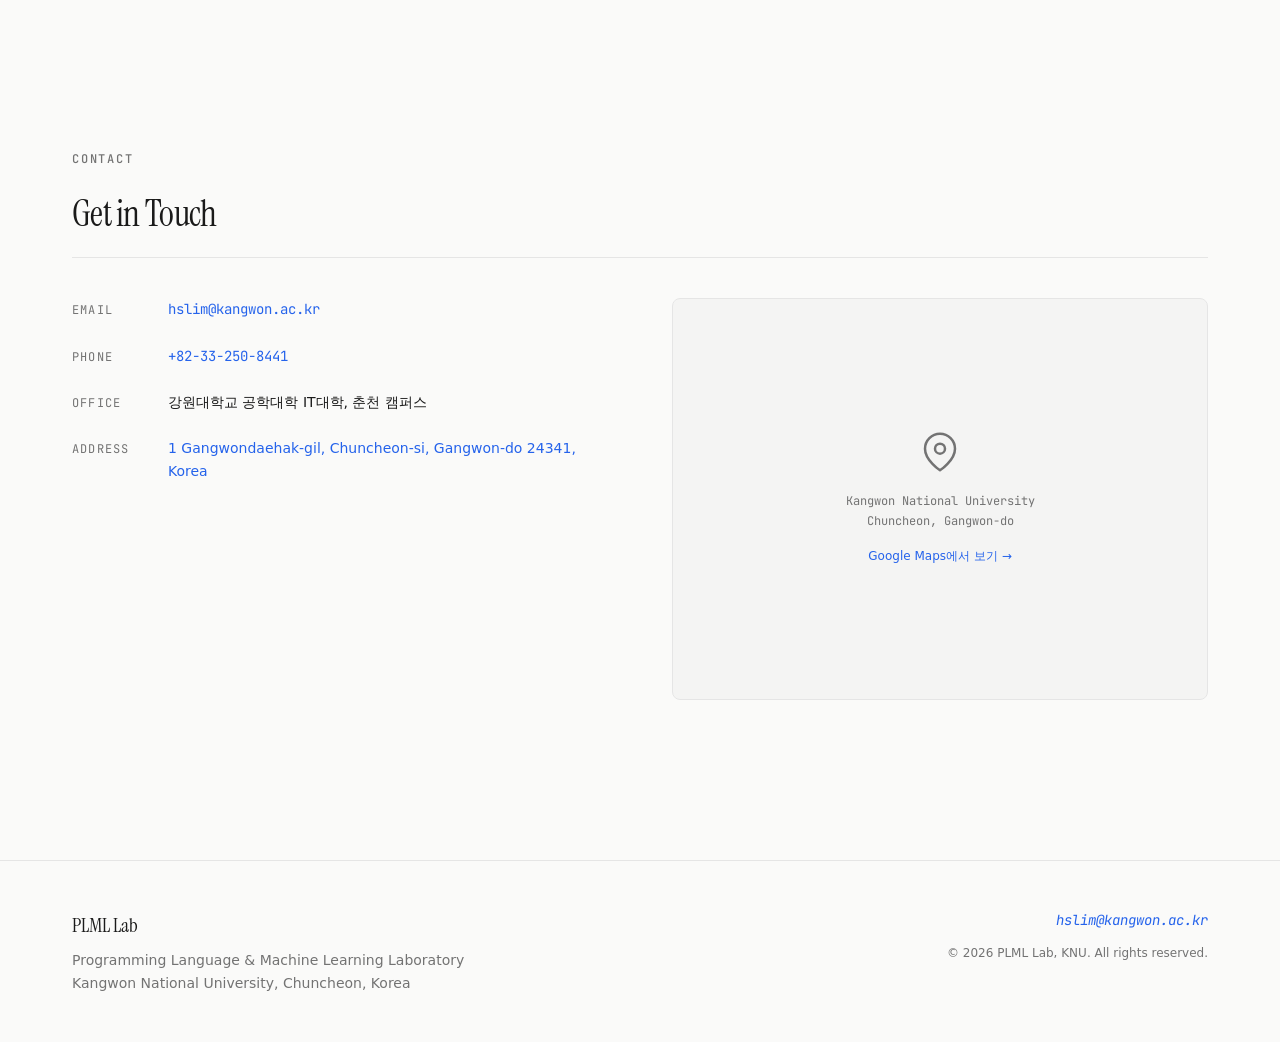
==== commit 65d268b2: "deploy: KNU-PLML-Lab/plml-page2@13f3579ef63630edd0e5a8dc3493163cb14e6b64" ====
--- a/index.html
+++ b/index.html
@@ -12,9 +12,9 @@
       rel="stylesheet"
     />
     <link rel="icon" type="image/svg+xml" href="/favicon.svg" />
-    <script type="module" crossorigin src="/assets/home-LN49_1Vr.js"></script>
-    <link rel="modulepreload" crossorigin href="/assets/pages-Bg1tuYOx.js">
-    <link rel="stylesheet" crossorigin href="/assets/pages-BsenNjY4.css">
+    <script type="module" crossorigin src="/assets/home-d-u05qwA.js"></script>
+    <link rel="modulepreload" crossorigin href="/assets/pages-DKGsCZR7.js">
+    <link rel="stylesheet" crossorigin href="/assets/pages-iTuhtYxd.css">
   </head>
   <body>
     <div id="root"></div>
--- a/assets/pages-iTuhtYxd.css
+++ b/assets/pages-iTuhtYxd.css
@@ -0,0 +1 @@
+@import"https://api.fontshare.com/v2/css?f[]=satoshi@400,500,700&display=swap";:root{--color-bg: #fafaf9;--color-surface: #ffffff;--color-surface-2: #f4f4f3;--color-text: #1a1a1a;--color-text-secondary: #404040;--color-muted: #737373;--color-border: #e5e5e5;--color-border-strong: #d4d4d4;--color-accent: #2563eb;--color-accent-hover: #1d4ed8;--color-accent-subtle: #eff6ff;--font-serif: "Instrument Serif", Georgia, serif;--font-sans: "Satoshi", system-ui, -apple-system, sans-serif;--font-mono: "JetBrains Mono", "Fira Code", monospace;--text-xs: .75rem;--text-sm: .875rem;--text-base: 1rem;--text-lg: 1.125rem;--text-xl: 1.25rem;--text-2xl: 1.5rem;--text-3xl: 1.875rem;--text-4xl: 2.25rem;--text-5xl: 3rem;--text-6xl: 3.75rem;--text-7xl: 4.5rem;--space-1: .25rem;--space-2: .5rem;--space-3: .75rem;--space-4: 1rem;--space-5: 1.25rem;--space-6: 1.5rem;--space-8: 2rem;--space-10: 2.5rem;--space-12: 3rem;--space-16: 4rem;--space-20: 5rem;--space-24: 6rem;--space-32: 8rem;--max-w: 1200px;--max-w-prose: 72ch;--nav-h: 64px;--transition-fast: .15s ease;--transition-base: .25s ease;--transition-slow: .4s ease;--transition-theme: background-color .3s ease, color .3s ease, border-color .3s ease;--shadow-sm: 0 1px 2px 0 rgb(0 0 0 / .05);--shadow: 0 1px 3px 0 rgb(0 0 0 / .1), 0 1px 2px -1px rgb(0 0 0 / .1);--shadow-md: 0 4px 6px -1px rgb(0 0 0 / .1), 0 2px 4px -2px rgb(0 0 0 / .1);--shadow-lg: 0 10px 15px -3px rgb(0 0 0 / .1), 0 4px 6px -4px rgb(0 0 0 / .1)}[data-theme=dark]{--color-bg: #0a0a0a;--color-surface: #141414;--color-surface-2: #1e1e1e;--color-text: #e8e8e8;--color-text-secondary: #c0c0c0;--color-muted: #8c8c8c;--color-border: #262626;--color-border-strong: #333333;--color-accent: #3b82f6;--color-accent-hover: #60a5fa;--color-accent-subtle: #1e3a5f20}*,*:before,*:after{box-sizing:border-box;margin:0;padding:0}html{scroll-behavior:smooth;-webkit-text-size-adjust:100%}body{font-family:var(--font-sans);font-size:var(--text-base);line-height:1.6;color:var(--color-text);background-color:var(--color-bg);transition:var(--transition-theme);-webkit-font-smoothing:antialiased;-moz-osx-font-smoothing:grayscale}h1,h2,h3,h4,h5,h6{line-height:1.1;font-weight:700;letter-spacing:-.02em}.serif{font-family:var(--font-serif);font-weight:400}.mono{font-family:var(--font-mono)}a{color:inherit;text-decoration:underline;text-underline-offset:2px}img{max-width:100%;display:block}button{cursor:pointer;border:none;background:none;font-family:inherit}.container{width:100%;max-width:var(--max-w);margin-inline:auto;padding-inline:var(--space-8)}@media(max-width:768px){.container{padding-inline:var(--space-5)}}.section{padding-block:var(--space-24)}@media(max-width:768px){.section{padding-block:var(--space-16)}}.section-label{font-family:var(--font-mono);font-size:var(--text-xs);font-weight:500;letter-spacing:.15em;text-transform:uppercase;color:var(--color-muted);margin-bottom:var(--space-6)}.section-divider{width:100%;height:1px;background-color:var(--color-border);margin-block:var(--space-16)}.accent{color:var(--color-accent)}.reveal{opacity:0;transform:translateY(24px);transition:opacity .7s ease,transform .7s ease}.reveal.visible{opacity:1;transform:translateY(0)}.reveal-delay-1{transition-delay:.1s}.reveal-delay-2{transition-delay:.2s}.reveal-delay-3{transition-delay:.3s}.reveal-delay-4{transition-delay:.4s}:focus-visible{outline:2px solid var(--color-accent);outline-offset:2px;border-radius:2px}::-webkit-scrollbar{width:8px}::-webkit-scrollbar-track{background:var(--color-bg)}::-webkit-scrollbar-thumb{background:var(--color-border-strong);border-radius:4px}::selection{background:var(--color-accent);color:#fff}.badge{display:inline-flex;align-items:center;padding:2px var(--space-2);font-family:var(--font-mono);font-size:var(--text-xs);font-weight:500;border:1px solid var(--color-border);border-radius:3px;color:var(--color-muted);background:var(--color-surface-2);white-space:nowrap}.external-icon{display:inline-block;width:14px;height:14px;vertical-align:middle;margin-left:4px;opacity:.6}@keyframes fadeUp{0%{opacity:0;transform:translateY(20px)}to{opacity:1;transform:translateY(0)}}@keyframes fadeIn{0%{opacity:0}to{opacity:1}}@keyframes slideInLeft{0%{opacity:0;transform:translate(-20px)}to{opacity:1;transform:translate(0)}}@keyframes scaleIn{0%{opacity:0;transform:scale(.97)}to{opacity:1;transform:scale(1)}}.page-enter{animation:fadeUp .5s ease both}.hero-line{overflow:hidden}.hero-line-inner{display:block;animation:fadeUp .8s cubic-bezier(.16,1,.3,1) both}.hero-line:nth-child(1) .hero-line-inner{animation-delay:0s}.hero-line:nth-child(2) .hero-line-inner{animation-delay:.08s}.hero-line:nth-child(3) .hero-line-inner{animation-delay:.16s}.hero-line:nth-child(4) .hero-line-inner{animation-delay:.24s}.hero-line:nth-child(5) .hero-line-inner{animation-delay:.32s}.hover-line{position:relative;display:inline-block}.hover-line:after{content:"";position:absolute;left:0;bottom:-1px;width:0;height:1px;background:currentColor;transition:width .3s ease}.hover-line:hover:after{width:100%}.accent-bar{position:relative;padding-left:var(--space-4);transition:padding-left var(--transition-base)}.accent-bar:before{content:"";position:absolute;left:0;top:0;height:100%;width:2px;background:var(--color-accent);opacity:0;transform:scaleY(0);transform-origin:top;transition:opacity var(--transition-base),transform var(--transition-base)}.accent-bar:hover:before{opacity:1;transform:scaleY(1)}@keyframes bounce{0%,to{transform:translateY(0)}50%{transform:translateY(6px)}}.scroll-indicator{animation:bounce 2s ease-in-out infinite}@keyframes shimmer{0%{background-position:-200% 0}to{background-position:200% 0}}.skeleton{background:linear-gradient(90deg,var(--color-surface-2) 25%,var(--color-border) 50%,var(--color-surface-2) 75%);background-size:200% 100%;animation:shimmer 1.5s ease-in-out infinite;border-radius:4px}@keyframes rotateFull{0%{transform:rotate(0)}to{transform:rotate(360deg)}}.theme-icon-enter{animation:rotateFull .4s ease}.navbar{position:fixed;top:0;left:0;right:0;z-index:100;height:var(--nav-h);transition:background-color .3s ease,box-shadow .3s ease,backdrop-filter .3s ease}.navbar a{text-decoration:none}.navbar--scrolled{background-color:color-mix(in srgb,var(--color-bg) 85%,transparent);backdrop-filter:blur(12px);-webkit-backdrop-filter:blur(12px);box-shadow:0 1px 0 var(--color-border)}.navbar__inner{height:100%;display:flex;align-items:center;gap:var(--space-8)}.navbar__logo{display:flex;align-items:baseline;gap:4px;font-size:var(--text-lg);font-weight:700;letter-spacing:-.01em;flex-shrink:0;transition:opacity var(--transition-fast)}.navbar__logo:hover{opacity:.75}.navbar__logo-text{font-family:var(--font-serif);font-size:1.35rem}.navbar__logo-dot{color:var(--color-accent);font-family:var(--font-serif);font-size:1.35rem}.navbar__logo-sub{font-family:var(--font-mono);font-size:var(--text-xs);font-weight:500;letter-spacing:.1em;color:var(--color-muted)}.navbar__links{display:flex;align-items:center;gap:var(--space-8);margin-left:auto}.navbar__link{font-size:var(--text-sm);font-weight:500;color:var(--color-muted);letter-spacing:.01em;transition:color var(--transition-fast);padding-block:var(--space-1)}.navbar__link:hover,.navbar__link--active{color:var(--color-text)}.navbar__link--active{font-weight:600}.navbar__actions{display:flex;align-items:center;gap:var(--space-3);margin-left:var(--space-4)}.theme-toggle{display:flex;align-items:center;justify-content:center;width:36px;height:36px;border-radius:8px;color:var(--color-muted);transition:color var(--transition-fast),background-color var(--transition-fast)}.theme-toggle:hover{color:var(--color-text);background-color:var(--color-surface-2)}.navbar__hamburger{display:none;flex-direction:column;justify-content:center;gap:5px;width:36px;height:36px;padding:8px;border-radius:8px;transition:background-color var(--transition-fast)}.navbar__hamburger:hover{background-color:var(--color-surface-2)}.navbar__hamburger span{display:block;width:100%;height:1.5px;background-color:var(--color-text);transition:transform .3s ease,opacity .3s ease;transform-origin:center}.navbar__hamburger.is-open span:nth-child(1){transform:translateY(6.5px) rotate(45deg)}.navbar__hamburger.is-open span:nth-child(2){opacity:0;transform:scaleX(0)}.navbar__hamburger.is-open span:nth-child(3){transform:translateY(-6.5px) rotate(-45deg)}.navbar__mobile{display:none;position:absolute;top:var(--nav-h);left:0;right:0;background-color:var(--color-surface);border-bottom:1px solid var(--color-border);padding:var(--space-4) 0;transform:translateY(-8px);opacity:0;pointer-events:none;transition:transform .25s ease,opacity .25s ease}.navbar__mobile.is-open{transform:translateY(0);opacity:1;pointer-events:auto}.navbar__mobile-links{display:flex;flex-direction:column}.navbar__mobile-link{padding:var(--space-3) var(--space-5);font-size:var(--text-base);font-weight:500;color:var(--color-muted);transition:color var(--transition-fast),background-color var(--transition-fast)}.navbar__mobile-link:hover,.navbar__mobile-link.navbar__link--active{color:var(--color-text);background-color:var(--color-surface-2)}@media(max-width:768px){.navbar__links{display:none}.navbar__actions{margin-left:auto}.navbar__hamburger{display:flex}.navbar__mobile{display:block}}.page-wrapper{padding-top:var(--nav-h);min-height:100vh;display:flex;flex-direction:column}.page-wrapper>main{flex:1}.footer{border-top:1px solid var(--color-border);padding-block:var(--space-12);margin-top:var(--space-16)}.footer a{text-decoration:none}.footer__inner{display:flex;justify-content:space-between;align-items:flex-start;gap:var(--space-8)}.footer__logo{font-family:var(--font-serif);font-size:var(--text-xl);display:block;margin-bottom:var(--space-2)}.footer__desc{font-size:var(--text-sm);color:var(--color-muted);line-height:1.6}.footer__right{text-align:right}.footer__email{font-family:var(--font-mono);font-size:var(--text-sm);color:var(--color-accent);display:block;margin-bottom:var(--space-3);transition:color var(--transition-fast)}.footer__email:hover{color:var(--color-accent-hover)}.footer__copy{font-size:var(--text-xs);color:var(--color-muted)}@media(max-width:640px){.footer__inner{flex-direction:column}.footer__right{text-align:left}}.btn{display:inline-flex;align-items:center;gap:var(--space-2);padding:var(--space-3) var(--space-6);font-size:var(--text-sm);font-weight:600;letter-spacing:.01em;text-decoration:none;border-radius:6px;border:1.5px solid transparent;transition:background-color var(--transition-fast),border-color var(--transition-fast),color var(--transition-fast),transform var(--transition-fast);white-space:nowrap}.btn:active{transform:translateY(1px)}.btn--primary{background:var(--color-accent);border-color:var(--color-accent);color:#fff}.btn--primary:hover{background:var(--color-accent-hover);border-color:var(--color-accent-hover)}.btn--secondary{background:transparent;border-color:var(--color-border-strong);color:var(--color-text)}.btn--secondary:hover{border-color:var(--color-text);background:var(--color-surface-2)}.hero{min-height:100svh;display:flex;flex-direction:column;justify-content:center;position:relative;overflow:hidden;border-bottom:1px solid var(--color-border)}.hero .pg-canvas{position:absolute!important;top:0;left:0;width:100%!important;height:100%!important;z-index:0;pointer-events:none;opacity:.2}[data-theme=dark] .hero .pg-canvas{opacity:.55}.hero__inner,.hero__scroll-indicator{position:relative;z-index:1}.hero__inner{display:grid;grid-template-columns:1fr auto;align-items:end;gap:var(--space-16);padding-block:var(--space-32)}.hero__title{font-size:clamp(var(--text-5xl),8vw,var(--text-7xl));line-height:1;letter-spacing:-.03em;margin-bottom:var(--space-8)}.hero__title .serif{font-size:inherit;letter-spacing:inherit}.hero-line--sub .hero-line-inner{font-family:var(--font-sans);font-size:clamp(var(--text-2xl),4vw,var(--text-4xl));font-weight:400;color:var(--color-muted);letter-spacing:-.01em;animation-delay:.32s}.hero__pl-logo{width:100px;height:auto}.hero__eyebrow{margin-bottom:var(--space-4)}.hero__actions{display:flex;gap:var(--space-8);margin-top:var(--space-10)}.hero__chip{display:inline-flex;align-items:center;gap:var(--space-2);padding:.2rem 0;font-family:var(--font-mono);font-size:var(--text-xs);letter-spacing:.12em;color:var(--color-text-secondary);text-decoration:none;transition:color var(--transition-fast)}.hero__chip:before{content:"[";color:var(--color-muted);margin-right:var(--space-2)}.hero__chip:after{content:"]";color:var(--color-muted);margin-left:var(--space-2)}.hero__chip:hover{color:var(--color-text)}.hero__chip:hover:before,.hero__chip:hover:after{color:var(--color-text-secondary)}.hero__chip-num{color:var(--color-accent)}.hero__chip-sep{color:var(--color-muted);font-size:.65rem}.hero__deco{display:flex;flex-direction:column;align-items:flex-end;gap:var(--space-4);opacity:.35;user-select:none}.hero__deco-grid{width:120px;height:120px;background-image:linear-gradient(var(--color-border) 1px,transparent 1px),linear-gradient(90deg,var(--color-border) 1px,transparent 1px);background-size:20px 20px;position:relative}.hero__deco-grid .hero__pl-logo{position:absolute;top:50%;left:50%;transform:translate(-50%,-50%);z-index:1;opacity:1}.hero__deco-label{font-size:var(--text-xs);letter-spacing:.2em;color:var(--color-muted)}.hero__scroll-indicator{position:absolute;bottom:var(--space-8);left:50%;transform:translate(-50%);color:var(--color-muted)}@media(max-width:768px){.hero__inner{grid-template-columns:1fr;padding-block:var(--space-20)}.hero__deco{display:none}.hero__actions{flex-wrap:wrap}}.about__grid{display:grid;grid-template-columns:160px 1fr;gap:var(--space-16);align-items:start}.about__number{font-size:var(--text-7xl);color:var(--color-border);line-height:1;margin-top:var(--space-8);user-select:none}.about__text{font-size:var(--text-lg);line-height:1.75;color:var(--color-text-secondary);max-width:var(--max-w-prose);margin-bottom:var(--space-10)}.about__text p+p{margin-top:var(--space-4)}.about__keywords{display:flex;flex-wrap:wrap;gap:var(--space-2)}.about__keyword{padding:var(--space-1) var(--space-3);font-size:var(--text-sm);font-weight:500;border:1px solid var(--color-border-strong);border-radius:4px;color:var(--color-text-secondary);background:var(--color-surface);transition:border-color var(--transition-fast),color var(--transition-fast)}.about__keyword:hover{border-color:var(--color-accent);color:var(--color-accent)}@media(max-width:768px){.about__grid{grid-template-columns:1fr;gap:var(--space-6)}.about__number{display:none}}.news-feed__header{display:flex;align-items:baseline;justify-content:space-between;margin-bottom:var(--space-6);border-bottom:1px solid var(--color-border);padding-bottom:var(--space-4)}.news-feed__count{font-size:var(--text-xs);color:var(--color-muted)}.news-feed__list{list-style:none}.news-item{display:grid;grid-template-columns:140px 1fr auto;align-items:baseline;gap:var(--space-6);padding-block:var(--space-4);border-bottom:1px solid var(--color-border);animation:fadeIn .5s ease both;transition:background-color var(--transition-fast)}.news-item:hover{background-color:var(--color-surface-2);margin-inline:calc(-1 * var(--space-3));padding-inline:var(--space-3);border-radius:6px}.news-item--pinned .news-item__title:before{content:"📌 ";font-size:.8em}.news-item__date{font-size:var(--text-xs);color:var(--color-muted);white-space:nowrap}.news-item__title{font-size:var(--text-sm);line-height:1.5;color:var(--color-text)}.news-feed__more{margin-top:var(--space-6);font-size:var(--text-sm);font-weight:600;color:var(--color-accent);padding:var(--space-2) 0;transition:color var(--transition-fast)}.news-feed__more:hover{color:var(--color-accent-hover)}@media(max-width:640px){.news-item{grid-template-columns:1fr;gap:var(--space-1)}}.recruit__header{margin-bottom:var(--space-10);border-bottom:1px solid var(--color-border);padding-bottom:var(--space-6)}.recruit__title{font-size:var(--text-4xl);margin-top:var(--space-2)}.recruit__body{display:grid;gap:var(--space-10)}.recruit__text{font-size:var(--text-base);line-height:1.8;color:var(--color-text-secondary);max-width:var(--max-w-prose)}.recruit__text p+p{margin-top:var(--space-3)}.recruit__grid{display:grid;grid-template-columns:repeat(auto-fit,minmax(220px,1fr));gap:var(--space-4)}.recruit__card{padding:var(--space-6);border:1px solid var(--color-border);border-radius:8px;background:var(--color-surface);transition:border-color var(--transition-fast),box-shadow var(--transition-fast)}.recruit__card:hover{border-color:var(--color-accent);box-shadow:var(--shadow-md)}.recruit__card-degree{font-size:var(--text-xl);margin-bottom:var(--space-1)}.recruit__card-desc{font-size:var(--text-xs);color:var(--color-accent);letter-spacing:.05em;margin-bottom:var(--space-3)}.recruit__card-detail{font-size:var(--text-sm);color:var(--color-muted);line-height:1.6}.recruit__cta-row{display:flex;gap:var(--space-3)}.contact__header{margin-bottom:var(--space-10);border-bottom:1px solid var(--color-border);padding-bottom:var(--space-6)}.contact__title{font-size:var(--text-4xl);margin-top:var(--space-2)}.contact__grid{display:grid;grid-template-columns:1fr 1fr;gap:var(--space-16);align-items:start}.contact__grid a{text-decoration:none}.contact__list{display:flex;flex-direction:column;gap:var(--space-6)}.contact__item{display:grid;grid-template-columns:80px 1fr;gap:var(--space-4);align-items:baseline}.contact__label{font-size:var(--text-xs);letter-spacing:.1em;text-transform:uppercase;color:var(--color-muted)}.contact__value{font-size:var(--text-sm);line-height:1.6}.contact__link{color:var(--color-accent);transition:color var(--transition-fast)}.contact__link:hover{color:var(--color-accent-hover)}.contact__map-placeholder{border:1px solid var(--color-border);border-radius:8px;background:var(--color-surface-2);aspect-ratio:4/3;display:flex;align-items:center;justify-content:center}.contact__map-inner{display:flex;flex-direction:column;align-items:center;gap:var(--space-2)}.contact__map-link{font-size:var(--text-xs);color:var(--color-accent);margin-top:var(--space-2);transition:color var(--transition-fast)}.contact__map-link:hover{color:var(--color-accent-hover)}@media(max-width:768px){.contact__grid{grid-template-columns:1fr}.contact__item{grid-template-columns:70px 1fr}}.page-header{padding-block:var(--space-16) var(--space-10);border-bottom:1px solid var(--color-border);margin-bottom:var(--space-12)}.page-header__label{font-family:var(--font-mono);font-size:var(--text-xs);letter-spacing:.15em;text-transform:uppercase;color:var(--color-muted);margin-bottom:var(--space-3)}.page-header__title{font-family:var(--font-serif);font-size:var(--text-5xl);letter-spacing:-.02em}.professor-section{margin-bottom:var(--space-16)}.professor-card{display:grid;grid-template-columns:200px 1fr;gap:var(--space-10);padding:var(--space-8);border:1px solid var(--color-border);border-radius:12px;background:var(--color-surface)}.professor-card__photo{align-self:start;border-radius:8px;overflow:hidden;background:var(--color-surface-2)}.professor-card__photo img{width:100%;height:auto;min-height:120px;max-height:280px;object-fit:cover;object-position:top}.professor-card__photo-placeholder{width:100%;min-height:120px;aspect-ratio:3 / 4;display:flex;align-items:center;justify-content:center;font-family:var(--font-serif);font-size:var(--text-4xl);color:var(--color-border-strong)}.professor-card__name{font-family:var(--font-serif);font-size:var(--text-3xl);margin-bottom:var(--space-1)}.professor-card__role{font-family:var(--font-mono);font-size:var(--text-xs);letter-spacing:.1em;color:var(--color-muted);text-transform:uppercase;margin-bottom:var(--space-4)}.professor-card__areas{display:flex;flex-wrap:wrap;gap:var(--space-2);margin-bottom:var(--space-5)}.professor-card__links{display:flex;gap:var(--space-3);flex-wrap:wrap}.professor-card__link{display:inline-flex;align-items:center;gap:var(--space-1);font-size:var(--text-sm);font-family:var(--font-mono);color:var(--color-accent);text-decoration:none;transition:color var(--transition-fast)}.professor-card__link:hover{color:var(--color-accent-hover)}@media(max-width:640px){.professor-card{grid-template-columns:1fr}.professor-card__photo{width:120px}}.members-section{margin-bottom:var(--space-12)}.members-section__title{font-size:var(--text-sm);font-weight:600;letter-spacing:.05em;color:var(--color-muted);text-transform:uppercase;font-family:var(--font-mono);border-bottom:1px solid var(--color-border);padding-bottom:var(--space-3);margin-bottom:var(--space-6)}.member-grid{display:grid;grid-template-columns:repeat(auto-fill,minmax(180px,1fr));gap:var(--space-4)}.member-card{display:flex;flex-direction:column;align-items:center;text-align:center;padding:var(--space-5);border:1px solid var(--color-border);border-radius:10px;background:var(--color-surface);transition:border-color var(--transition-fast),box-shadow var(--transition-fast)}.member-card:hover{border-color:var(--color-border-strong);box-shadow:var(--shadow)}.member-card__photo{width:80px;height:100px;border-radius:8px;overflow:hidden;background:var(--color-surface-2);margin-bottom:var(--space-3)}.member-card__photo img{width:100%;height:100%;object-fit:cover}.member-card__photo-placeholder{width:100%;height:100%;display:flex;align-items:center;justify-content:center;font-size:var(--text-xl);color:var(--color-muted);font-family:var(--font-serif)}.member-card__name{font-size:var(--text-sm);font-weight:600;margin-bottom:var(--space-1)}.member-card__role{font-size:var(--text-xs);color:var(--color-muted);font-family:var(--font-mono)}.member-card__link{margin-top:var(--space-2);font-size:var(--text-xs);color:var(--color-accent);text-decoration:none;transition:color var(--transition-fast)}.member-card__link:hover{color:var(--color-accent-hover)}.alumni-section{margin-top:var(--space-16);padding-top:var(--space-10);border-top:1px solid var(--color-border)}.alumni-section__title{font-family:var(--font-serif);font-size:var(--text-3xl);margin-bottom:var(--space-8)}.alumni-group{margin-bottom:var(--space-8)}.alumni-group__label{font-family:var(--font-mono);font-size:var(--text-xs);letter-spacing:.15em;text-transform:uppercase;color:var(--color-muted);border-bottom:1px solid var(--color-border);padding-bottom:var(--space-2);margin-bottom:var(--space-4)}.alumni-list{display:grid;gap:var(--space-3)}.alumni-item{display:grid;grid-template-columns:1fr auto;gap:var(--space-4);padding:var(--space-3) var(--space-4);border-radius:6px;transition:background-color var(--transition-fast)}.alumni-item:hover{background:var(--color-surface-2)}.alumni-item__name{font-size:var(--text-sm);font-weight:600;margin-bottom:2px}.alumni-item__info{font-size:var(--text-xs);color:var(--color-muted);line-height:1.5}.alumni-item__grad{font-family:var(--font-mono);font-size:var(--text-xs);color:var(--color-muted);white-space:nowrap;align-self:start}.pub-page{position:relative}.pub-bg-canvas-wrap{position:fixed;top:-15%;left:0;width:100%;height:130%;z-index:0;pointer-events:none;overflow:hidden;will-change:transform}.pub-bg-canvas{width:100%;height:100%;opacity:.15}[data-theme=dark] .pub-bg-canvas{opacity:.4}.pub-page>.container{position:relative;z-index:1}.pub-filters{display:flex;gap:0;border:1px solid var(--color-border);border-radius:8px;overflow:hidden;width:fit-content;margin-bottom:var(--space-10)}.pub-filter-btn{padding:var(--space-2) var(--space-6);font-size:var(--text-sm);font-weight:500;color:var(--color-muted);background:var(--color-surface);border:none;transition:background-color var(--transition-fast),color var(--transition-fast)}.pub-filter-btn+.pub-filter-btn{border-left:1px solid var(--color-border)}.pub-filter-btn--active,.pub-filter-btn:hover{background:var(--color-surface-2);color:var(--color-text)}.pub-filter-btn--active{font-weight:600;color:var(--color-accent)}.pub-year-group{margin-bottom:var(--space-12)}.pub-year-label{font-family:var(--font-serif);font-size:var(--text-4xl);color:var(--color-border-strong);margin-bottom:var(--space-4);line-height:1}.pub-list{list-style:none;display:grid;gap:var(--space-1)}.pub-item{position:relative;padding:var(--space-5) var(--space-5) var(--space-5) var(--space-8);border-bottom:1px solid var(--color-border);transition:background-color var(--transition-fast)}.pub-item:before{content:"";position:absolute;left:0;top:0;bottom:0;width:2px;background:var(--color-accent);transform:scaleY(0);transform-origin:top;transition:transform var(--transition-base)}.pub-item:hover{background:var(--color-surface)}.pub-item:hover:before{transform:scaleY(1)}.pub-item__title{font-size:var(--text-base);font-weight:600;line-height:1.4;margin-bottom:var(--space-2)}.pub-item__authors{font-size:var(--text-sm);color:var(--color-muted);margin-bottom:var(--space-2);line-height:1.5}.pub-item__authors p{display:inline}.pub-item__author--lab{font-weight:700;color:var(--color-text-secondary)}.pub-item__more_info{font-size:var(--text-sm);color:var(--color-muted);margin-bottom:var(--space-2);line-height:1.5}.pub-item__more_info p{display:inline}.pub-item__abstract{font-size:var(--text-sm);color:var(--color-text-secondary);margin-bottom:var(--space-2);line-height:1.5}.pub-item__venue{font-size:var(--text-sm);font-style:italic;color:var(--color-muted);margin-bottom:var(--space-3)}.pub-item__venue p{display:inline}.pub-item__links{display:flex;gap:var(--space-3);flex-wrap:wrap}.pub-item__link{display:inline-flex;align-items:center;gap:4px;font-family:var(--font-mono);font-size:var(--text-xs);color:var(--color-accent);text-decoration:none;padding:2px var(--space-2);border:1px solid var(--color-accent);border-radius:3px;transition:background var(--transition-fast),color var(--transition-fast)}.pub-item__link:hover{background:var(--color-accent);color:#fff}.pub-empty{text-align:center;padding:var(--space-20) 0;color:var(--color-muted);font-size:var(--text-sm)}.courses-notice{display:flex;align-items:flex-start;gap:var(--space-3);padding:var(--space-4) var(--space-5);background:var(--color-accent-subtle);border:1px solid color-mix(in srgb,var(--color-accent) 25%,transparent);border-radius:8px;margin-bottom:var(--space-10);font-size:var(--text-sm);line-height:1.6}.courses-notice a{color:var(--color-accent);font-weight:600}.courses-notice a:hover{color:var(--color-accent-hover)}.course-year-group{margin-bottom:var(--space-8)}.course-year-label{font-family:var(--font-serif);font-size:var(--text-2xl);color:var(--color-text-secondary);border-bottom:1px solid var(--color-border);padding-bottom:var(--space-3);margin-bottom:var(--space-4)}.course-list{list-style:none;display:grid;gap:var(--space-2)}.course-item{display:flex;align-items:baseline;gap:var(--space-4);padding:var(--space-3) var(--space-4);border-radius:6px;transition:background-color var(--transition-fast)}.course-item:hover{background:var(--color-surface)}.course-item__season{font-family:var(--font-mono);font-size:var(--text-xs);color:var(--color-muted);width:60px;flex-shrink:0;text-transform:capitalize}.course-item__title{font-size:var(--text-sm);font-weight:600;flex:1}.course-item__title-en{font-weight:400;color:var(--color-muted);margin-left:var(--space-2)}.course-item__tags{display:flex;gap:var(--space-1);flex-wrap:wrap}.course-item__lms{font-family:var(--font-mono);font-size:var(--text-xs);color:var(--color-accent);transition:color var(--transition-fast)}.course-item__lms:hover{color:var(--color-accent-hover)}@media(max-width:640px){.course-item{flex-wrap:wrap}}
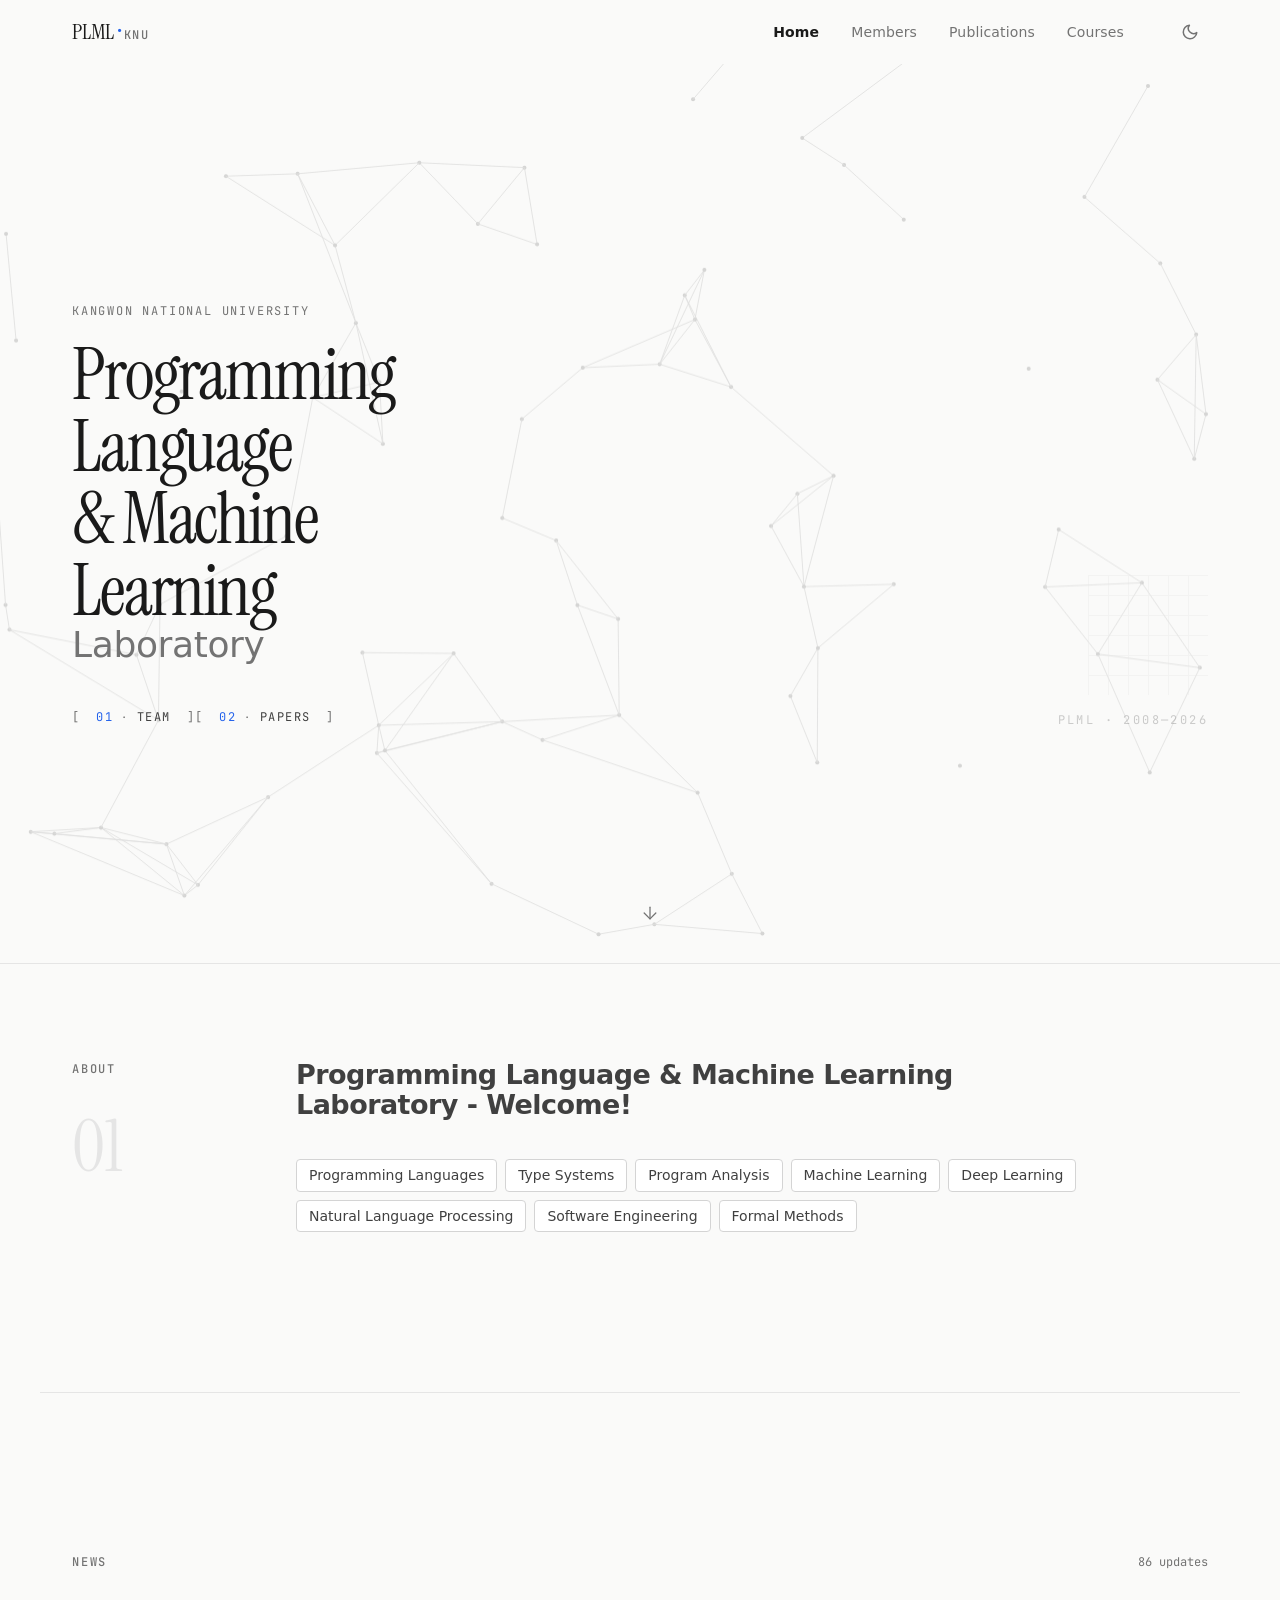
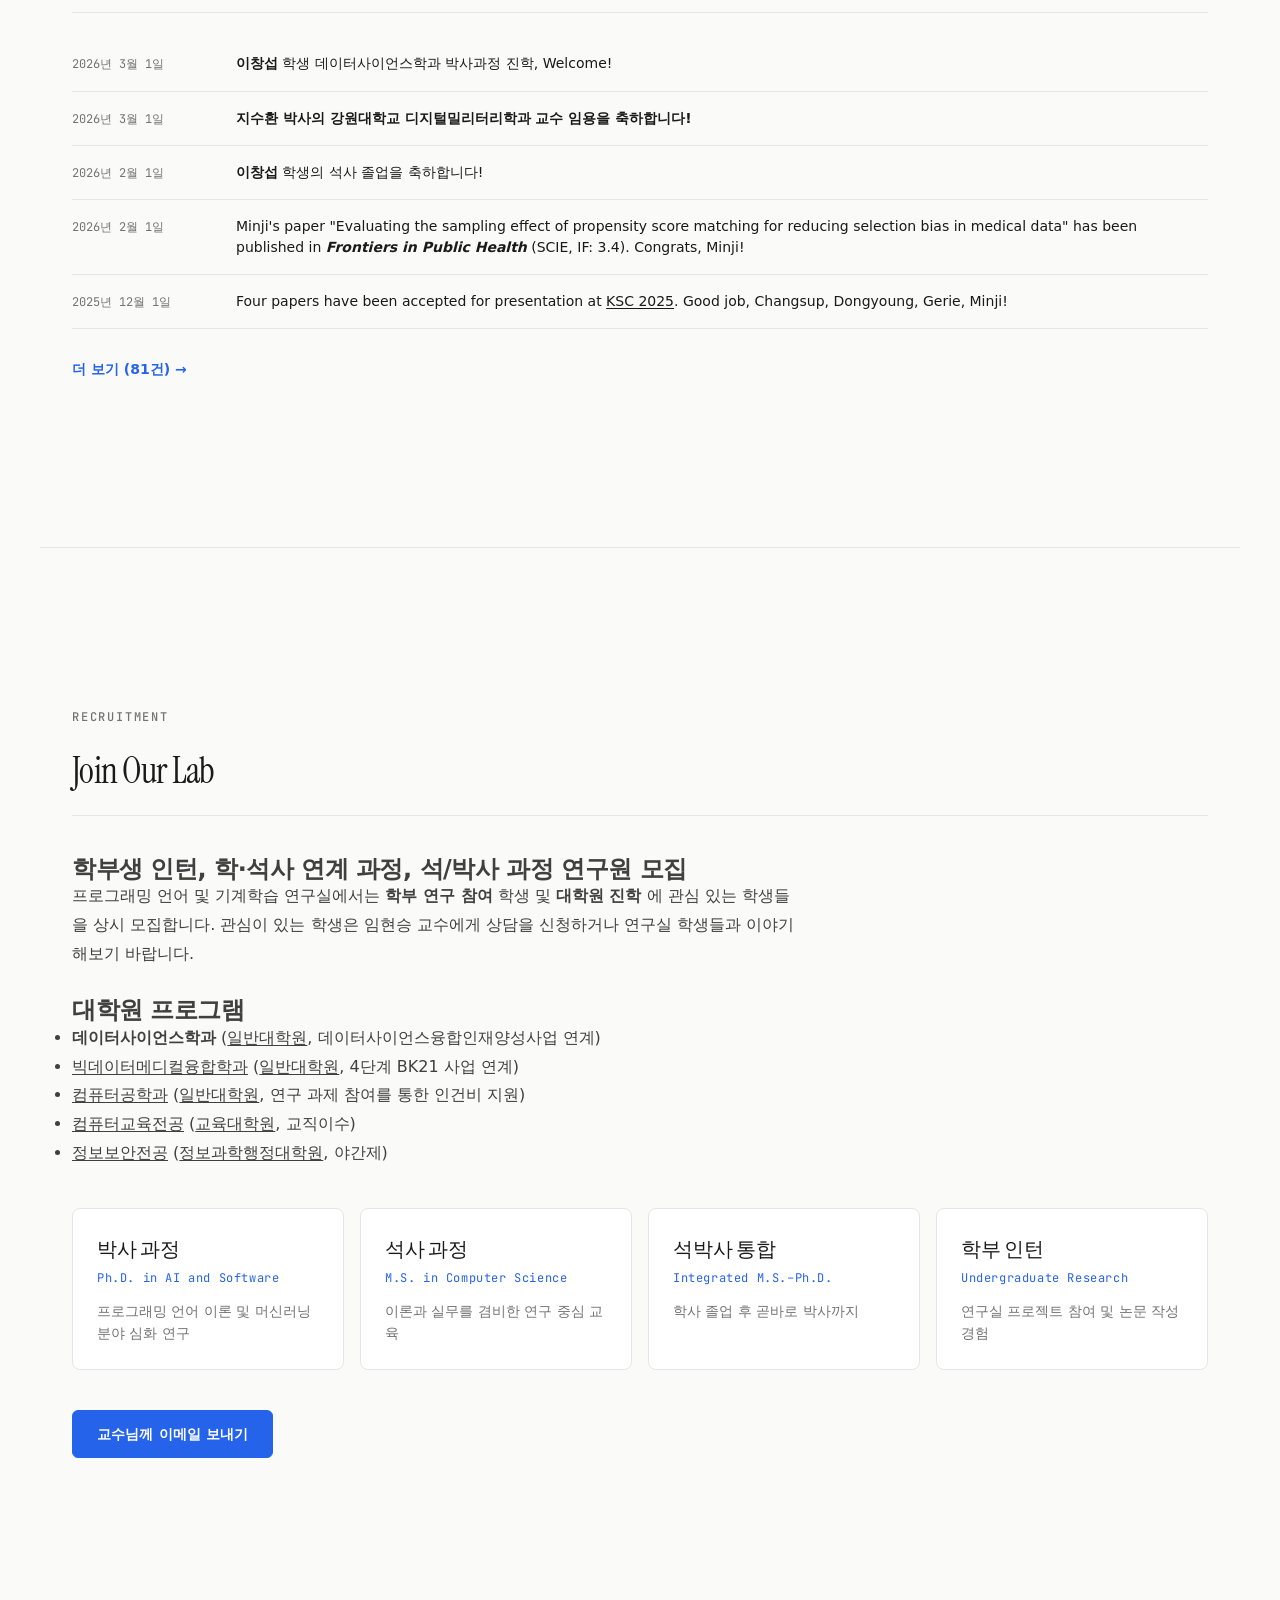
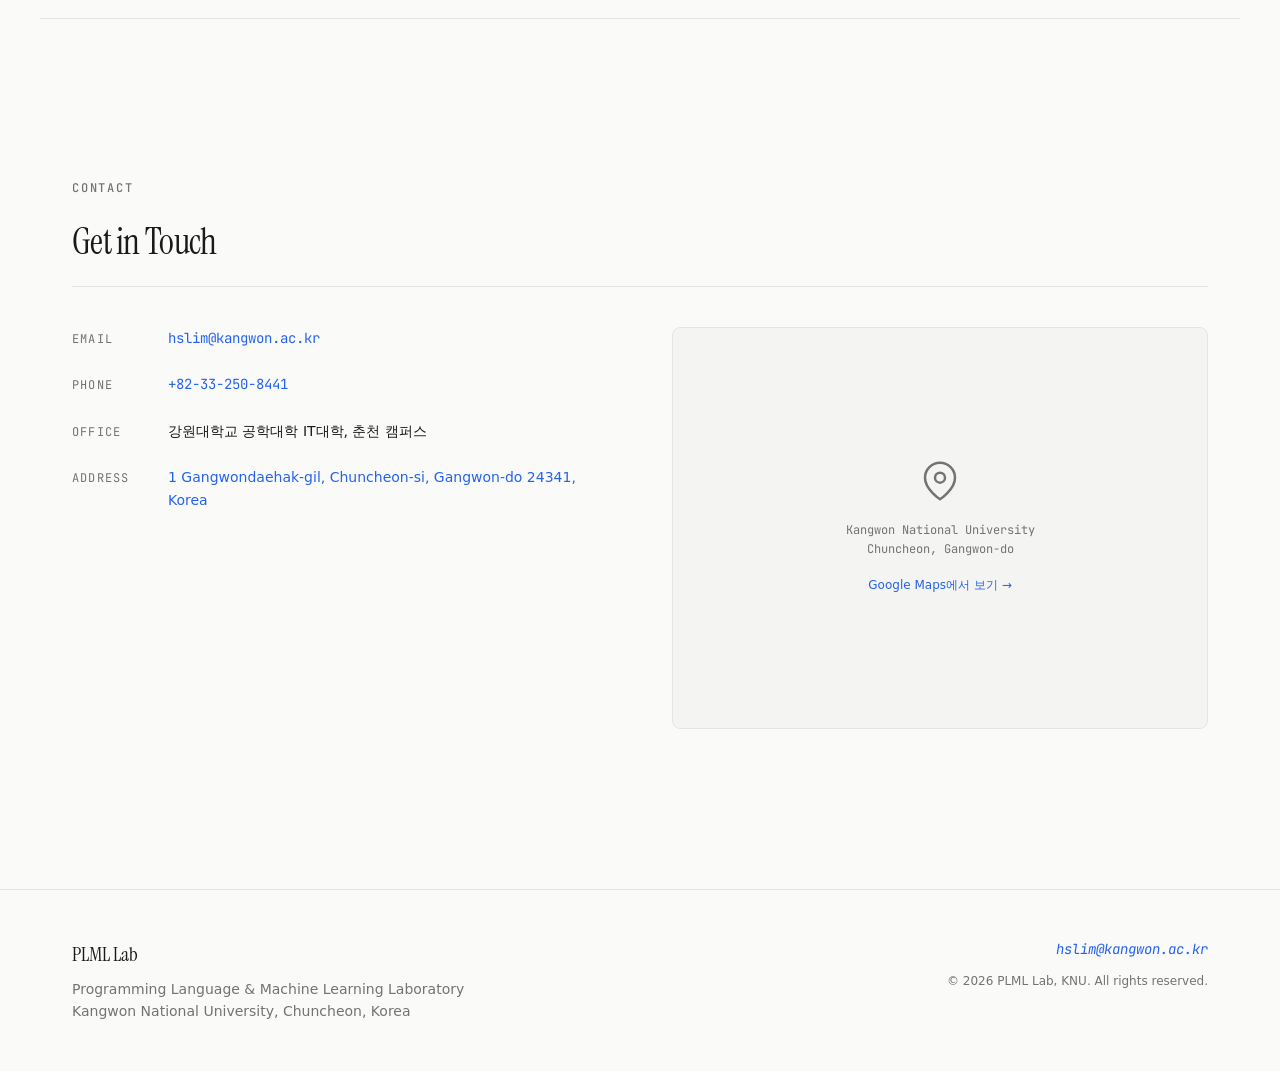
==== commit baca528b: "deploy: KNU-PLML-Lab/plml-data@824a98c4c9fa269283bc8470f5974959129e09c9" ====
--- a/index.html
+++ b/index.html
@@ -12,7 +12,7 @@
       rel="stylesheet"
     />
     <link rel="icon" type="image/svg+xml" href="/favicon.svg" />
-    <script type="module" crossorigin src="/assets/home-d-u05qwA.js"></script>
+    <script type="module" crossorigin src="/assets/home-0Ea1tMm8.js"></script>
     <link rel="modulepreload" crossorigin href="/assets/pages-DKGsCZR7.js">
     <link rel="stylesheet" crossorigin href="/assets/pages-iTuhtYxd.css">
   </head>
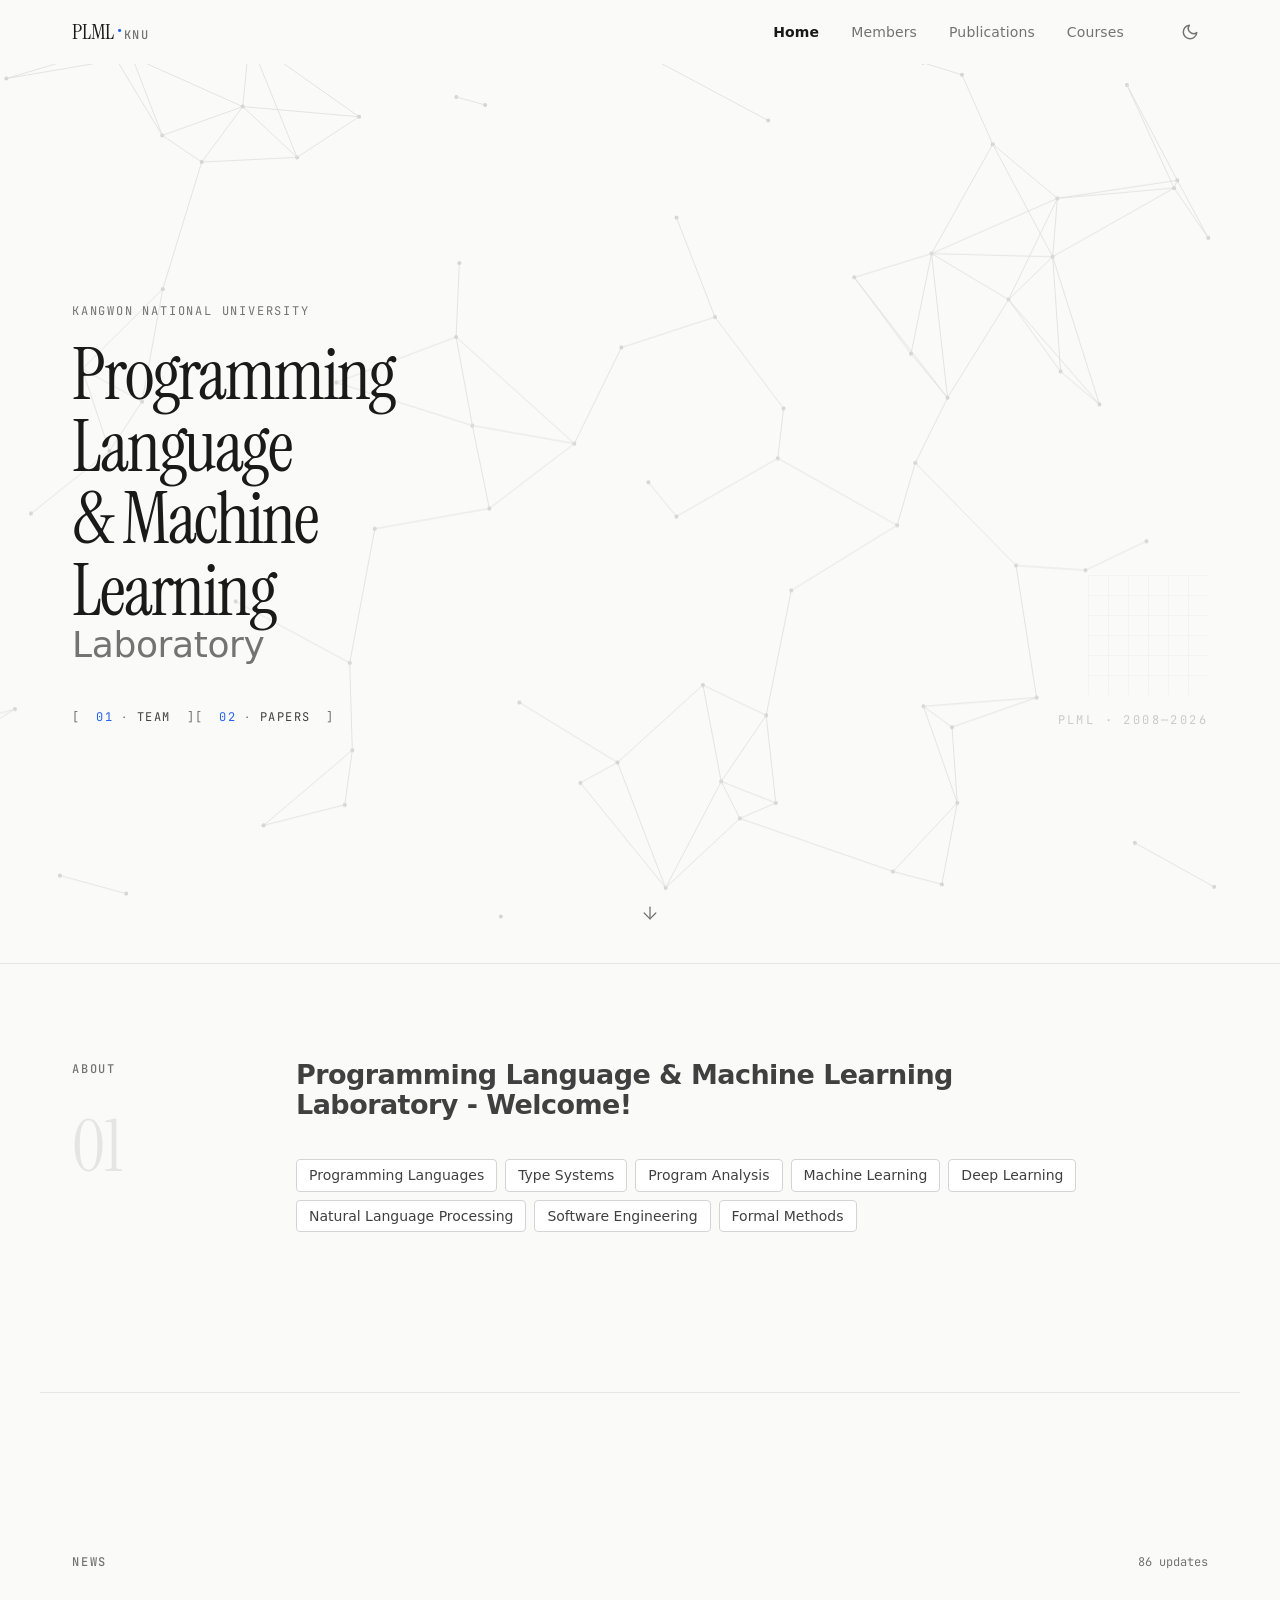
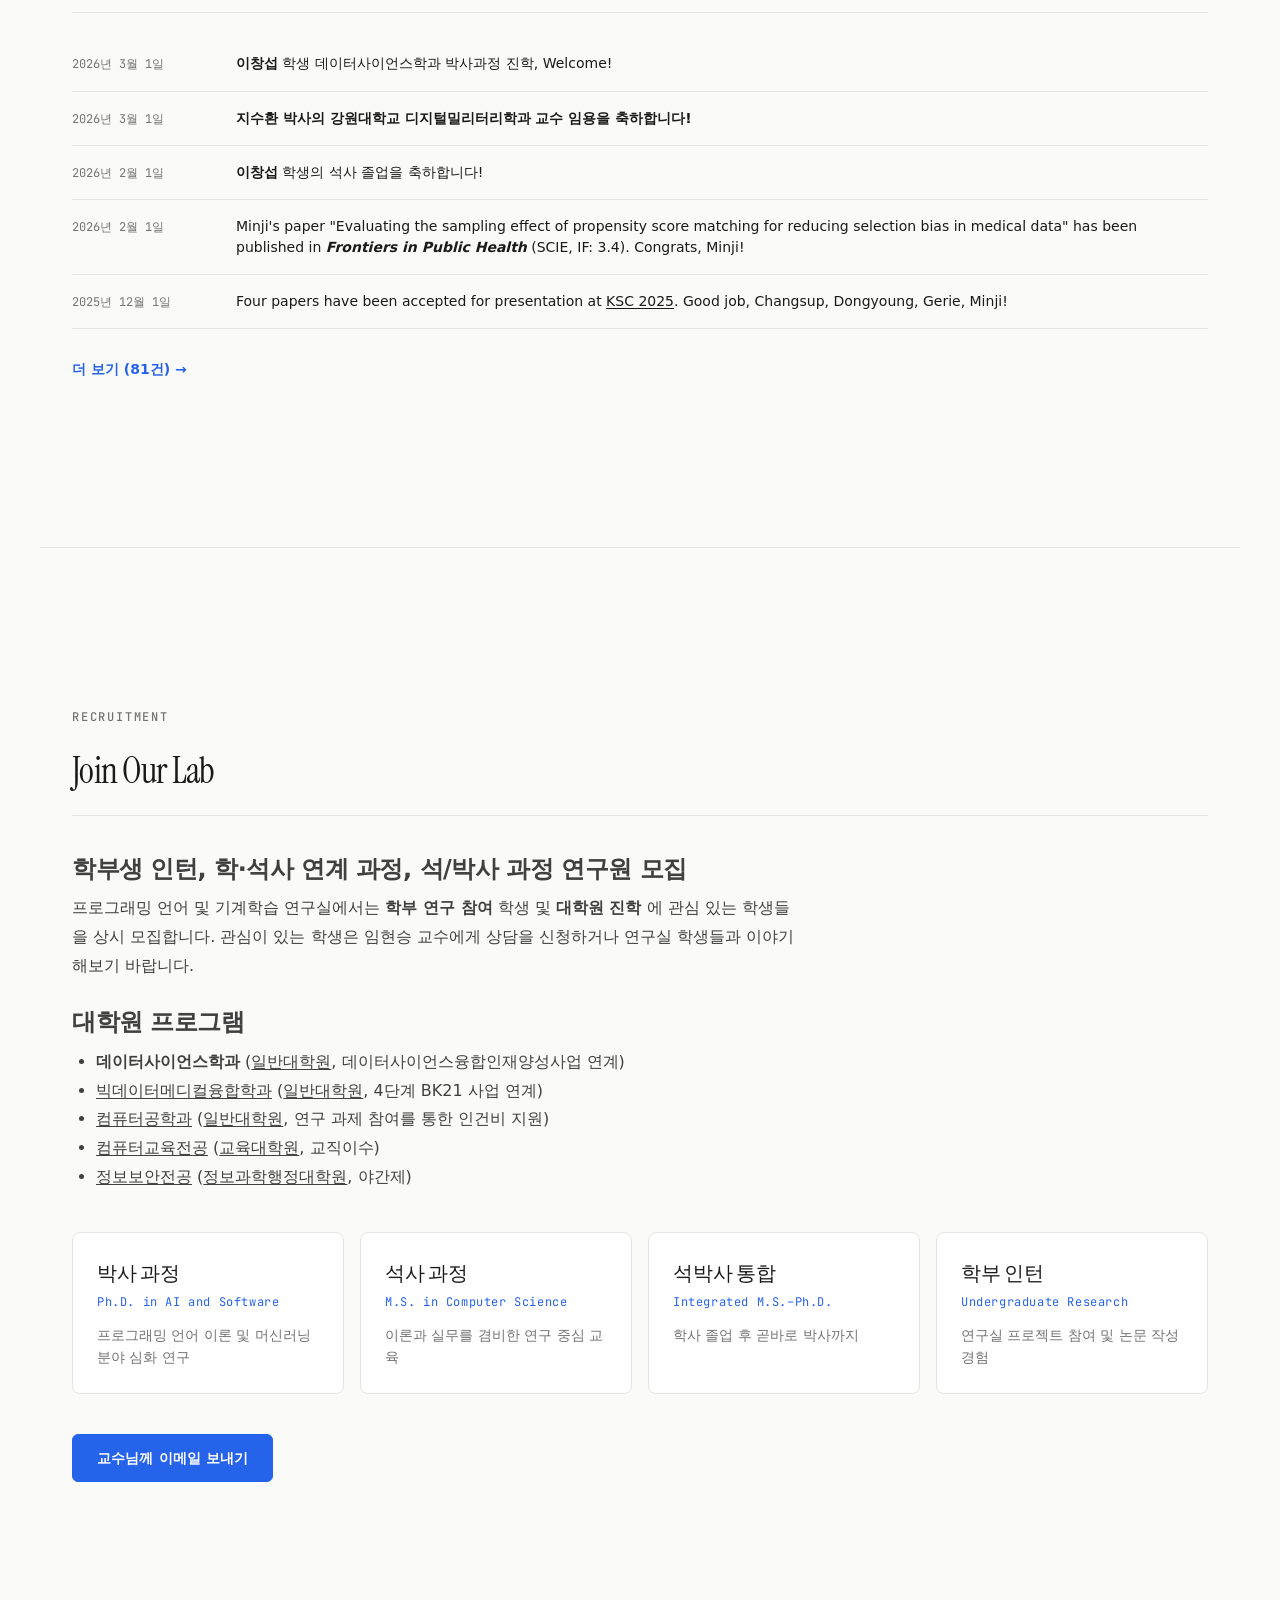
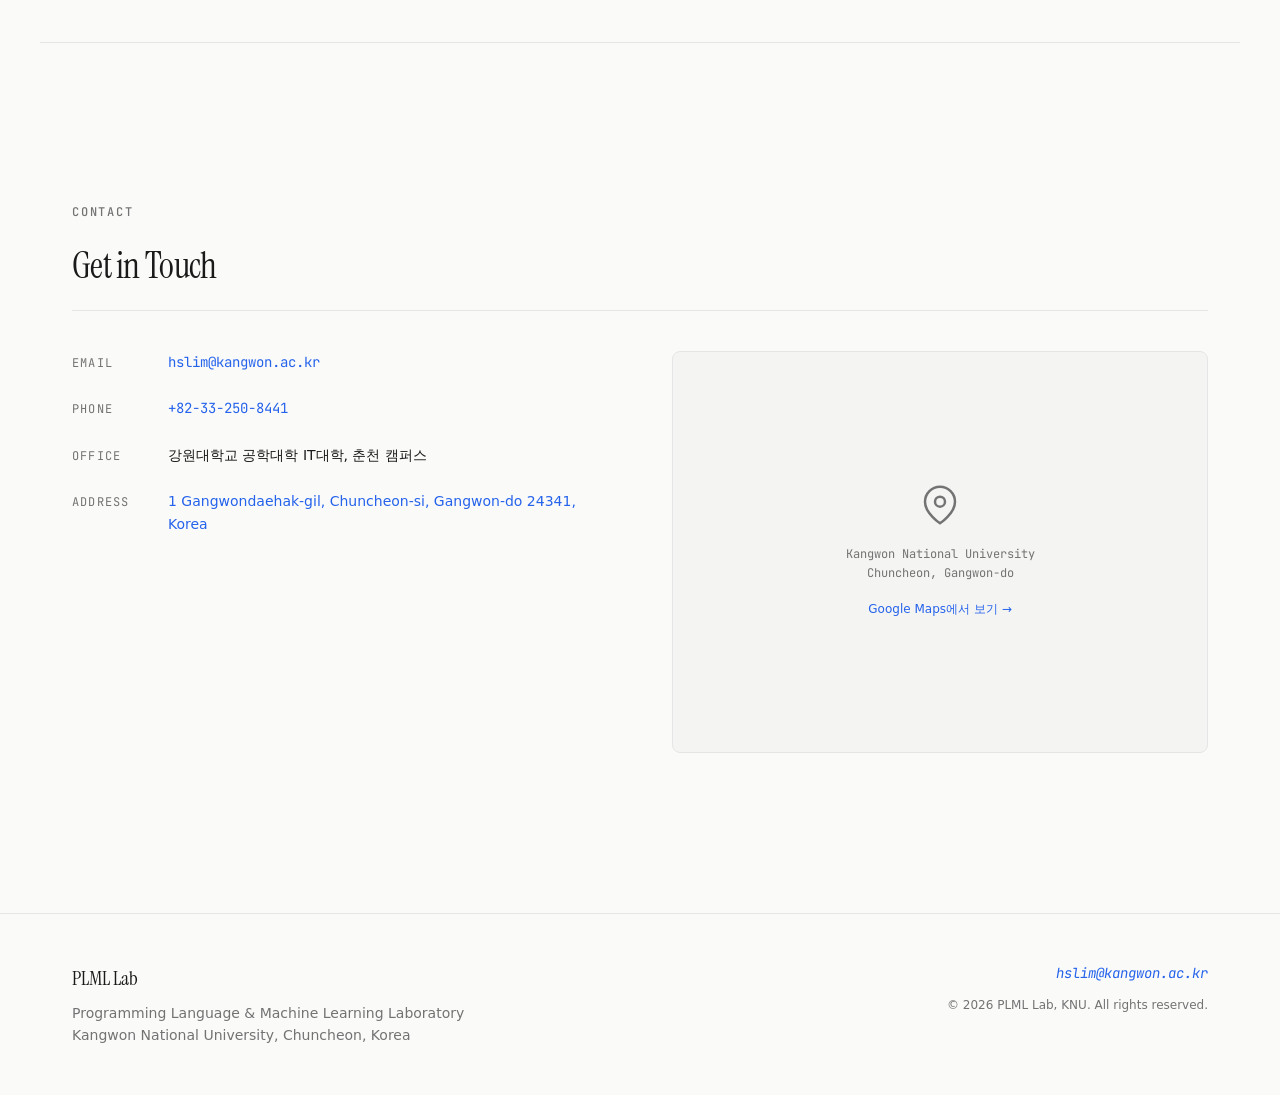
==== commit 1c4c6529: "deploy: KNU-PLML-Lab/plml-data@c93831d9801dd55001ef438b7cf3c35c725d6c60" ====
--- a/index.html
+++ b/index.html
@@ -12,9 +12,9 @@
       rel="stylesheet"
     />
     <link rel="icon" type="image/svg+xml" href="/favicon.svg" />
-    <script type="module" crossorigin src="/assets/home-0Ea1tMm8.js"></script>
-    <link rel="modulepreload" crossorigin href="/assets/pages-DKGsCZR7.js">
-    <link rel="stylesheet" crossorigin href="/assets/pages-iTuhtYxd.css">
+    <script type="module" crossorigin src="/assets/home-DffQO0BT.js"></script>
+    <link rel="modulepreload" crossorigin href="/assets/pages-BZlM2igu.js">
+    <link rel="stylesheet" crossorigin href="/assets/pages-Cf1bM_pc.css">
   </head>
   <body>
     <div id="root"></div>
--- a/assets/pages-Cf1bM_pc.css
+++ b/assets/pages-Cf1bM_pc.css
@@ -0,0 +1 @@
+@import"https://api.fontshare.com/v2/css?f[]=satoshi@400,500,700&display=swap";:root{--color-bg: #fafaf9;--color-surface: #ffffff;--color-surface-2: #f4f4f3;--color-text: #1a1a1a;--color-text-secondary: #404040;--color-muted: #737373;--color-border: #e5e5e5;--color-border-strong: #d4d4d4;--color-accent: #2563eb;--color-accent-hover: #1d4ed8;--color-accent-subtle: #eff6ff;--font-serif: "Instrument Serif", Georgia, serif;--font-sans: "Satoshi", system-ui, -apple-system, sans-serif;--font-mono: "JetBrains Mono", "Fira Code", monospace;--text-xs: .75rem;--text-sm: .875rem;--text-base: 1rem;--text-lg: 1.125rem;--text-xl: 1.25rem;--text-2xl: 1.5rem;--text-3xl: 1.875rem;--text-4xl: 2.25rem;--text-5xl: 3rem;--text-6xl: 3.75rem;--text-7xl: 4.5rem;--space-1: .25rem;--space-2: .5rem;--space-3: .75rem;--space-4: 1rem;--space-5: 1.25rem;--space-6: 1.5rem;--space-8: 2rem;--space-10: 2.5rem;--space-12: 3rem;--space-16: 4rem;--space-20: 5rem;--space-24: 6rem;--space-32: 8rem;--max-w: 1200px;--max-w-prose: 72ch;--nav-h: 64px;--transition-fast: .15s ease;--transition-base: .25s ease;--transition-slow: .4s ease;--transition-theme: background-color .3s ease, color .3s ease, border-color .3s ease;--shadow-sm: 0 1px 2px 0 rgb(0 0 0 / .05);--shadow: 0 1px 3px 0 rgb(0 0 0 / .1), 0 1px 2px -1px rgb(0 0 0 / .1);--shadow-md: 0 4px 6px -1px rgb(0 0 0 / .1), 0 2px 4px -2px rgb(0 0 0 / .1);--shadow-lg: 0 10px 15px -3px rgb(0 0 0 / .1), 0 4px 6px -4px rgb(0 0 0 / .1)}[data-theme=dark]{--color-bg: #0a0a0a;--color-surface: #141414;--color-surface-2: #1e1e1e;--color-text: #e8e8e8;--color-text-secondary: #c0c0c0;--color-muted: #8c8c8c;--color-border: #262626;--color-border-strong: #333333;--color-accent: #3b82f6;--color-accent-hover: #60a5fa;--color-accent-subtle: #1e3a5f20}*,*:before,*:after{box-sizing:border-box;margin:0;padding:0}html{scroll-behavior:smooth;-webkit-text-size-adjust:100%}body{font-family:var(--font-sans);font-size:var(--text-base);line-height:1.6;color:var(--color-text);background-color:var(--color-bg);transition:var(--transition-theme);-webkit-font-smoothing:antialiased;-moz-osx-font-smoothing:grayscale}h1,h2,h3,h4,h5,h6{line-height:1.1;font-weight:700;letter-spacing:-.02em}.serif{font-family:var(--font-serif);font-weight:400}.mono{font-family:var(--font-mono)}a{color:inherit;text-decoration:underline;text-underline-offset:2px}img{max-width:100%;display:block}button{cursor:pointer;border:none;background:none;font-family:inherit}.container{width:100%;max-width:var(--max-w);margin-inline:auto;padding-inline:var(--space-8)}@media(max-width:768px){.container{padding-inline:var(--space-5)}}.section{padding-block:var(--space-24)}@media(max-width:768px){.section{padding-block:var(--space-16)}}.section-label{font-family:var(--font-mono);font-size:var(--text-xs);font-weight:500;letter-spacing:.15em;text-transform:uppercase;color:var(--color-muted);margin-bottom:var(--space-6)}.section-divider{width:100%;height:1px;background-color:var(--color-border);margin-block:var(--space-16)}.accent{color:var(--color-accent)}.reveal{opacity:0;transform:translateY(24px);transition:opacity .7s ease,transform .7s ease}.reveal.visible{opacity:1;transform:translateY(0)}.reveal-delay-1{transition-delay:.1s}.reveal-delay-2{transition-delay:.2s}.reveal-delay-3{transition-delay:.3s}.reveal-delay-4{transition-delay:.4s}:focus-visible{outline:2px solid var(--color-accent);outline-offset:2px;border-radius:2px}::-webkit-scrollbar{width:8px}::-webkit-scrollbar-track{background:var(--color-bg)}::-webkit-scrollbar-thumb{background:var(--color-border-strong);border-radius:4px}::selection{background:var(--color-accent);color:#fff}.badge{display:inline-flex;align-items:center;padding:2px var(--space-2);font-family:var(--font-mono);font-size:var(--text-xs);font-weight:500;border:1px solid var(--color-border);border-radius:3px;color:var(--color-muted);background:var(--color-surface-2);white-space:nowrap}.external-icon{display:inline-block;width:14px;height:14px;vertical-align:middle;margin-left:4px;opacity:.6}@keyframes fadeUp{0%{opacity:0;transform:translateY(20px)}to{opacity:1;transform:translateY(0)}}@keyframes fadeIn{0%{opacity:0}to{opacity:1}}@keyframes slideInLeft{0%{opacity:0;transform:translate(-20px)}to{opacity:1;transform:translate(0)}}@keyframes scaleIn{0%{opacity:0;transform:scale(.97)}to{opacity:1;transform:scale(1)}}.page-enter{animation:fadeUp .5s ease both}.hero-line{overflow:hidden}.hero-line-inner{display:block;animation:fadeUp .8s cubic-bezier(.16,1,.3,1) both}.hero-line:nth-child(1) .hero-line-inner{animation-delay:0s}.hero-line:nth-child(2) .hero-line-inner{animation-delay:.08s}.hero-line:nth-child(3) .hero-line-inner{animation-delay:.16s}.hero-line:nth-child(4) .hero-line-inner{animation-delay:.24s}.hero-line:nth-child(5) .hero-line-inner{animation-delay:.32s}.hover-line{position:relative;display:inline-block}.hover-line:after{content:"";position:absolute;left:0;bottom:-1px;width:0;height:1px;background:currentColor;transition:width .3s ease}.hover-line:hover:after{width:100%}.accent-bar{position:relative;padding-left:var(--space-4);transition:padding-left var(--transition-base)}.accent-bar:before{content:"";position:absolute;left:0;top:0;height:100%;width:2px;background:var(--color-accent);opacity:0;transform:scaleY(0);transform-origin:top;transition:opacity var(--transition-base),transform var(--transition-base)}.accent-bar:hover:before{opacity:1;transform:scaleY(1)}@keyframes bounce{0%,to{transform:translateY(0)}50%{transform:translateY(6px)}}.scroll-indicator{animation:bounce 2s ease-in-out infinite}@keyframes shimmer{0%{background-position:-200% 0}to{background-position:200% 0}}.skeleton{background:linear-gradient(90deg,var(--color-surface-2) 25%,var(--color-border) 50%,var(--color-surface-2) 75%);background-size:200% 100%;animation:shimmer 1.5s ease-in-out infinite;border-radius:4px}@keyframes rotateFull{0%{transform:rotate(0)}to{transform:rotate(360deg)}}.theme-icon-enter{animation:rotateFull .4s ease}.navbar{position:fixed;top:0;left:0;right:0;z-index:100;height:var(--nav-h);transition:background-color .3s ease,box-shadow .3s ease,backdrop-filter .3s ease}.navbar a{text-decoration:none}.navbar--scrolled{background-color:color-mix(in srgb,var(--color-bg) 85%,transparent);backdrop-filter:blur(12px);-webkit-backdrop-filter:blur(12px);box-shadow:0 1px 0 var(--color-border)}.navbar__inner{height:100%;display:flex;align-items:center;gap:var(--space-8)}.navbar__logo{display:flex;align-items:baseline;gap:4px;font-size:var(--text-lg);font-weight:700;letter-spacing:-.01em;flex-shrink:0;transition:opacity var(--transition-fast)}.navbar__logo:hover{opacity:.75}.navbar__logo-text{font-family:var(--font-serif);font-size:1.35rem}.navbar__logo-dot{color:var(--color-accent);font-family:var(--font-serif);font-size:1.35rem}.navbar__logo-sub{font-family:var(--font-mono);font-size:var(--text-xs);font-weight:500;letter-spacing:.1em;color:var(--color-muted)}.navbar__links{display:flex;align-items:center;gap:var(--space-8);margin-left:auto}.navbar__link{font-size:var(--text-sm);font-weight:500;color:var(--color-muted);letter-spacing:.01em;transition:color var(--transition-fast);padding-block:var(--space-1)}.navbar__link:hover,.navbar__link--active{color:var(--color-text)}.navbar__link--active{font-weight:600}.navbar__actions{display:flex;align-items:center;gap:var(--space-3);margin-left:var(--space-4)}.theme-toggle{display:flex;align-items:center;justify-content:center;width:36px;height:36px;border-radius:8px;color:var(--color-muted);transition:color var(--transition-fast),background-color var(--transition-fast)}.theme-toggle:hover{color:var(--color-text);background-color:var(--color-surface-2)}.navbar__hamburger{display:none;flex-direction:column;justify-content:center;gap:5px;width:36px;height:36px;padding:8px;border-radius:8px;transition:background-color var(--transition-fast)}.navbar__hamburger:hover{background-color:var(--color-surface-2)}.navbar__hamburger span{display:block;width:100%;height:1.5px;background-color:var(--color-text);transition:transform .3s ease,opacity .3s ease;transform-origin:center}.navbar__hamburger.is-open span:nth-child(1){transform:translateY(6.5px) rotate(45deg)}.navbar__hamburger.is-open span:nth-child(2){opacity:0;transform:scaleX(0)}.navbar__hamburger.is-open span:nth-child(3){transform:translateY(-6.5px) rotate(-45deg)}.navbar__mobile{display:none;position:absolute;top:var(--nav-h);left:0;right:0;background-color:var(--color-surface);border-bottom:1px solid var(--color-border);padding:var(--space-4) 0;transform:translateY(-8px);opacity:0;pointer-events:none;transition:transform .25s ease,opacity .25s ease}.navbar__mobile.is-open{transform:translateY(0);opacity:1;pointer-events:auto}.navbar__mobile-links{display:flex;flex-direction:column}.navbar__mobile-link{padding:var(--space-3) var(--space-5);font-size:var(--text-base);font-weight:500;color:var(--color-muted);transition:color var(--transition-fast),background-color var(--transition-fast)}.navbar__mobile-link:hover,.navbar__mobile-link.navbar__link--active{color:var(--color-text);background-color:var(--color-surface-2)}@media(max-width:768px){.navbar__links{display:none}.navbar__actions{margin-left:auto}.navbar__hamburger{display:flex}.navbar__mobile{display:block}}.page-wrapper{padding-top:var(--nav-h);min-height:100vh;display:flex;flex-direction:column}.page-wrapper>main{flex:1}.footer{border-top:1px solid var(--color-border);padding-block:var(--space-12);margin-top:var(--space-16)}.footer a{text-decoration:none}.footer__inner{display:flex;justify-content:space-between;align-items:flex-start;gap:var(--space-8)}.footer__logo{font-family:var(--font-serif);font-size:var(--text-xl);display:block;margin-bottom:var(--space-2)}.footer__desc{font-size:var(--text-sm);color:var(--color-muted);line-height:1.6}.footer__right{text-align:right}.footer__email{font-family:var(--font-mono);font-size:var(--text-sm);color:var(--color-accent);display:block;margin-bottom:var(--space-3);transition:color var(--transition-fast)}.footer__email:hover{color:var(--color-accent-hover)}.footer__copy{font-size:var(--text-xs);color:var(--color-muted)}@media(max-width:640px){.footer__inner{flex-direction:column}.footer__right{text-align:left}}.btn{display:inline-flex;align-items:center;gap:var(--space-2);padding:var(--space-3) var(--space-6);font-size:var(--text-sm);font-weight:600;letter-spacing:.01em;text-decoration:none;border-radius:6px;border:1.5px solid transparent;transition:background-color var(--transition-fast),border-color var(--transition-fast),color var(--transition-fast),transform var(--transition-fast);white-space:nowrap}.btn:active{transform:translateY(1px)}.btn--primary{background:var(--color-accent);border-color:var(--color-accent);color:#fff}.btn--primary:hover{background:var(--color-accent-hover);border-color:var(--color-accent-hover)}.btn--secondary{background:transparent;border-color:var(--color-border-strong);color:var(--color-text)}.btn--secondary:hover{border-color:var(--color-text);background:var(--color-surface-2)}.hero{min-height:100svh;display:flex;flex-direction:column;justify-content:center;position:relative;overflow:hidden;border-bottom:1px solid var(--color-border)}.hero .pg-canvas{position:absolute!important;top:0;left:0;width:100%!important;height:100%!important;z-index:0;pointer-events:none;opacity:.2}[data-theme=dark] .hero .pg-canvas{opacity:.55}.hero__inner,.hero__scroll-indicator{position:relative;z-index:1}.hero__inner{display:grid;grid-template-columns:1fr auto;align-items:end;gap:var(--space-16);padding-block:var(--space-32)}.hero__title{font-size:clamp(var(--text-5xl),8vw,var(--text-7xl));line-height:1;letter-spacing:-.03em;margin-bottom:var(--space-8)}.hero__title .serif{font-size:inherit;letter-spacing:inherit}.hero-line--sub .hero-line-inner{font-family:var(--font-sans);font-size:clamp(var(--text-2xl),4vw,var(--text-4xl));font-weight:400;color:var(--color-muted);letter-spacing:-.01em;animation-delay:.32s}.hero__pl-logo{width:100px;height:auto}.hero__eyebrow{margin-bottom:var(--space-4)}.hero__actions{display:flex;gap:var(--space-8);margin-top:var(--space-10)}.hero__chip{display:inline-flex;align-items:center;gap:var(--space-2);padding:.2rem 0;font-family:var(--font-mono);font-size:var(--text-xs);letter-spacing:.12em;color:var(--color-text-secondary);text-decoration:none;transition:color var(--transition-fast)}.hero__chip:before{content:"[";color:var(--color-muted);margin-right:var(--space-2)}.hero__chip:after{content:"]";color:var(--color-muted);margin-left:var(--space-2)}.hero__chip:hover{color:var(--color-text)}.hero__chip:hover:before,.hero__chip:hover:after{color:var(--color-text-secondary)}.hero__chip-num{color:var(--color-accent)}.hero__chip-sep{color:var(--color-muted);font-size:.65rem}.hero__deco{display:flex;flex-direction:column;align-items:flex-end;gap:var(--space-4);opacity:.35;user-select:none}.hero__deco-grid{width:120px;height:120px;background-image:linear-gradient(var(--color-border) 1px,transparent 1px),linear-gradient(90deg,var(--color-border) 1px,transparent 1px);background-size:20px 20px;position:relative}.hero__deco-grid .hero__pl-logo{position:absolute;top:50%;left:50%;transform:translate(-50%,-50%);z-index:1;opacity:1}.hero__deco-label{font-size:var(--text-xs);letter-spacing:.2em;color:var(--color-muted)}.hero__scroll-indicator{position:absolute;bottom:var(--space-8);left:50%;transform:translate(-50%);color:var(--color-muted)}@media(max-width:768px){.hero__inner{grid-template-columns:1fr;padding-block:var(--space-20)}.hero__deco{display:none}.hero__actions{flex-wrap:wrap}}.about__grid{display:grid;grid-template-columns:160px 1fr;gap:var(--space-16);align-items:start}.about__number{font-size:var(--text-7xl);color:var(--color-border);line-height:1;margin-top:var(--space-8);user-select:none}.about__text{font-size:var(--text-lg);line-height:1.75;color:var(--color-text-secondary);max-width:var(--max-w-prose);margin-bottom:var(--space-10)}.about__text p+p{margin-top:var(--space-4)}.about__keywords{display:flex;flex-wrap:wrap;gap:var(--space-2)}.about__keyword{padding:var(--space-1) var(--space-3);font-size:var(--text-sm);font-weight:500;border:1px solid var(--color-border-strong);border-radius:4px;color:var(--color-text-secondary);background:var(--color-surface);transition:border-color var(--transition-fast),color var(--transition-fast)}.about__keyword:hover{border-color:var(--color-accent);color:var(--color-accent)}@media(max-width:768px){.about__grid{grid-template-columns:1fr;gap:var(--space-6)}.about__number{display:none}}.news-feed__header{display:flex;align-items:baseline;justify-content:space-between;margin-bottom:var(--space-6);border-bottom:1px solid var(--color-border);padding-bottom:var(--space-4)}.news-feed__count{font-size:var(--text-xs);color:var(--color-muted)}.news-feed__list{list-style:none}.news-item{display:grid;grid-template-columns:140px 1fr auto;align-items:baseline;gap:var(--space-6);padding-block:var(--space-4);border-bottom:1px solid var(--color-border);animation:fadeIn .5s ease both;transition:background-color var(--transition-fast)}.news-item:hover{background-color:var(--color-surface-2);margin-inline:calc(-1 * var(--space-3));padding-inline:var(--space-3);border-radius:6px}.news-item--pinned .news-item__title:before{content:"📌 ";font-size:.8em}.news-item__date{font-size:var(--text-xs);color:var(--color-muted);white-space:nowrap}.news-item__title{font-size:var(--text-sm);line-height:1.5;color:var(--color-text)}.news-feed__more{margin-top:var(--space-6);font-size:var(--text-sm);font-weight:600;color:var(--color-accent);padding:var(--space-2) 0;transition:color var(--transition-fast)}.news-feed__more:hover{color:var(--color-accent-hover)}@media(max-width:640px){.news-item{grid-template-columns:1fr;gap:var(--space-1)}}.recruit__header{margin-bottom:var(--space-10);border-bottom:1px solid var(--color-border);padding-bottom:var(--space-6)}.recruit__title{font-size:var(--text-4xl);margin-top:var(--space-2)}.recruit__body{display:grid;gap:var(--space-10)}.recruit__text{font-size:var(--text-base);line-height:1.8;color:var(--color-text-secondary);max-width:var(--max-w-prose)}.recruit__text p{margin-top:var(--space-3)}.recruit__text ul,.recruit__text ol{padding-left:var(--space-6);margin-top:var(--space-3)}.recruit__grid{display:grid;grid-template-columns:repeat(auto-fit,minmax(220px,1fr));gap:var(--space-4)}.recruit__card{padding:var(--space-6);border:1px solid var(--color-border);border-radius:8px;background:var(--color-surface);transition:border-color var(--transition-fast),box-shadow var(--transition-fast)}.recruit__card:hover{border-color:var(--color-accent);box-shadow:var(--shadow-md)}.recruit__card-degree{font-size:var(--text-xl);margin-bottom:var(--space-1)}.recruit__card-desc{font-size:var(--text-xs);color:var(--color-accent);letter-spacing:.05em;margin-bottom:var(--space-3)}.recruit__card-detail{font-size:var(--text-sm);color:var(--color-muted);line-height:1.6}.recruit__cta-row{display:flex;gap:var(--space-3)}.contact__header{margin-bottom:var(--space-10);border-bottom:1px solid var(--color-border);padding-bottom:var(--space-6)}.contact__title{font-size:var(--text-4xl);margin-top:var(--space-2)}.contact__grid{display:grid;grid-template-columns:1fr 1fr;gap:var(--space-16);align-items:start}.contact__grid a{text-decoration:none}.contact__list{display:flex;flex-direction:column;gap:var(--space-6)}.contact__item{display:grid;grid-template-columns:80px 1fr;gap:var(--space-4);align-items:baseline}.contact__label{font-size:var(--text-xs);letter-spacing:.1em;text-transform:uppercase;color:var(--color-muted)}.contact__value{font-size:var(--text-sm);line-height:1.6}.contact__link{color:var(--color-accent);transition:color var(--transition-fast)}.contact__link:hover{color:var(--color-accent-hover)}.contact__map-placeholder{border:1px solid var(--color-border);border-radius:8px;background:var(--color-surface-2);aspect-ratio:4/3;display:flex;align-items:center;justify-content:center}.contact__map-inner{display:flex;flex-direction:column;align-items:center;gap:var(--space-2)}.contact__map-link{font-size:var(--text-xs);color:var(--color-accent);margin-top:var(--space-2);transition:color var(--transition-fast)}.contact__map-link:hover{color:var(--color-accent-hover)}@media(max-width:768px){.contact__grid{grid-template-columns:1fr}.contact__item{grid-template-columns:70px 1fr}}.page-header{padding-block:var(--space-16) var(--space-10);border-bottom:1px solid var(--color-border);margin-bottom:var(--space-12)}.page-header__label{font-family:var(--font-mono);font-size:var(--text-xs);letter-spacing:.15em;text-transform:uppercase;color:var(--color-muted);margin-bottom:var(--space-3)}.page-header__title{font-family:var(--font-serif);font-size:var(--text-5xl);letter-spacing:-.02em}.professor-section{margin-bottom:var(--space-16)}.professor-card{display:grid;grid-template-columns:200px 1fr;gap:var(--space-10);padding:var(--space-8);border:1px solid var(--color-border);border-radius:12px;background:var(--color-surface)}.professor-card__photo{align-self:start;border-radius:8px;overflow:hidden;background:var(--color-surface-2)}.professor-card__photo img{width:100%;height:auto;min-height:120px;max-height:280px;object-fit:cover;object-position:top}.professor-card__photo-placeholder{width:100%;min-height:120px;aspect-ratio:3 / 4;display:flex;align-items:center;justify-content:center;font-family:var(--font-serif);font-size:var(--text-4xl);color:var(--color-border-strong)}.professor-card__name{font-family:var(--font-serif);font-size:var(--text-3xl);margin-bottom:var(--space-1)}.professor-card__role{font-family:var(--font-mono);font-size:var(--text-xs);letter-spacing:.1em;color:var(--color-muted);text-transform:uppercase;margin-bottom:var(--space-4)}.professor-card__areas{display:flex;flex-wrap:wrap;gap:var(--space-2);margin-bottom:var(--space-5)}.professor-card__links{display:flex;gap:var(--space-3);flex-wrap:wrap}.professor-card__link{display:inline-flex;align-items:center;gap:var(--space-1);font-size:var(--text-sm);font-family:var(--font-mono);color:var(--color-accent);text-decoration:none;transition:color var(--transition-fast)}.professor-card__link:hover{color:var(--color-accent-hover)}@media(max-width:640px){.professor-card{grid-template-columns:1fr}.professor-card__photo{width:120px}}.members-section{margin-bottom:var(--space-12)}.members-section__title{font-size:var(--text-sm);font-weight:600;letter-spacing:.05em;color:var(--color-muted);text-transform:uppercase;font-family:var(--font-mono);border-bottom:1px solid var(--color-border);padding-bottom:var(--space-3);margin-bottom:var(--space-6)}.member-grid{display:grid;grid-template-columns:repeat(auto-fill,minmax(180px,1fr));gap:var(--space-4)}.member-card{display:flex;flex-direction:column;align-items:center;text-align:center;padding:var(--space-5);border:1px solid var(--color-border);border-radius:10px;background:var(--color-surface);transition:border-color var(--transition-fast),box-shadow var(--transition-fast)}.member-card:hover{border-color:var(--color-border-strong);box-shadow:var(--shadow)}.member-card__photo{width:80px;height:100px;border-radius:8px;overflow:hidden;background:var(--color-surface-2);margin-bottom:var(--space-3)}.member-card__photo img{width:100%;height:100%;object-fit:cover}.member-card__photo-placeholder{width:100%;height:100%;display:flex;align-items:center;justify-content:center;font-size:var(--text-xl);color:var(--color-muted);font-family:var(--font-serif)}.member-card__name{font-size:var(--text-sm);font-weight:600;margin-bottom:var(--space-1)}.member-card__role{font-size:var(--text-xs);color:var(--color-muted);font-family:var(--font-mono)}.member-card__link{margin-top:var(--space-2);font-size:var(--text-xs);color:var(--color-accent);text-decoration:none;transition:color var(--transition-fast)}.member-card__link:hover{color:var(--color-accent-hover)}.alumni-section{margin-top:var(--space-16);padding-top:var(--space-10);border-top:1px solid var(--color-border)}.alumni-section__title{font-family:var(--font-serif);font-size:var(--text-3xl);margin-bottom:var(--space-8)}.alumni-group{margin-bottom:var(--space-8)}.alumni-group__label{font-family:var(--font-mono);font-size:var(--text-xs);letter-spacing:.15em;text-transform:uppercase;color:var(--color-muted);border-bottom:1px solid var(--color-border);padding-bottom:var(--space-2);margin-bottom:var(--space-4)}.alumni-list{display:grid;gap:var(--space-3)}.alumni-item{display:grid;grid-template-columns:1fr auto;gap:var(--space-4);padding:var(--space-3) var(--space-4);border-radius:6px;transition:background-color var(--transition-fast)}.alumni-item:hover{background:var(--color-surface-2)}.alumni-item__name{font-size:var(--text-sm);font-weight:600;margin-bottom:2px}.alumni-item__info{font-size:var(--text-xs);color:var(--color-muted);line-height:1.5}.alumni-item__grad,.alumni-item__bio{font-family:var(--font-mono);font-size:var(--text-xs);color:var(--color-muted);white-space:nowrap;align-self:start}.alumni-item__bio *{white-space:normal}.pub-page{position:relative}.pub-bg-canvas-wrap{position:fixed;top:-15%;left:0;width:100%;height:130%;z-index:0;pointer-events:none;overflow:hidden;will-change:transform}.pub-bg-canvas{width:100%;height:100%;opacity:.15}[data-theme=dark] .pub-bg-canvas{opacity:.4}.pub-page>.container{position:relative;z-index:1}.pub-filters{display:flex;gap:0;border:1px solid var(--color-border);border-radius:8px;overflow:hidden;width:fit-content;margin-bottom:var(--space-10)}.pub-filter-btn{padding:var(--space-2) var(--space-6);font-size:var(--text-sm);font-weight:500;color:var(--color-muted);background:var(--color-surface);border:none;transition:background-color var(--transition-fast),color var(--transition-fast)}.pub-filter-btn+.pub-filter-btn{border-left:1px solid var(--color-border)}.pub-filter-btn--active,.pub-filter-btn:hover{background:var(--color-surface-2);color:var(--color-text)}.pub-filter-btn--active{font-weight:600;color:var(--color-accent)}.pub-year-group{margin-bottom:var(--space-12)}.pub-year-label{font-family:var(--font-serif);font-size:var(--text-4xl);color:var(--color-border-strong);margin-bottom:var(--space-4);line-height:1}.pub-list{list-style:none;display:grid;gap:var(--space-1)}.pub-item{position:relative;padding:var(--space-5) var(--space-5) var(--space-5) var(--space-8);border-bottom:1px solid var(--color-border);transition:background-color var(--transition-fast)}.pub-item:before{content:"";position:absolute;left:0;top:0;bottom:0;width:2px;background:var(--color-accent);transform:scaleY(0);transform-origin:top;transition:transform var(--transition-base)}.pub-item:hover{background:var(--color-surface)}.pub-item:hover:before{transform:scaleY(1)}.pub-item__title{font-size:var(--text-base);font-weight:600;line-height:1.4;margin-bottom:var(--space-2)}.pub-item__authors{font-size:var(--text-sm);color:var(--color-muted);margin-bottom:var(--space-2);line-height:1.5}.pub-item__authors p{display:inline}.pub-item__author--lab{font-weight:700;color:var(--color-text-secondary)}.pub-item__more_info{font-size:var(--text-sm);color:var(--color-muted);margin-bottom:var(--space-2);line-height:1.5}.pub-item__more_info p{display:inline}.pub-item__abstract{font-size:var(--text-sm);color:var(--color-text-secondary);margin-bottom:var(--space-2);line-height:1.5}.pub-item__venue{font-size:var(--text-sm);font-style:italic;color:var(--color-muted);margin-bottom:var(--space-3)}.pub-item__venue p{display:inline}.pub-item__links{display:flex;gap:var(--space-3);flex-wrap:wrap}.pub-item__link{display:inline-flex;align-items:center;gap:4px;font-family:var(--font-mono);font-size:var(--text-xs);color:var(--color-accent);text-decoration:none;padding:2px var(--space-2);border:1px solid var(--color-accent);border-radius:3px;transition:background var(--transition-fast),color var(--transition-fast)}.pub-item__link:hover{background:var(--color-accent);color:#fff}.pub-empty{text-align:center;padding:var(--space-20) 0;color:var(--color-muted);font-size:var(--text-sm)}.courses-notice{display:flex;align-items:flex-start;gap:var(--space-3);padding:var(--space-4) var(--space-5);background:var(--color-accent-subtle);border:1px solid color-mix(in srgb,var(--color-accent) 25%,transparent);border-radius:8px;margin-bottom:var(--space-10);font-size:var(--text-sm);line-height:1.6}.courses-notice a{color:var(--color-accent);font-weight:600}.courses-notice a:hover{color:var(--color-accent-hover)}.course-year-group{margin-bottom:var(--space-8)}.course-year-label{font-family:var(--font-serif);font-size:var(--text-2xl);color:var(--color-text-secondary);border-bottom:1px solid var(--color-border);padding-bottom:var(--space-3);margin-bottom:var(--space-4)}.course-list{list-style:none;display:grid;gap:var(--space-2)}.course-item{display:flex;align-items:baseline;gap:var(--space-4);padding:var(--space-3) var(--space-4);border-radius:6px;transition:background-color var(--transition-fast)}.course-item:hover{background:var(--color-surface)}.course-item__season{font-family:var(--font-mono);font-size:var(--text-xs);color:var(--color-muted);width:60px;flex-shrink:0;text-transform:capitalize}.course-item__title{font-size:var(--text-sm);font-weight:600;flex:1}.course-item__title-en{font-weight:400;color:var(--color-muted);margin-left:var(--space-2)}.course-item__tags{display:flex;gap:var(--space-1);flex-wrap:wrap}.course-item__lms{font-family:var(--font-mono);font-size:var(--text-xs);color:var(--color-accent);transition:color var(--transition-fast)}.course-item__lms:hover{color:var(--color-accent-hover)}@media(max-width:640px){.course-item{flex-wrap:wrap}}
